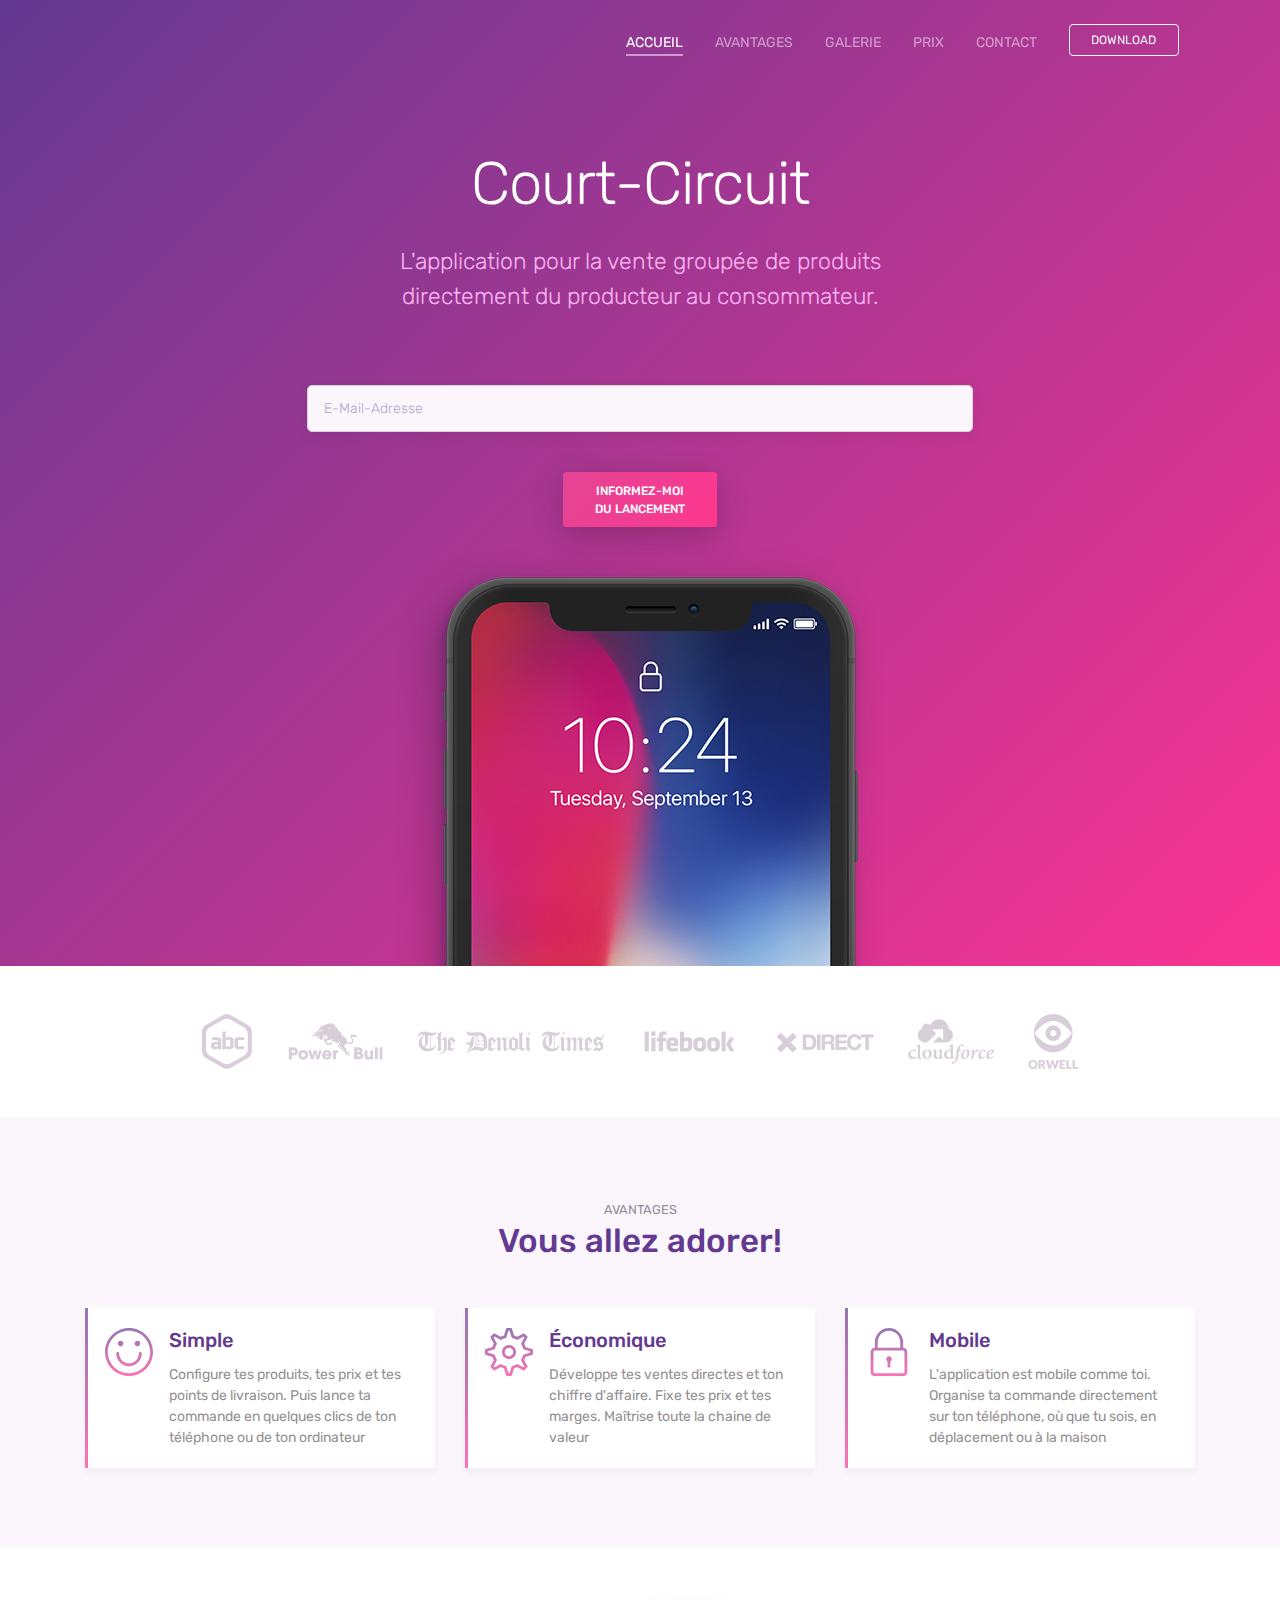
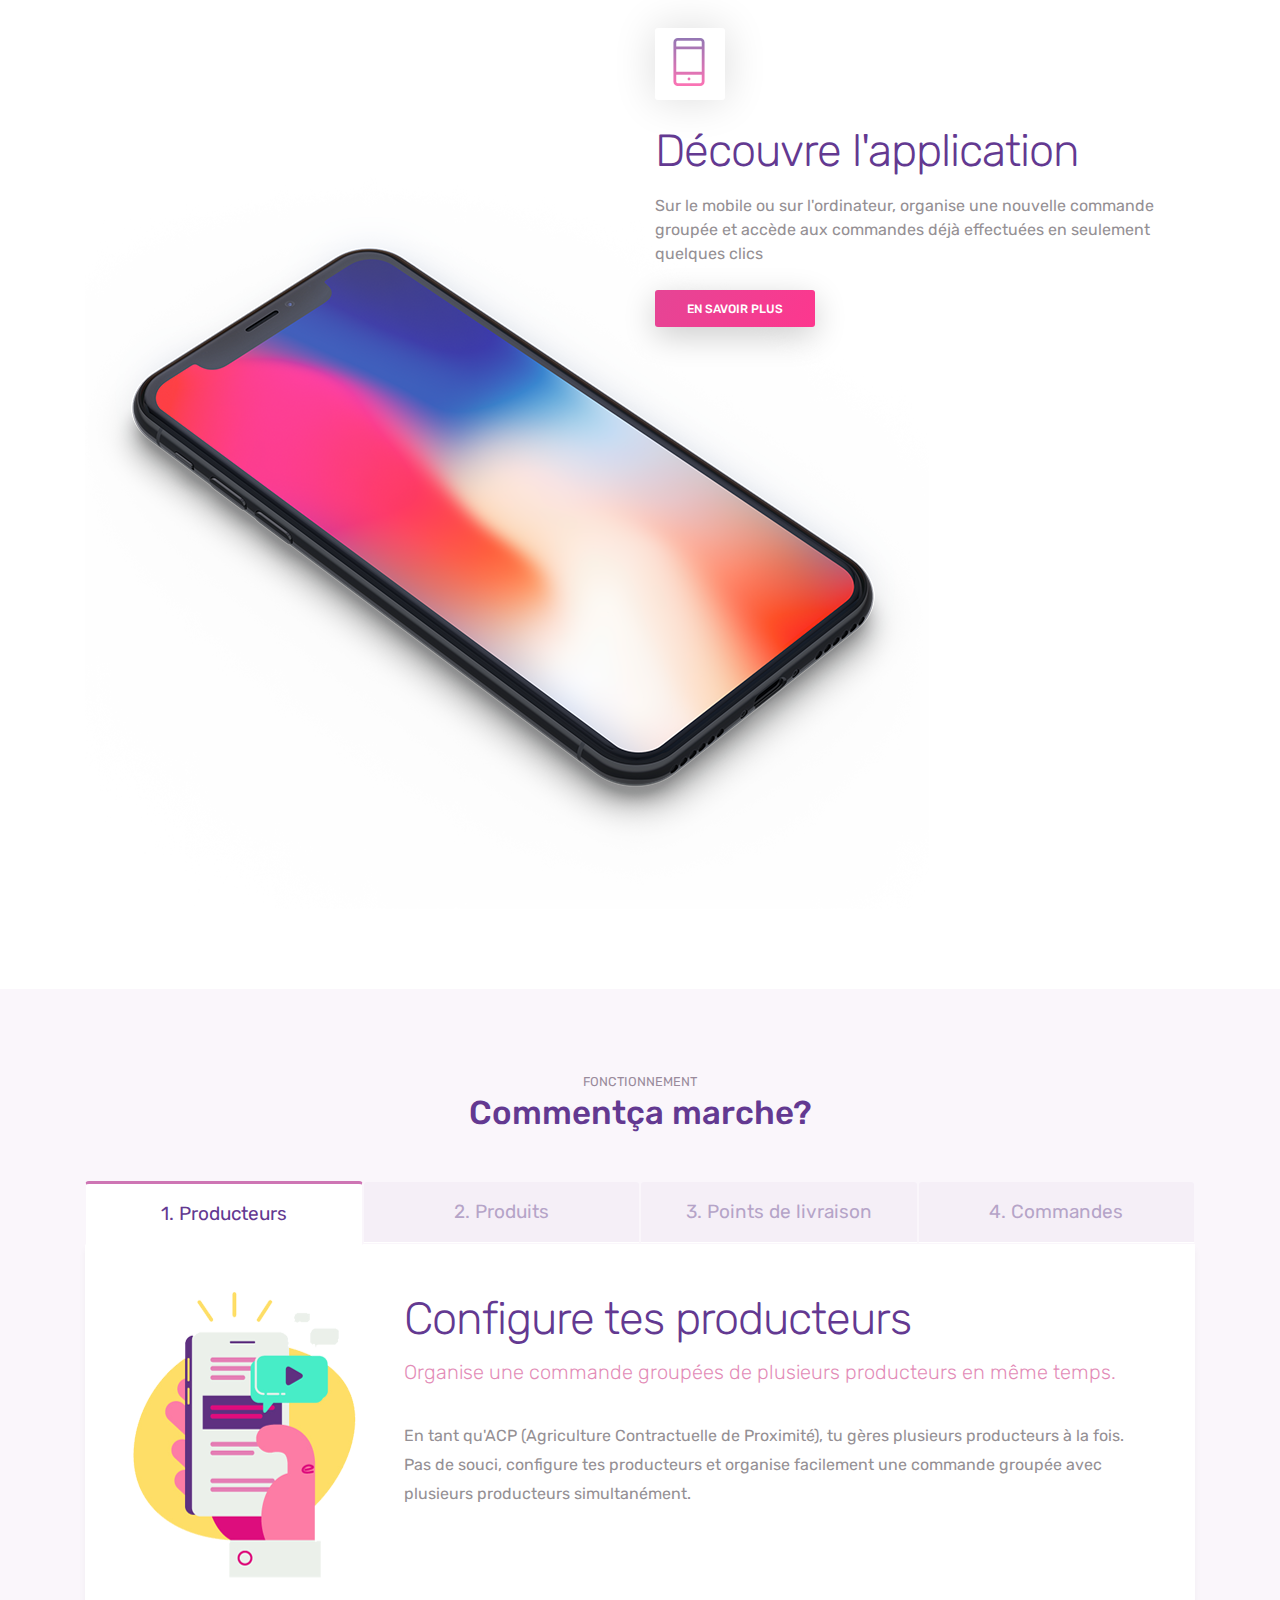
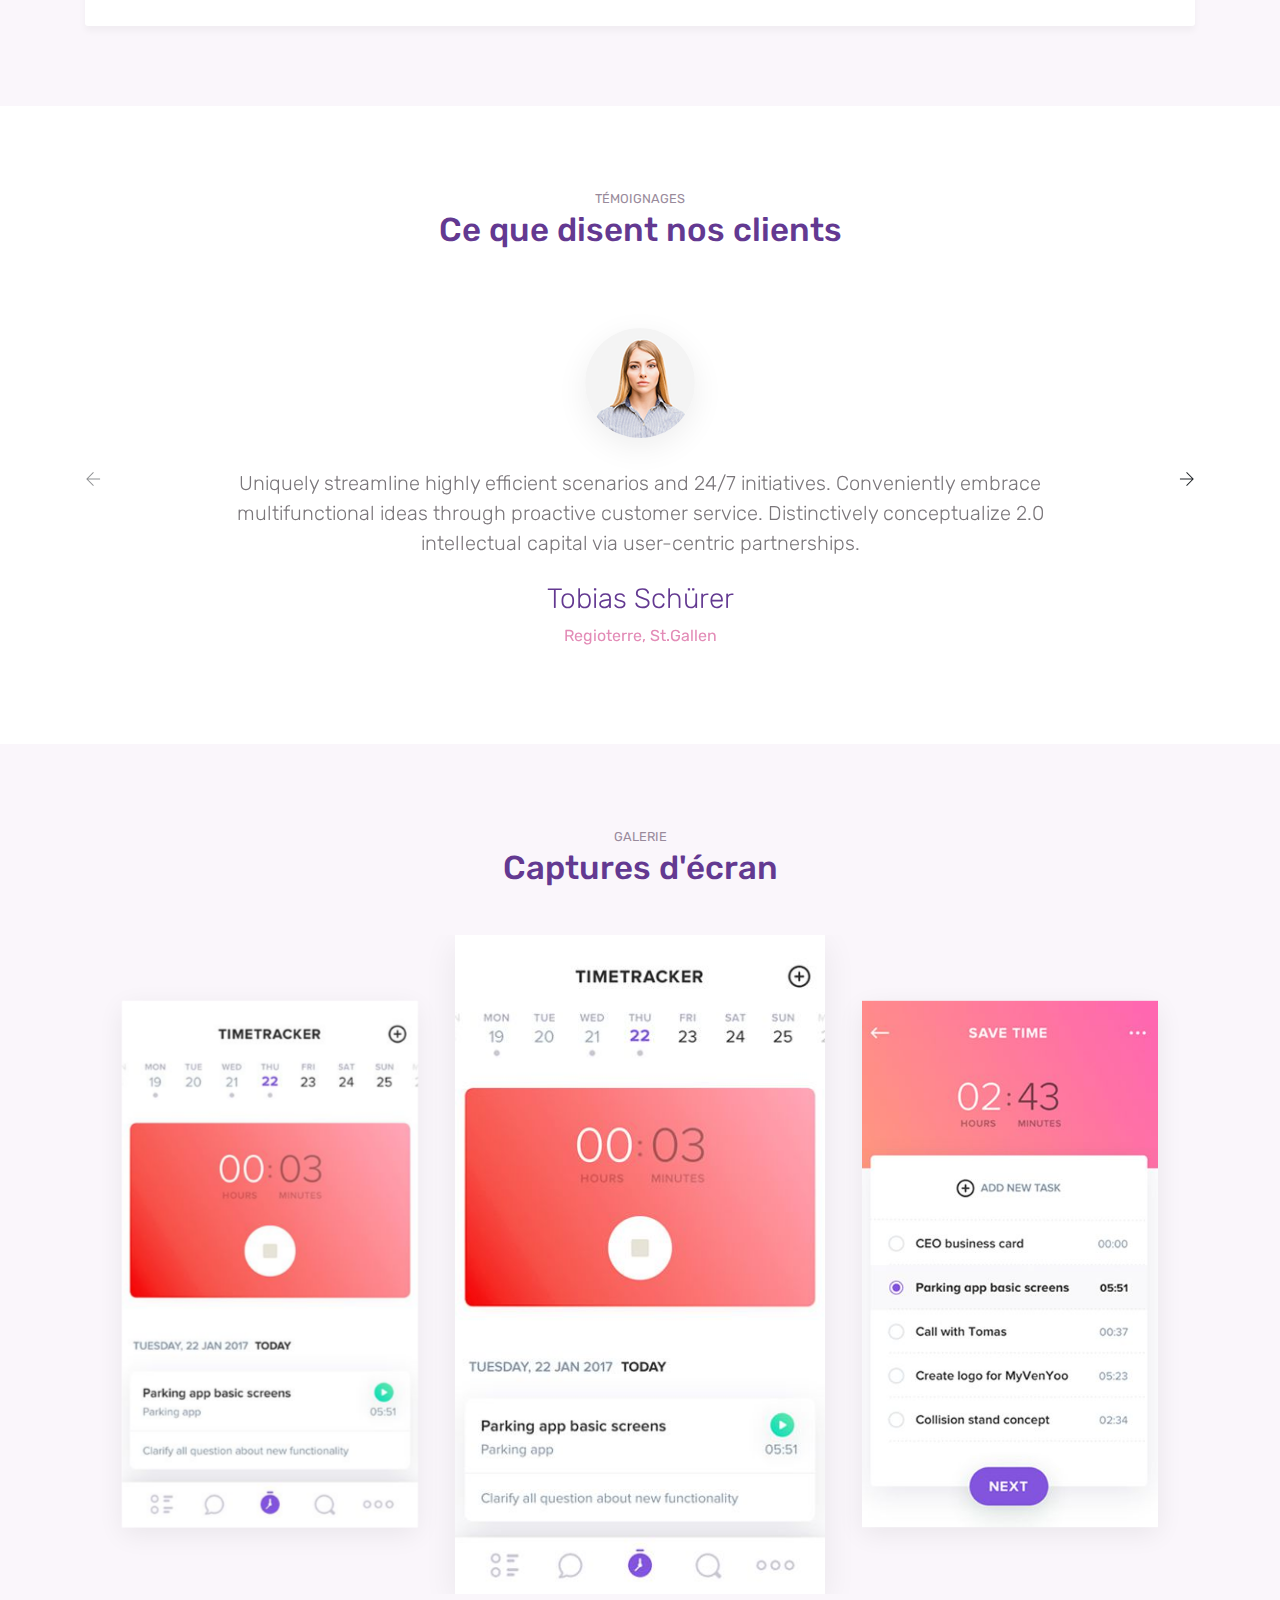
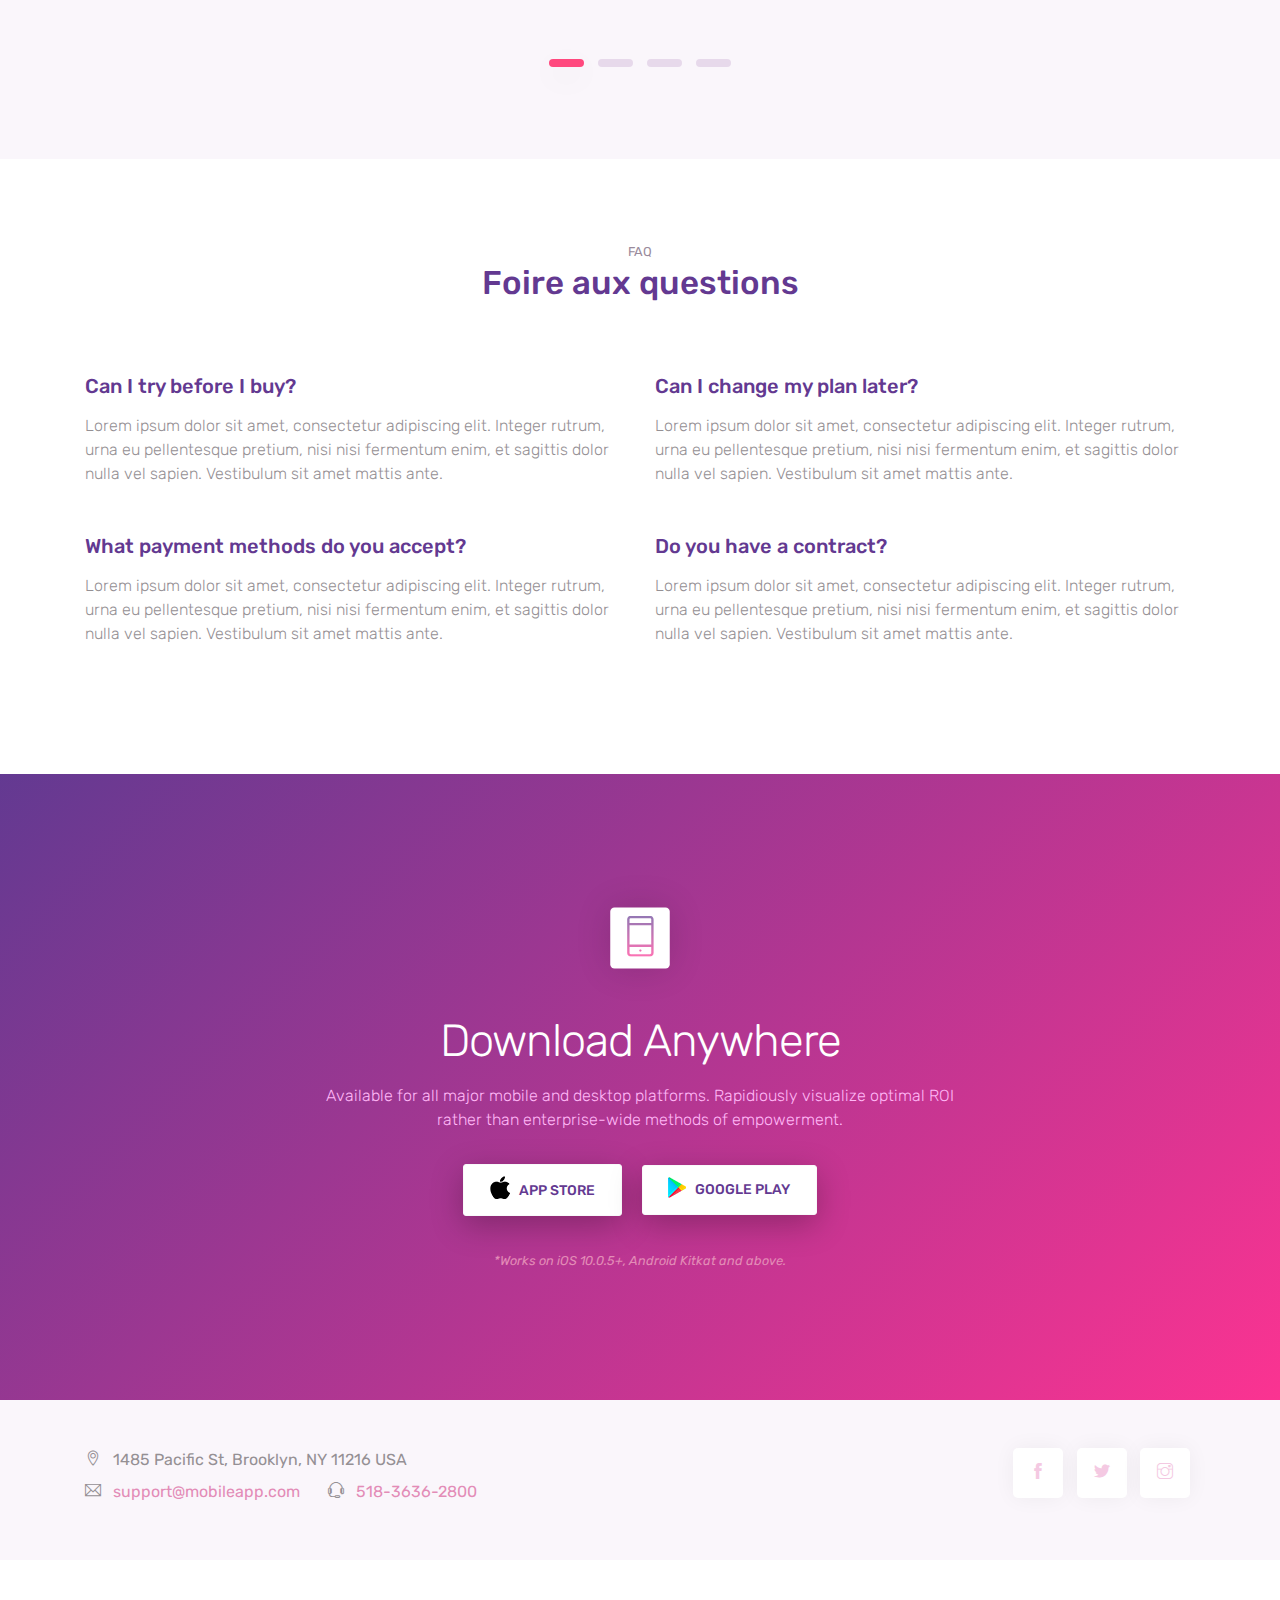
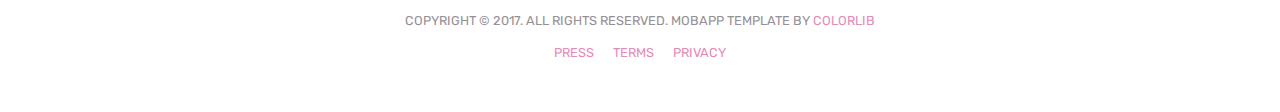
==== index.html @ f2a06dc2 "text" ====
<!doctype html>
<html lang="en">
<!--

Page    : index / MobApp
Version : 1.0
Author  : Colorlib
URI     : https://colorlib.com

 -->

<head>
    <title>Court-Circuit - Vente groupée directement du producteur au consommateur</title>
    <!-- Required meta tags -->
    <meta charset="utf-8">
    <meta name="viewport" content="width=device-width, initial-scale=1, shrink-to-fit=no">
    <meta name="description" content="Mobland - Mobile App Landing Page Template">
    <meta name="keywords" content="HTML5, bootstrap, mobile, app, landing, ios, android, responsive">

    <!-- Font -->
    <link rel="dns-prefetch" href="//fonts.googleapis.com">
    <link href="https://fonts.googleapis.com/css?family=Rubik:300,400,500" rel="stylesheet">

    <!-- Bootstrap CSS -->
    <link rel="stylesheet" href="css/bootstrap.min.css">
    <!-- Themify Icons -->
    <link rel="stylesheet" href="css/themify-icons.css">
    <!-- Owl carousel -->
    <link rel="stylesheet" href="css/owl.carousel.min.css">
    <!-- Main css -->
    <link href="css/style.css" rel="stylesheet">
</head>

<body data-spy="scroll" data-target="#navbar" data-offset="30">

    <!-- Nav Menu -->

    <div class="nav-menu fixed-top">
        <div class="container">
            <div class="row">
                <div class="col-md-12">
                    <nav class="navbar navbar-dark navbar-expand-lg">
                        <!--<a class="navbar-brand" href="index.html"><img src="images/logo.png" class="img-fluid" alt="logo"></a>--> 
			            <button class="navbar-toggler" type="button" data-toggle="collapse" data-target="#navbar" aria-controls="navbar" aria-expanded="false" aria-label="Toggle navigation"> <span class="navbar-toggler-icon"></span> </button>
                        <div class="collapse navbar-collapse" id="navbar">
                            <ul class="navbar-nav ml-auto">
                                <li class="nav-item"> <a class="nav-link active" href="#home">ACCUEIL <span class="sr-only">(current)</span></a> </li>
                                <li class="nav-item"> <a class="nav-link" href="#features">AVANTAGES</a> </li>
                                <li class="nav-item"> <a class="nav-link" href="#gallery">GALERIE</a> </li>
                                <li class="nav-item"> <a class="nav-link" href="#pricing">PRIX</a> </li>
                                <li class="nav-item"> <a class="nav-link" href="#contact">CONTACT</a> </li>
                                <li class="nav-item"><a href="#" class="btn btn-outline-light my-3 my-sm-0 ml-lg-3">Download</a></li>
                            </ul>
                        </div>
                    </nav>
                </div>
            </div>
        </div>
    </div>


    <header class="bg-gradient" id="home">
        <div class="container mt-5">
            <h1>Court-Circuit</h1>
            <p class="tagline">L'application pour la vente groupée de produits <br>directement du producteur au consommateur.</p>
            <br><br><br>
		
            <!--Mailchimp-->
            <div id="mc_embed_shell">
                <div id="mc_embed_signup">
                    <form action="https://github.us14.list-manage.com/subscribe/post?u=80aa8e9e63caaa41ae8eff6ea&amp;id=0b7084e832&amp;f_id=0003bbe0f0" method="post" id="mc-embedded-subscribe-form" name="mc-embedded-subscribe-form" class="validate" target="_blank">
                        <div id="mc_embed_signup_scroll">
                            <!--<div class="indicates-required"><span class="asterisk">*</span> Angaben erforderlich</div>-->
                            <div class="mc-field-group">
                                <!--<label for="mce-EMAIL">E-Mail-Adresse <span class="asterisk">*</span></label>-->
                                <input type="email" name="EMAIL" class="required email input-field" id="mce-EMAIL" required="" value="" placeholder="E-Mail-Adresse">
                            </div>
                            <div hidden=""><input type="hidden" name="tags" value="7343339"></div>
                            <div id="mce-responses" class="clear foot">
                                <div class="response" id="mce-error-response" style="display: none;"></div>
                                <div class="response" id="mce-success-response" style="display: none;"></div>
                            </div>
                            <div aria-hidden="true" style="position: absolute; left: -5000px;">
                                /* real people should not fill this in and expect good things - do not remove this or risk form bot signups */
                                <input type="text" name="b_80aa8e9e63caaa41ae8eff6ea_0b7084e832" tabindex="-1" value="">
                            </div>
                            
                            <br>
                            <div class="optionalParent">
                                <div class="clear foot">
                                    <button type="submit" name="subscribe" id="mc-embedded-subscribe" class="btn btn-primary">Informez-moi<br> du lancement</button>
                                </div>
                            </div>
                        </div>
                    </form>
                </div>

            </div>
	        <!--End Mailchimp-->
         
        </div>
        <div class="img-holder mt-3"><img src="images/iphonex.png" alt="phone" class="img-fluid"></div>
    </header>

    <div class="client-logos my-5">
        <div class="container text-center">
            <img src="images/client-logos.png" alt="client logos" class="img-fluid">
        </div>
    </div>

    <div class="section light-bg" id="features">

        <div class="container">

            <div class="section-title">
                <small>AVANTAGES</small>
                <h3>Vous allez adorer!</h3>
            </div>


            <div class="row">
                <div class="col-12 col-lg-4">
                    <div class="card features">
                        <div class="card-body">
                            <div class="media">
                                <span class="ti-face-smile gradient-fill ti-3x mr-3"></span>
                                <div class="media-body">
                                    <h4 class="card-title">Simple</h4>
                                    <p class="card-text">Configure tes produits, tes prix et tes points de livraison. Puis lance ta commande en quelques clics de ton téléphone ou de ton ordinateur </p>
                                </div>
                            </div>
                        </div>
                    </div>
                </div>
                <div class="col-12 col-lg-4">
                    <div class="card features">
                        <div class="card-body">
                            <div class="media">
                                <span class="ti-settings gradient-fill ti-3x mr-3"></span>
                                <div class="media-body">
                                    <h4 class="card-title">Économique</h4>
                                    <p class="card-text">Développe tes ventes directes et ton chiffre d'affaire. Fixe tes prix et tes marges. Maîtrise toute la chaine de valeur </p>
                                </div>
                            </div>
                        </div>
                    </div>
                </div>
                <div class="col-12 col-lg-4">
                    <div class="card features">
                        <div class="card-body">
                            <div class="media">
                                <span class="ti-lock gradient-fill ti-3x mr-3"></span>
                                <div class="media-body">
                                    <h4 class="card-title">Mobile</h4>
                                    <p class="card-text">L'application est mobile comme toi. Organise ta commande directement sur ton téléphone, où que tu sois, en déplacement ou à la maison </p>
                                </div>
                            </div>
                        </div>
                    </div>
                </div>
            </div>

        </div>

    </div>
    <!-- // end .section -->
    <div class="section">

        <div class="container">
            <div class="row">
                <div class="col-lg-6 offset-lg-6">
                    <div class="box-icon"><span class="ti-mobile gradient-fill ti-3x"></span></div>
                    <h2>Découvre l'application</h2>
                    <p class="mb-4">Sur le mobile ou sur l'ordinateur, organise une nouvelle commande groupée et accède aux commandes déjà effectuées en seulement quelques clics </p>
                    <a href="#communication" class="btn btn-primary">En savoir plus</a>
                </div>
            </div>
            <div class="perspective-phone">
                <img src="images/perspective.png" alt="perspective phone" class="img-fluid">
            </div>
        </div>

    </div>
    <!-- // end .section -->


    <div class="section light-bg">
        <div class="container">
            <div class="section-title">
                <small>FONCTIONNEMENT</small>
                <h3>Commentça marche?</h3>
            </div>

            <ul class="nav nav-tabs nav-justified" role="tablist">
                <li class="nav-item">
                    <a class="nav-link active" data-toggle="tab" href="#communication">1. Producteurs</a>
                </li>
                <li class="nav-item">
                    <a class="nav-link" data-toggle="tab" href="#schedule">2. Produits</a>
                </li>
                <li class="nav-item">
                    <a class="nav-link" data-toggle="tab" href="#messages">3. Points de livraison</a>
                </li>
                <li class="nav-item">
                    <a class="nav-link" data-toggle="tab" href="#livechat">4. Commandes</a>
                </li>
            </ul>
            <div class="tab-content">
                <div class="tab-pane fade show active" id="communication">
                    <div class="d-flex flex-column flex-lg-row">
                        <img src="images/graphic.png" alt="graphic" class="img-fluid rounded align-self-start mr-lg-5 mb-5 mb-lg-0">
                        <div>

                            <h2>Configure tes producteurs</h2>
                            <p class="lead">Organise une commande groupées de plusieurs producteurs en même temps. </p>
                            <p>En tant qu'ACP (Agriculture Contractuelle de Proximité), tu gères plusieurs producteurs à la fois. Pas de souci, configure tes producteurs et organise facilement une commande groupée avec plusieurs producteurs simultanément.
                            </p>
                            <p></p>
                        </div>
                    </div>
                </div>
                <div class="tab-pane fade" id="schedule">
                    <div class="d-flex flex-column flex-lg-row">
                        <div>
                            <h2>Configure tes produits</h2>
                            <p class="lead">Définis tes produits et tes prix par producteur dans ton catalogue produit. </p>
                            <p>Les produits disponible à l'achat pour les pochaines commandes groupées sont à définir dans ton catalogue produit. Il suffit de rentrer le produit une fois, il restera disponible pour toutes tes commandes groupées futures.
                            </p>
                            <p></p>
                        </div>
                        <img src="images/graphic.png" alt="graphic" class="img-fluid rounded align-self-start mr-lg-5 mb-5 mb-lg-0">
                    </div>
                </div>
                <div class="tab-pane fade" id="messages">
                    <div class="d-flex flex-column flex-lg-row">
                        <img src="images/graphic.png" alt="graphic" class="img-fluid rounded align-self-start mr-lg-5 mb-5 mb-lg-0">
                        <div>
                            <h2>Configure tes points de livraison</h2>
                            <p class="lead">Définis les endroits auxquels tu livres tes commandes. </p>
                            <p>En ville la densité de consommateurs est plus élevée. Prévois des points de livraison à différents endroits de la ville auxquels tes clients pourront récupérer leur commande à un horaire que tu auras définis.
                            </p>
                            <p></p>
                        </div>
                    </div>
                </div>
                <div class="tab-pane fade" id="livechat">
                    <div class="d-flex flex-column flex-lg-row">
                        <div>
                            <h2>Configure tes commandes groupées</h2>
                            <p class="lead">Il n'y a plus qu'à! </p>
                            <p>Choisis tes produits, tes lieux de livraison, la date limite pour placer les commandes et la date et l'horaire de livraison. Le système gémère automatiquement un formulaire de commande pour tes clients où ils pourront choisir quels produits ils veulent, en quelle quantité et le point de livraison.
                            </p>
                            <p>Dans l'application tu verras les commandes arriver au fur et à mesure. Une fois la date limite de commande passée, le formulaire est automatiquement fermé. Tu n'as plus qu'à préparer les prduits et les livrer!
                            </p>
                        </div>
                        <img src="images/graphic.png" alt="graphic" class="img-fluid rounded align-self-start mr-lg-5 mb-5 mb-lg-0">
                    </div>
                </div>
            </div>


        </div>
    </div>
    <!-- // end .section -->

    <!--
    <div class="section">

        <div class="container">
            <div class="row">
                <div class="col-md-6">
                    <img src="images/dualphone.png" alt="dual phone" class="img-fluid">
                </div>
                <div class="col-md-6 d-flex align-items-center">
                    <div>
                        <div class="box-icon"><span class="ti-rocket gradient-fill ti-3x"></span></div>
                        <h2>Launch your App</h2>
                        <p class="mb-4">Lorem ipsum dolor sit amet consectetur, adipisicing elit. Obcaecati vel exercitationem eveniet vero maxime ratione </p>
                        <a href="#" class="btn btn-primary">En savoir plus</a></div>
                </div>
            </div>

        </div>

    </div>-->
    <!-- // end .section -->

    <!--
    <div class="section light-bg">

        <div class="container">
            <div class="row">
                <div class="col-md-8 d-flex align-items-center">
                    <ul class="list-unstyled ui-steps">
                        <li class="media">
                            <div class="circle-icon mr-4">1</div>
                            <div class="media-body">
                                <h5>Create an Account</h5>
                                <p>Lorem ipsum dolor sit amet, consectetur adipiscing elit. Integer rutrum, urna eu pellentesque pretium obcaecati vel exercitationem </p>
                            </div>
                        </li>
                        <li class="media my-4">
                            <div class="circle-icon mr-4">2</div>
                            <div class="media-body">
                                <h5>Share with friends</h5>
                                <p>Lorem ipsum dolor sit amet, consectetur adipiscing elit. Integer rutrum, urna eu pellentesque pretium obcaecati vel exercitationem eveniet</p>
                            </div>
                        </li>
                        <li class="media">
                            <div class="circle-icon mr-4">3</div>
                            <div class="media-body">
                                <h5>Enjoy your life</h5>
                                <p>Lorem ipsum dolor sit amet, consectetur adipiscing elit. Integer rutrum, urna eu pellentesque pretium obcaecati vel exercitationem </p>
                            </div>
                        </li>
                    </ul>
                </div>
                <div class="col-md-4">
                    <img src="images/iphonex.png" alt="iphone" class="img-fluid">
                </div>

            </div>

        </div>

    </div>-->
    <!-- // end .section -->


    <div class="section">
        <div class="container">
            <div class="section-title">
                <small>TÉMOIGNAGES</small>
                <h3>Ce que disent nos clients</h3>
            </div>

            <div class="testimonials owl-carousel">
                <div class="testimonials-single">
                    <img src="images/client.png" alt="client" class="client-img">
                    <blockquote class="blockquote">Uniquely streamline highly efficient scenarios and 24/7 initiatives. Conveniently embrace multifunctional ideas through proactive customer service. Distinctively conceptualize 2.0 intellectual capital via user-centric partnerships.</blockquote>
                    <h5 class="mt-4 mb-2">Tobias Schürer</h5>
                    <p class="text-primary">Regioterre, St.Gallen</p>
                </div>
                <div class="testimonials-single">
                    <img src="images/client.png" alt="client" class="client-img">
                    <blockquote class="blockquote">Uniquely streamline highly efficient scenarios and 24/7 initiatives. Conveniently embrace multifunctional ideas through proactive customer service. Distinctively conceptualize 2.0 intellectual capital via user-centric partnerships.</blockquote>
                    <h5 class="mt-4 mb-2">Selma Fust</h5>
                    <p class="text-primary">Waldkirch</p>
                </div>
                <div class="testimonials-single">
                    <img src="images/client.png" alt="client" class="client-img">
                    <blockquote class="blockquote">Uniquely streamline highly efficient scenarios and 24/7 initiatives. Conveniently embrace multifunctional ideas through proactive customer service. Distinctively conceptualize 2.0 intellectual capital via user-centric partnerships.</blockquote>
                    <h5 class="mt-4 mb-2">Karin et Gregor Lehner</h5>
                    <p class="text-primary">Rorschacherberg</p>
                </div>
                <div class="testimonials-single"></div>
                    <img src="images/client.png" alt="client" class="client-img">
                    <blockquote class="blockquote">Uniquely streamline highly efficient scenarios and 24/7 initiatives. Conveniently embrace multifunctional ideas through proactive customer service. Distinctively conceptualize 2.0 intellectual capital via user-centric partnerships.</blockquote>
                    <h5 class="mt-4 mb-2">Xaver Ammann</h5>
                    <p class="text-primary">Ganterschwil</p>
                </div>
            </div>

        </div>

    </div>
    <!-- // end .section -->

    <!--Gallery-->
    <div class="section light-bg" id="gallery">
        <div class="container">
            <div class="section-title">
                <small>GALERIE</small>
                <h3>Captures d'écran</h3>
            </div>

            <div class="img-gallery owl-carousel owl-theme">
                <img src="images/screen1.jpg" alt="image">
                <img src="images/screen2.jpg" alt="image">
                <img src="images/screen3.jpg" alt="image">
                <img src="images/screen1.jpg" alt="image">
            </div>

        </div>

    </div>
    <!-- // end .section -->




    <!--Pricing-->
    <!--
    <div class="section" id="pricing">
        <div class="container">
            <div class="section-title">
                <small>PRICING</small>
                <h3>Upgrade to Pro</h3>
            </div>

            <div class="card-deck">
                <div class="card pricing">
                    <div class="card-head">
                        <small class="text-primary">PERSONAL</small>
                        <span class="price">$14<sub>/m</sub></span>
                    </div>
                    <ul class="list-group list-group-flush">
                        <div class="list-group-item">10 Projects</div>
                        <div class="list-group-item">5 GB Storage</div>
                        <div class="list-group-item">Basic Support</div>
                        <div class="list-group-item"><del>Collaboration</del></div>
                        <div class="list-group-item"><del>Reports and analytics</del></div>
                    </ul>
                    <div class="card-body">
                        <a href="#" class="btn btn-primary btn-lg btn-block">Choose this Plan</a>
                    </div>
                </div>
                <div class="card pricing popular">
                    <div class="card-head">
                        <small class="text-primary">FOR TEAMS</small>
                        <span class="price">$29<sub>/m</sub></span>
                    </div>
                    <ul class="list-group list-group-flush">
                        <div class="list-group-item">Unlimited Projects</div>
                        <div class="list-group-item">100 GB Storage</div>
                        <div class="list-group-item">Priority Support</div>
                        <div class="list-group-item">Collaboration</div>
                        <div class="list-group-item">Reports and analytics</div>
                    </ul>
                    <div class="card-body">
                        <a href="#" class="btn btn-primary btn-lg btn-block">Choose this Plan</a>
                    </div>
                </div>
                <div class="card pricing">
                    <div class="card-head">
                        <small class="text-primary">ENTERPRISE</small>
                        <span class="price">$249<sub>/m</sub></span>
                    </div>
                    <ul class="list-group list-group-flush">
                        <div class="list-group-item">Unlimited Projects</div>
                        <div class="list-group-item">Unlimited Storage</div>
                        <div class="list-group-item">Collaboration</div>
                        <div class="list-group-item">Reports and analytics</div>
                        <div class="list-group-item">Web hooks</div>
                    </ul>
                    <div class="card-body">
                        <a href="#" class="btn btn-primary btn-lg btn-block">Choose this Plan</a>
                    </div>
                </div>
            </div>
            // end .pricing


        </div>
        -->
    </div>
    <!-- // end .section -->


    <div class="section"> <!--<div class="section pt-0">-->
        <div class="container">
            <div class="section-title">
                <small>FAQ</small>
                <h3>Foire aux questions</h3>
            </div>

            <div class="row pt-4">
                <div class="col-md-6">
                    <h4 class="mb-3">Can I try before I buy?</h4>
                    <p class="light-font mb-5">Lorem ipsum dolor sit amet, consectetur adipiscing elit. Integer rutrum, urna eu pellentesque pretium, nisi nisi fermentum enim, et sagittis dolor nulla vel sapien. Vestibulum sit amet mattis ante. </p>
                    <h4 class="mb-3">What payment methods do you accept?</h4>
                    <p class="light-font mb-5">Lorem ipsum dolor sit amet, consectetur adipiscing elit. Integer rutrum, urna eu pellentesque pretium, nisi nisi fermentum enim, et sagittis dolor nulla vel sapien. Vestibulum sit amet mattis ante. </p>

                </div>
                <div class="col-md-6">
                    <h4 class="mb-3">Can I change my plan later?</h4>
                    <p class="light-font mb-5">Lorem ipsum dolor sit amet, consectetur adipiscing elit. Integer rutrum, urna eu pellentesque pretium, nisi nisi fermentum enim, et sagittis dolor nulla vel sapien. Vestibulum sit amet mattis ante. </p>
                    <h4 class="mb-3">Do you have a contract?</h4>
                    <p class="light-font mb-5">Lorem ipsum dolor sit amet, consectetur adipiscing elit. Integer rutrum, urna eu pellentesque pretium, nisi nisi fermentum enim, et sagittis dolor nulla vel sapien. Vestibulum sit amet mattis ante. </p>

                </div>
            </div>
        </div>

    </div>
    <!-- // end .section -->



    <div class="section bg-gradient">
        <div class="container">
            <div class="call-to-action">

                <div class="box-icon"><span class="ti-mobile gradient-fill ti-3x"></span></div>
                <h2>Download Anywhere</h2>
                <p class="tagline">Available for all major mobile and desktop platforms. Rapidiously visualize optimal ROI rather than enterprise-wide methods of empowerment. </p>
                <div class="my-4">

                    <a href="#" class="btn btn-light"><img src="images/appleicon.png" alt="icon"> App Store</a>
                    <a href="#" class="btn btn-light"><img src="images/playicon.png" alt="icon"> Google play</a>
                </div>
                <p class="text-primary"><small><i>*Works on iOS 10.0.5+, Android Kitkat and above. </i></small></p>
            </div>
        </div>

    </div>
    <!-- // end .section -->

    <div class="light-bg py-5" id="contact">
        <div class="container">
            <div class="row">
                <div class="col-lg-6 text-center text-lg-left">
                    <p class="mb-2"> <span class="ti-location-pin mr-2"></span> 1485 Pacific St, Brooklyn, NY 11216 USA</p>
                    <div class=" d-block d-sm-inline-block">
                        <p class="mb-2">
                            <span class="ti-email mr-2"></span> <a class="mr-4" href="mailto:support@mobileapp.com">support@mobileapp.com</a>
                        </p>
                    </div>
                    <div class="d-block d-sm-inline-block">
                        <p class="mb-0">
                            <span class="ti-headphone-alt mr-2"></span> <a href="tel:51836362800">518-3636-2800</a>
                        </p>
                    </div>

                </div>
                <div class="col-lg-6">
                    <div class="social-icons">
                        <a href="#"><span class="ti-facebook"></span></a>
                        <a href="#"><span class="ti-twitter-alt"></span></a>
                        <a href="#"><span class="ti-instagram"></span></a>
                    </div>
                </div>
            </div>

        </div>

    </div>
    <!-- // end .section -->

    <footer class="my-5 text-center">
        <!-- Copyright removal is not prohibited! -->
        <p class="mb-2"><small>COPYRIGHT © 2017. ALL RIGHTS RESERVED. MOBAPP TEMPLATE BY <a href="https://colorlib.com">COLORLIB</a></small></p>

        <small>
            <a href="#" class="m-2">PRESS</a>
            <a href="#" class="m-2">TERMS</a>
            <a href="#" class="m-2">PRIVACY</a>
        </small>
    </footer>

    <!-- jQuery and Bootstrap -->
    <script src="js/jquery-3.2.1.min.js"></script>
    <script src="js/bootstrap.bundle.min.js"></script>
    <!-- Plugins JS -->
    <script src="js/owl.carousel.min.js"></script>
    <!-- Custom JS -->
    <script src="js/script.js"></script>
    <!-- Mailchimp JS -->
    <script type="text/javascript" src="//s3.amazonaws.com/downloads.mailchimp.com/js/mc-validate.js"></script>
    <script src="js/script-mailchimp.js"></script>
    



</body>

</html>
---- css/themify-icons.css ----
@font-face {
    font-family: 'themify';
    src: url('../fonts/themify.eot?-fvbane');
    src: url('../fonts/themify.eot?#iefix-fvbane') format('embedded-opentype'), url('../fonts/themify.woff?-fvbane') format('woff'), url('../fonts/themify.ttf?-fvbane') format('truetype'), url('../fonts/themify.svg?-fvbane#themify') format('svg');
    font-weight: normal;
    font-style: normal;
}

[class^="ti-"],
[class*=" ti-"] {
    font-family: 'themify';
    speak: none;
    font-style: normal;
    font-weight: normal;
    font-variant: normal;
    text-transform: none;
    line-height: 1;
    /* Better Font Rendering =========== */
    -webkit-font-smoothing: antialiased;
    -moz-osx-font-smoothing: grayscale;
}

.ti-wand:before {
    content: "\e600";
}

.ti-volume:before {
    content: "\e601";
}

.ti-user:before {
    content: "\e602";
}

.ti-unlock:before {
    content: "\e603";
}

.ti-unlink:before {
    content: "\e604";
}

.ti-trash:before {
    content: "\e605";
}

.ti-thought:before {
    content: "\e606";
}

.ti-target:before {
    content: "\e607";
}

.ti-tag:before {
    content: "\e608";
}

.ti-tablet:before {
    content: "\e609";
}

.ti-star:before {
    content: "\e60a";
}

.ti-spray:before {
    content: "\e60b";
}

.ti-signal:before {
    content: "\e60c";
}

.ti-shopping-cart:before {
    content: "\e60d";
}

.ti-shopping-cart-full:before {
    content: "\e60e";
}

.ti-settings:before {
    content: "\e60f";
}

.ti-search:before {
    content: "\e610";
}

.ti-zoom-in:before {
    content: "\e611";
}

.ti-zoom-out:before {
    content: "\e612";
}

.ti-cut:before {
    content: "\e613";
}

.ti-ruler:before {
    content: "\e614";
}

.ti-ruler-pencil:before {
    content: "\e615";
}

.ti-ruler-alt:before {
    content: "\e616";
}

.ti-bookmark:before {
    content: "\e617";
}

.ti-bookmark-alt:before {
    content: "\e618";
}

.ti-reload:before {
    content: "\e619";
}

.ti-plus:before {
    content: "\e61a";
}

.ti-pin:before {
    content: "\e61b";
}

.ti-pencil:before {
    content: "\e61c";
}

.ti-pencil-alt:before {
    content: "\e61d";
}

.ti-paint-roller:before {
    content: "\e61e";
}

.ti-paint-bucket:before {
    content: "\e61f";
}

.ti-na:before {
    content: "\e620";
}

.ti-mobile:before {
    content: "\e621";
}

.ti-minus:before {
    content: "\e622";
}

.ti-medall:before {
    content: "\e623";
}

.ti-medall-alt:before {
    content: "\e624";
}

.ti-marker:before {
    content: "\e625";
}

.ti-marker-alt:before {
    content: "\e626";
}

.ti-arrow-up:before {
    content: "\e627";
}

.ti-arrow-right:before {
    content: "\e628";
}

.ti-arrow-left:before {
    content: "\e629";
}

.ti-arrow-down:before {
    content: "\e62a";
}

.ti-lock:before {
    content: "\e62b";
}

.ti-location-arrow:before {
    content: "\e62c";
}

.ti-link:before {
    content: "\e62d";
}

.ti-layout:before {
    content: "\e62e";
}

.ti-layers:before {
    content: "\e62f";
}

.ti-layers-alt:before {
    content: "\e630";
}

.ti-key:before {
    content: "\e631";
}

.ti-import:before {
    content: "\e632";
}

.ti-image:before {
    content: "\e633";
}

.ti-heart:before {
    content: "\e634";
}

.ti-heart-broken:before {
    content: "\e635";
}

.ti-hand-stop:before {
    content: "\e636";
}

.ti-hand-open:before {
    content: "\e637";
}

.ti-hand-drag:before {
    content: "\e638";
}

.ti-folder:before {
    content: "\e639";
}

.ti-flag:before {
    content: "\e63a";
}

.ti-flag-alt:before {
    content: "\e63b";
}

.ti-flag-alt-2:before {
    content: "\e63c";
}

.ti-eye:before {
    content: "\e63d";
}

.ti-export:before {
    content: "\e63e";
}

.ti-exchange-vertical:before {
    content: "\e63f";
}

.ti-desktop:before {
    content: "\e640";
}

.ti-cup:before {
    content: "\e641";
}

.ti-crown:before {
    content: "\e642";
}

.ti-comments:before {
    content: "\e643";
}

.ti-comment:before {
    content: "\e644";
}

.ti-comment-alt:before {
    content: "\e645";
}

.ti-close:before {
    content: "\e646";
}

.ti-clip:before {
    content: "\e647";
}

.ti-angle-up:before {
    content: "\e648";
}

.ti-angle-right:before {
    content: "\e649";
}

.ti-angle-left:before {
    content: "\e64a";
}

.ti-angle-down:before {
    content: "\e64b";
}

.ti-check:before {
    content: "\e64c";
}

.ti-check-box:before {
    content: "\e64d";
}

.ti-camera:before {
    content: "\e64e";
}

.ti-announcement:before {
    content: "\e64f";
}

.ti-brush:before {
    content: "\e650";
}

.ti-briefcase:before {
    content: "\e651";
}

.ti-bolt:before {
    content: "\e652";
}

.ti-bolt-alt:before {
    content: "\e653";
}

.ti-blackboard:before {
    content: "\e654";
}

.ti-bag:before {
    content: "\e655";
}

.ti-move:before {
    content: "\e656";
}

.ti-arrows-vertical:before {
    content: "\e657";
}

.ti-arrows-horizontal:before {
    content: "\e658";
}

.ti-fullscreen:before {
    content: "\e659";
}

.ti-arrow-top-right:before {
    content: "\e65a";
}

.ti-arrow-top-left:before {
    content: "\e65b";
}

.ti-arrow-circle-up:before {
    content: "\e65c";
}

.ti-arrow-circle-right:before {
    content: "\e65d";
}

.ti-arrow-circle-left:before {
    content: "\e65e";
}

.ti-arrow-circle-down:before {
    content: "\e65f";
}

.ti-angle-double-up:before {
    content: "\e660";
}

.ti-angle-double-right:before {
    content: "\e661";
}

.ti-angle-double-left:before {
    content: "\e662";
}

.ti-angle-double-down:before {
    content: "\e663";
}

.ti-zip:before {
    content: "\e664";
}

.ti-world:before {
    content: "\e665";
}

.ti-wheelchair:before {
    content: "\e666";
}

.ti-view-list:before {
    content: "\e667";
}

.ti-view-list-alt:before {
    content: "\e668";
}

.ti-view-grid:before {
    content: "\e669";
}

.ti-uppercase:before {
    content: "\e66a";
}

.ti-upload:before {
    content: "\e66b";
}

.ti-underline:before {
    content: "\e66c";
}

.ti-truck:before {
    content: "\e66d";
}

.ti-timer:before {
    content: "\e66e";
}

.ti-ticket:before {
    content: "\e66f";
}

.ti-thumb-up:before {
    content: "\e670";
}

.ti-thumb-down:before {
    content: "\e671";
}

.ti-text:before {
    content: "\e672";
}

.ti-stats-up:before {
    content: "\e673";
}

.ti-stats-down:before {
    content: "\e674";
}

.ti-split-v:before {
    content: "\e675";
}

.ti-split-h:before {
    content: "\e676";
}

.ti-smallcap:before {
    content: "\e677";
}

.ti-shine:before {
    content: "\e678";
}

.ti-shift-right:before {
    content: "\e679";
}

.ti-shift-left:before {
    content: "\e67a";
}

.ti-shield:before {
    content: "\e67b";
}

.ti-notepad:before {
    content: "\e67c";
}

.ti-server:before {
    content: "\e67d";
}

.ti-quote-right:before {
    content: "\e67e";
}

.ti-quote-left:before {
    content: "\e67f";
}

.ti-pulse:before {
    content: "\e680";
}

.ti-printer:before {
    content: "\e681";
}

.ti-power-off:before {
    content: "\e682";
}

.ti-plug:before {
    content: "\e683";
}

.ti-pie-chart:before {
    content: "\e684";
}

.ti-paragraph:before {
    content: "\e685";
}

.ti-panel:before {
    content: "\e686";
}

.ti-package:before {
    content: "\e687";
}

.ti-music:before {
    content: "\e688";
}

.ti-music-alt:before {
    content: "\e689";
}

.ti-mouse:before {
    content: "\e68a";
}

.ti-mouse-alt:before {
    content: "\e68b";
}

.ti-money:before {
    content: "\e68c";
}

.ti-microphone:before {
    content: "\e68d";
}

.ti-menu:before {
    content: "\e68e";
}

.ti-menu-alt:before {
    content: "\e68f";
}

.ti-map:before {
    content: "\e690";
}

.ti-map-alt:before {
    content: "\e691";
}

.ti-loop:before {
    content: "\e692";
}

.ti-location-pin:before {
    content: "\e693";
}

.ti-list:before {
    content: "\e694";
}

.ti-light-bulb:before {
    content: "\e695";
}

.ti-Italic:before {
    content: "\e696";
}

.ti-info:before {
    content: "\e697";
}

.ti-infinite:before {
    content: "\e698";
}

.ti-id-badge:before {
    content: "\e699";
}

.ti-hummer:before {
    content: "\e69a";
}

.ti-home:before {
    content: "\e69b";
}

.ti-help:before {
    content: "\e69c";
}

.ti-headphone:before {
    content: "\e69d";
}

.ti-harddrives:before {
    content: "\e69e";
}

.ti-harddrive:before {
    content: "\e69f";
}

.ti-gift:before {
    content: "\e6a0";
}

.ti-game:before {
    content: "\e6a1";
}

.ti-filter:before {
    content: "\e6a2";
}

.ti-files:before {
    content: "\e6a3";
}

.ti-file:before {
    content: "\e6a4";
}

.ti-eraser:before {
    content: "\e6a5";
}

.ti-envelope:before {
    content: "\e6a6";
}

.ti-download:before {
    content: "\e6a7";
}

.ti-direction:before {
    content: "\e6a8";
}

.ti-direction-alt:before {
    content: "\e6a9";
}

.ti-dashboard:before {
    content: "\e6aa";
}

.ti-control-stop:before {
    content: "\e6ab";
}

.ti-control-shuffle:before {
    content: "\e6ac";
}

.ti-control-play:before {
    content: "\e6ad";
}

.ti-control-pause:before {
    content: "\e6ae";
}

.ti-control-forward:before {
    content: "\e6af";
}

.ti-control-backward:before {
    content: "\e6b0";
}

.ti-cloud:before {
    content: "\e6b1";
}

.ti-cloud-up:before {
    content: "\e6b2";
}

.ti-cloud-down:before {
    content: "\e6b3";
}

.ti-clipboard:before {
    content: "\e6b4";
}

.ti-car:before {
    content: "\e6b5";
}

.ti-calendar:before {
    content: "\e6b6";
}

.ti-book:before {
    content: "\e6b7";
}

.ti-bell:before {
    content: "\e6b8";
}

.ti-basketball:before {
    content: "\e6b9";
}

.ti-bar-chart:before {
    content: "\e6ba";
}

.ti-bar-chart-alt:before {
    content: "\e6bb";
}

.ti-back-right:before {
    content: "\e6bc";
}

.ti-back-left:before {
    content: "\e6bd";
}

.ti-arrows-corner:before {
    content: "\e6be";
}

.ti-archive:before {
    content: "\e6bf";
}

.ti-anchor:before {
    content: "\e6c0";
}

.ti-align-right:before {
    content: "\e6c1";
}

.ti-align-left:before {
    content: "\e6c2";
}

.ti-align-justify:before {
    content: "\e6c3";
}

.ti-align-center:before {
    content: "\e6c4";
}

.ti-alert:before {
    content: "\e6c5";
}

.ti-alarm-clock:before {
    content: "\e6c6";
}

.ti-agenda:before {
    content: "\e6c7";
}

.ti-write:before {
    content: "\e6c8";
}

.ti-window:before {
    content: "\e6c9";
}

.ti-widgetized:before {
    content: "\e6ca";
}

.ti-widget:before {
    content: "\e6cb";
}

.ti-widget-alt:before {
    content: "\e6cc";
}

.ti-wallet:before {
    content: "\e6cd";
}

.ti-video-clapper:before {
    content: "\e6ce";
}

.ti-video-camera:before {
    content: "\e6cf";
}

.ti-vector:before {
    content: "\e6d0";
}

.ti-themify-logo:before {
    content: "\e6d1";
}

.ti-themify-favicon:before {
    content: "\e6d2";
}

.ti-themify-favicon-alt:before {
    content: "\e6d3";
}

.ti-support:before {
    content: "\e6d4";
}

.ti-stamp:before {
    content: "\e6d5";
}

.ti-split-v-alt:before {
    content: "\e6d6";
}

.ti-slice:before {
    content: "\e6d7";
}

.ti-shortcode:before {
    content: "\e6d8";
}

.ti-shift-right-alt:before {
    content: "\e6d9";
}

.ti-shift-left-alt:before {
    content: "\e6da";
}

.ti-ruler-alt-2:before {
    content: "\e6db";
}

.ti-receipt:before {
    content: "\e6dc";
}

.ti-pin2:before {
    content: "\e6dd";
}

.ti-pin-alt:before {
    content: "\e6de";
}

.ti-pencil-alt2:before {
    content: "\e6df";
}

.ti-palette:before {
    content: "\e6e0";
}

.ti-more:before {
    content: "\e6e1";
}

.ti-more-alt:before {
    content: "\e6e2";
}

.ti-microphone-alt:before {
    content: "\e6e3";
}

.ti-magnet:before {
    content: "\e6e4";
}

.ti-line-double:before {
    content: "\e6e5";
}

.ti-line-dotted:before {
    content: "\e6e6";
}

.ti-line-dashed:before {
    content: "\e6e7";
}

.ti-layout-width-full:before {
    content: "\e6e8";
}

.ti-layout-width-default:before {
    content: "\e6e9";
}

.ti-layout-width-default-alt:before {
    content: "\e6ea";
}

.ti-layout-tab:before {
    content: "\e6eb";
}

.ti-layout-tab-window:before {
    content: "\e6ec";
}

.ti-layout-tab-v:before {
    content: "\e6ed";
}

.ti-layout-tab-min:before {
    content: "\e6ee";
}

.ti-layout-slider:before {
    content: "\e6ef";
}

.ti-layout-slider-alt:before {
    content: "\e6f0";
}

.ti-layout-sidebar-right:before {
    content: "\e6f1";
}

.ti-layout-sidebar-none:before {
    content: "\e6f2";
}

.ti-layout-sidebar-left:before {
    content: "\e6f3";
}

.ti-layout-placeholder:before {
    content: "\e6f4";
}

.ti-layout-menu:before {
    content: "\e6f5";
}

.ti-layout-menu-v:before {
    content: "\e6f6";
}

.ti-layout-menu-separated:before {
    content: "\e6f7";
}

.ti-layout-menu-full:before {
    content: "\e6f8";
}

.ti-layout-media-right-alt:before {
    content: "\e6f9";
}

.ti-layout-media-right:before {
    content: "\e6fa";
}

.ti-layout-media-overlay:before {
    content: "\e6fb";
}

.ti-layout-media-overlay-alt:before {
    content: "\e6fc";
}

.ti-layout-media-overlay-alt-2:before {
    content: "\e6fd";
}

.ti-layout-media-left-alt:before {
    content: "\e6fe";
}

.ti-layout-media-left:before {
    content: "\e6ff";
}

.ti-layout-media-center-alt:before {
    content: "\e700";
}

.ti-layout-media-center:before {
    content: "\e701";
}

.ti-layout-list-thumb:before {
    content: "\e702";
}

.ti-layout-list-thumb-alt:before {
    content: "\e703";
}

.ti-layout-list-post:before {
    content: "\e704";
}

.ti-layout-list-large-image:before {
    content: "\e705";
}

.ti-layout-line-solid:before {
    content: "\e706";
}

.ti-layout-grid4:before {
    content: "\e707";
}

.ti-layout-grid3:before {
    content: "\e708";
}

.ti-layout-grid2:before {
    content: "\e709";
}

.ti-layout-grid2-thumb:before {
    content: "\e70a";
}

.ti-layout-cta-right:before {
    content: "\e70b";
}

.ti-layout-cta-left:before {
    content: "\e70c";
}

.ti-layout-cta-center:before {
    content: "\e70d";
}

.ti-layout-cta-btn-right:before {
    content: "\e70e";
}

.ti-layout-cta-btn-left:before {
    content: "\e70f";
}

.ti-layout-column4:before {
    content: "\e710";
}

.ti-layout-column3:before {
    content: "\e711";
}

.ti-layout-column2:before {
    content: "\e712";
}

.ti-layout-accordion-separated:before {
    content: "\e713";
}

.ti-layout-accordion-merged:before {
    content: "\e714";
}

.ti-layout-accordion-list:before {
    content: "\e715";
}

.ti-ink-pen:before {
    content: "\e716";
}

.ti-info-alt:before {
    content: "\e717";
}

.ti-help-alt:before {
    content: "\e718";
}

.ti-headphone-alt:before {
    content: "\e719";
}

.ti-hand-point-up:before {
    content: "\e71a";
}

.ti-hand-point-right:before {
    content: "\e71b";
}

.ti-hand-point-left:before {
    content: "\e71c";
}

.ti-hand-point-down:before {
    content: "\e71d";
}

.ti-gallery:before {
    content: "\e71e";
}

.ti-face-smile:before {
    content: "\e71f";
}

.ti-face-sad:before {
    content: "\e720";
}

.ti-credit-card:before {
    content: "\e721";
}

.ti-control-skip-forward:before {
    content: "\e722";
}

.ti-control-skip-backward:before {
    content: "\e723";
}

.ti-control-record:before {
    content: "\e724";
}

.ti-control-eject:before {
    content: "\e725";
}

.ti-comments-smiley:before {
    content: "\e726";
}

.ti-brush-alt:before {
    content: "\e727";
}

.ti-youtube:before {
    content: "\e728";
}

.ti-vimeo:before {
    content: "\e729";
}

.ti-twitter:before {
    content: "\e72a";
}

.ti-time:before {
    content: "\e72b";
}

.ti-tumblr:before {
    content: "\e72c";
}

.ti-skype:before {
    content: "\e72d";
}

.ti-share:before {
    content: "\e72e";
}

.ti-share-alt:before {
    content: "\e72f";
}

.ti-rocket:before {
    content: "\e730";
}

.ti-pinterest:before {
    content: "\e731";
}

.ti-new-window:before {
    content: "\e732";
}

.ti-microsoft:before {
    content: "\e733";
}

.ti-list-ol:before {
    content: "\e734";
}

.ti-linkedin:before {
    content: "\e735";
}

.ti-layout-sidebar-2:before {
    content: "\e736";
}

.ti-layout-grid4-alt:before {
    content: "\e737";
}

.ti-layout-grid3-alt:before {
    content: "\e738";
}

.ti-layout-grid2-alt:before {
    content: "\e739";
}

.ti-layout-column4-alt:before {
    content: "\e73a";
}

.ti-layout-column3-alt:before {
    content: "\e73b";
}

.ti-layout-column2-alt:before {
    content: "\e73c";
}

.ti-instagram:before {
    content: "\e73d";
}

.ti-google:before {
    content: "\e73e";
}

.ti-github:before {
    content: "\e73f";
}

.ti-flickr:before {
    content: "\e740";
}

.ti-facebook:before {
    content: "\e741";
}

.ti-dropbox:before {
    content: "\e742";
}

.ti-dribbble:before {
    content: "\e743";
}

.ti-apple:before {
    content: "\e744";
}

.ti-android:before {
    content: "\e745";
}

.ti-save:before {
    content: "\e746";
}

.ti-save-alt:before {
    content: "\e747";
}

.ti-yahoo:before {
    content: "\e748";
}

.ti-wordpress:before {
    content: "\e749";
}

.ti-vimeo-alt:before {
    content: "\e74a";
}

.ti-twitter-alt:before {
    content: "\e74b";
}

.ti-tumblr-alt:before {
    content: "\e74c";
}

.ti-trello:before {
    content: "\e74d";
}

.ti-stack-overflow:before {
    content: "\e74e";
}

.ti-soundcloud:before {
    content: "\e74f";
}

.ti-sharethis:before {
    content: "\e750";
}

.ti-sharethis-alt:before {
    content: "\e751";
}

.ti-reddit:before {
    content: "\e752";
}

.ti-pinterest-alt:before {
    content: "\e753";
}

.ti-microsoft-alt:before {
    content: "\e754";
}

.ti-linux:before {
    content: "\e755";
}

.ti-jsfiddle:before {
    content: "\e756";
}

.ti-joomla:before {
    content: "\e757";
}

.ti-html5:before {
    content: "\e758";
}

.ti-flickr-alt:before {
    content: "\e759";
}

.ti-email:before {
    content: "\e75a";
}

.ti-drupal:before {
    content: "\e75b";
}

.ti-dropbox-alt:before {
    content: "\e75c";
}

.ti-css3:before {
    content: "\e75d";
}

.ti-rss:before {
    content: "\e75e";
}

.ti-rss-alt:before {
    content: "\e75f";
}

.ti-lg {
    font-size: 1.33333333em;
    line-height: 0.75em;
    vertical-align: -15%;
}

.ti-2x {
    font-size: 2em;
}

.ti-3x {
    font-size: 3em;
}

.ti-4x {
    font-size: 4em;
}

.ti-5x {
    font-size: 5em;
}
---- css/style.css ----
@charset "UTF-8";

/*

Style   : MobApp CSS
Version : 1.0
Author  : Surjith S M
URI     : https://surjithctly.in/

Copyright © All rights Reserved 

*/


/*------------------------
[TABLE OF CONTENTS]
    
1. GLOBAL STYLES
2. NAVBAR
3. HERO
4. TABS
5. TESTIMONIALS
6. IMAGE GALLERY
7. PRICING
8. CALL TO ACTION
9. FOOTER

------------------------*/


/* GLOBAL
----------------------*/

body {
    font-family: 'Rubik', sans-serif;
    position: relative;
}

a {
    color: #e38cb7;
}

a:hover,
a:focus {
    color: #d6619c;
}

h1 {
    font-size: 60px;
    font-weight: 300;
    letter-spacing: -1px;
    margin-bottom: 1.5rem;
}

h2 {
    font-size: 45px;
    font-weight: 300;
    color: #633991;
    letter-spacing: -1px;
    margin-bottom: 1rem;
}

h3 {
    color: #633991;
    font-size: 33px;
    font-weight: 500;
}

h4 {
    font-size: 20px;
    font-weight: 500;
    color: #633991;
}

h5 {
    font-size: 28px;
    font-weight: 300;
    color: #633991;
    margin-bottom: 0.7rem;
}

p {
    color: #959094;
}

p.lead {
    color: #e38cb7;
    margin-bottom: 2rem;
}

.text-primary {
    color: #e38cb7 !important;
}

.light-font {
    font-weight: 300;
}

.btn {
    font-size: 12px;
    font-weight: 400;
    text-transform: uppercase;
    padding: 0.375rem 1.35rem;
    transition: all 0.3s ease;
    cursor: pointer !important;
}

.btn-outline-light:hover {
    color: #d6619c;
}

.btn-primary {
    border-radius: 3px;
    background-image: -moz-linear-gradient( 122deg, #e54595 0%, #fd378e 100%);
    background-image: -webkit-linear-gradient( 122deg, #e54595 0%, #fd378e 100%);
    background-image: -ms-linear-gradient( 122deg, #e54595 0%, #fd378e 100%);
    background-image: linear-gradient( 122deg, #e54595 0%, #fd378e 100%);
    box-shadow: 0px 9px 32px 0px rgba(0, 0, 0, 0.2);
    font-weight: 500;
    padding: 0.6rem 2rem;
    border: 0;
    cursor: pointer !important;
}

.btn-primary:hover,
.btn-primary:focus,
.btn-primary:active,
.btn-primary:not([disabled]):not(.disabled).active,
.btn-primary:not([disabled]):not(.disabled):active,
.show>.btn-primary.dropdown-toggle {
    background-image: linear-gradient( 122deg, #fd378e 0%, #e54595 100%);
    box-shadow: 0px 9px 32px 0px rgba(0, 0, 0, 0.3);
    color: #FFF;
    cursor: pointer !important;
}

.btn-light {
    border-radius: 3px;
    background: #FFF;
    box-shadow: 0px 9px 32px 0px rgba(0, 0, 0, 0.26);
    font-size: 14px;
    font-weight: 500;
    color: #633991;
    margin: 0.5rem;
    padding: 0.7rem 1.6rem;
    line-height: 1.8;
}

.btn-group-lg>.btn,
.btn-lg {
    padding: 0.8rem 1rem;
    font-size: 15px;
}

/* Classe réutilisable pour les champs de saisie */
.input-field {
    width: 60%;
    padding: 0.75rem 1rem;
    border: 1px solid #d9d3d8;
    border-radius: 5px;
    background-color: #faf6fb;
    color: #633991;
    font-family: 'Rubik', sans-serif;
    font-size: 14px;
    transition: all 0.3s ease;
    box-shadow: 0px 5px 15px rgba(0, 0, 0, 0.05);
    margin-bottom: 1rem;
}

.input-field:focus {
    border-color: #e38cb7;
    background-color: #fff;
    box-shadow: 0px 9px 32px rgba(0, 0, 0, 0.1);
    outline: none;
}

.input-field::placeholder {
    color: #b5a4c8;
    font-weight: 300;
}

.input-field:hover {
    border-color: #e38cb7;
    background-color: #fff;
}

.light-bg {
    background-color: #faf6fb;
}

.section {
    padding: 80px 0;
}

.section-title {
    text-align: center;
    margin-bottom: 3rem;
}

.section-title small {
    color: #998a9b;
}

/* Style Mailchimp messages*/
/* Style for the success message */
#mce-success-response {
    background-color: #d4edda !important; /* Light green background */
    color: #155724 !important; /* Dark green text color */
    border: 1px solid #c3e6cb !important; /* Green border */
    padding: 15px !important;
    margin: 10px 0 !important;
    border-radius: 5px !important;
    font-family: 'Helvetica, Arial, sans-serif' !important;
    font-size: 14px !important;
    text-align: center !important;
}

/* Style for the error message */
#mce-error-response {
    background-color: #f8d7da !important; /* Light red background */
    color: #721c24 !important; /* Dark red text color */
    border: 1px solid #f5c6cb !important; /* Red border */
    padding: 15px !important;
    margin: 10px 0 !important;
    border-radius: 5px !important;
    font-family: 'Helvetica, Arial, sans-serif' !important;
    font-size: 14px !important;
    text-align: center !important;
}

/* Additional customization if needed */
.response {
    max-width: 60% !important; /* Limit the width to match form */
    margin: 0 auto !important; /* Center the messages */
}


@media (max-width:767px) {
    h1 {
        font-size: 40px;
    }
    h2 {
        font-size: 30px;
    }
}


/* NAVBAR
----------------------*/

.nav-menu {
    padding: 1rem 0;
    transition: all 0.3s ease;
}

.nav-menu.is-scrolling,
.nav-menu.menu-is-open {
    background-color: rgb(74, 13, 143);
    background: -moz-linear-gradient(135deg, rgb(74, 13, 143) 0%, rgb(250, 42, 143) 100%);
    background: -webkit-linear-gradient(135deg, rgb(74, 13, 143) 0%, rgb(250, 42, 143) 100%);
    background: linear-gradient(135deg, rgb(74, 13, 143) 0%, rgb(250, 42, 143) 100%);
    -webkit-box-shadow: 0px 5px 23px 0px rgba(0, 0, 0, 0.1);
    -moz-box-shadow: 0px 5px 23px 0px rgba(0, 0, 0, 0.1);
    box-shadow: 0px 5px 23px 0px rgba(0, 0, 0, 0.1);
}

.nav-menu.is-scrolling {
    padding: 0;
}

.navbar-nav .nav-link {
    position: relative;
}

@media (min-width: 992px) {
    .navbar-expand-lg .navbar-nav .nav-link {
        padding-right: 1rem;
        padding-left: 1rem;
        font-size: 14px;
    }
    .navbar-nav>.nav-item>.nav-link.active:after {
        content: "";
        border-bottom: 2px solid #cd99d4;
        left: 1rem;
        right: 1rem;
        bottom: 5px;
        height: 1px;
        position: absolute;
    }
}

@media (max-width:991px) {
    .navbar-nav.is-scrolling {
        padding-bottom: 1rem;
    }
    .navbar-nav .nav-item {
        text-align: center;
    }
}


/* HERO
----------------------*/

header {
    padding: 100px 0 0;
    text-align: center;
    color: #FFF;
}

.bg-gradient {
    background-image: -moz-linear-gradient( 135deg, rgba(60, 8, 118, 0.8) 0%, rgba(250, 0, 118, 0.8) 100%);
    background-image: -webkit-linear-gradient( 135deg, rgba(60, 8, 118, 0.8) 0%, rgba(250, 0, 118, 0.8) 100%);
    background-image: -ms-linear-gradient( 135deg, rgba(60, 8, 118, 0.8) 0%, rgba(250, 0, 118, 0.8) 100%);
    background-image: linear-gradient( 135deg, rgba(60, 8, 118, 0.8) 0%, rgba(250, 0, 118, 0.8) 100%);
}

.tagline {
    font-size: 23px;
    font-weight: 300;
    color: #ffb8f6;
    max-width: 800px;
    margin: 0 auto;
}

.img-holder {
    height: 0;
    padding-bottom: 33%;
    overflow: hidden;
}

@media (max-width:1200px) {
    .img-holder {
        padding-bottom: 50%;
    }
}

@media (max-width:767px) {
    .tagline {
        font-size: 17px;
    }
    .img-holder {
        padding-bottom: 100%;
    }
}


/* FEATURES
----------------------*/

.gradient-fill:before {
    color: #fc73b4;
    background: -moz-linear-gradient(top, #9477b4 0%, #fc73b4 100%);
    background: -webkit-linear-gradient(top, #9477b4 0%, #fc73b4 100%);
    background: linear-gradient(to bottom, #9477b4 0%, #fc73b4 100%);
    -webkit-background-clip: text;
    background-clip: text;
    -webkit-text-fill-color: transparent;
}

.card.features {
    border: 0;
    border-radius: 3px;
    box-shadow: 0px 5px 7px 0px rgba(0, 0, 0, 0.04);
    transition: all 0.3s ease;
}

@media (max-width:991px) {
    .card.features {
        margin-bottom: 2rem;
    }
    [class^="col-"]:last-child .card.features {
        margin-bottom: 0;
    }
}

.card.features:before {
    content: "";
    position: absolute;
    width: 3px;
    color: #fc73b4;
    background: -moz-linear-gradient(top, #9477b4 0%, #fc73b4 100%);
    background: -webkit-linear-gradient(top, #9477b4 0%, #fc73b4 100%);
    background: linear-gradient(to bottom, #9477b4 0%, #fc73b4 100%);
    top: 0;
    bottom: 0;
    left: 0;
}

.card-text {
    font-size: 14px;
}

.card.features:hover {
    transform: translateY(-3px);
    -moz-box-shadow: 0px 5px 30px 0px rgba(0, 0, 0, 0.08);
    -webkit-box-shadow: 0px 5px 30px 0px rgba(0, 0, 0, 0.08);
    box-shadow: 0px 5px 30px 0px rgba(0, 0, 0, 0.08);
}

.box-icon {
    box-shadow: 0px 0px 43px 0px rgba(0, 0, 0, 0.14);
    padding: 10px;
    width: 70px;
    border-radius: 3px;
    margin-bottom: 1.5rem;
    background-color: #FFF;
}

.circle-icon {
    box-shadow: 0px 9px 32px 0px rgba(0, 0, 0, 0.07);
    padding: 10px;
    width: 100px;
    height: 100px;
    border-radius: 50%;
    margin-bottom: 1.5rem;
    background-color: #FFF;
    color: #f5378e;
    font-size: 48px;
    text-align: center;
    line-height: 80px;
    font-weight: 300;
    transition: all 0.3s ease;
}

@media (max-width:992px) {
    .circle-icon {
        width: 70px;
        height: 70px;
        font-size: 28px;
        line-height: 50px;
    }
}

.ui-steps li:hover .circle-icon {
    background-image: -moz-linear-gradient( 122deg, #e6388e 0%, #fb378e 100%);
    background-image: -webkit-linear-gradient( 122deg, #e6388e 0%, #fb378e 100%);
    background-image: -ms-linear-gradient( 122deg, #e6388e 0%, #fb378e 100%);
    background-image: linear-gradient( 122deg, #e6388e 0%, #fb378e 100%);
    box-shadow: 0px 9px 32px 0px rgba(0, 0, 0, 0.09);
    color: #FFF;
}

.ui-steps li {
    padding: 15px 0;
}

.ui-steps li:not(:last-child) {
    border-bottom: 1px solid #f8e3f0;
}

.perspective-phone {
    position: relative;
    z-index: -1;
}

@media (min-width:992px) {
    .perspective-phone {
        margin-top: -150px;
    }
}


/*  TABS
----------------------*/

.tab-content {
    border-bottom-right-radius: 3px;
    border-bottom-left-radius: 3px;
    background-color: #FFF;
    box-shadow: 0px 5px 7px 0px rgba(0, 0, 0, 0.04);
    padding: 3rem;
}

@media (max-width:992px) {
    .tab-content {
        padding: 1.5rem;
    }
}

.tab-content p {
    line-height: 1.8;
}

.tab-content h2 {
    margin-bottom: 0.5rem;
}

.nav-tabs {
    border-bottom: 0;
}

.nav-tabs .nav-item .nav-link,
.nav-tabs .nav-link:focus,
.nav-tabs .nav-link:hover {
    padding: 1rem 1rem;
    border-color: #faf6fb #faf6fb #FFF;
    font-size: 19px;
    color: #b5a4c8;
    background: #f5eff7;
}

.nav-tabs .nav-link.active {
    background: #FFF;
    border-top-width: 3px;
    border-color: #ce75b4 #faf6fb #FFF;
    color: #633991;
}


/*  TESTIMONIALS
----------------------*/

.owl-carousel .owl-item img.client-img {
    width: 110px;
    margin: 30px auto;
    border-radius: 50%;
    box-shadow: 0px 9px 32px 0px rgba(0, 0, 0, 0.07);
}

.testimonials-single {
    text-align: center;
    max-width: 80%;
    margin: 0 auto;
}

.blockquote {
    color: #7a767a;
    font-weight: 300;
}

.owl-next.disabled,
.owl-prev.disabled {
    opacity: 0.5;
}

.owl-prev,
.owl-next {
    position: absolute;
    top: 50%;
    transform: translateY(-50%);
}

.owl-prev {
    left: 0;
}

.owl-next {
    right: 0;
}

.owl-theme .owl-nav.disabled+.owl-dots {
    margin-top: 60px;
}

.owl-theme .owl-dots .owl-dot span {
    background: #e7d9eb;
    width: 35px;
    height: 8px;
    border-radius: 10px;
    transition: all 0.3s ease-in;
}

.owl-theme .owl-dots .owl-dot:hover span {
    background: #ff487e;
}

.owl-theme .owl-dots .owl-dot.active span {
    background: #ff487e;
    box-shadow: 0px 9px 32px 0px rgba(0, 0, 0, 0.07);
}


/*  IMAGE GALLERY
----------------------*/

.img-gallery .owl-item {
    box-shadow: 0px 9px 32px 0px rgba(0, 0, 0, 0.07);
    transform: scale(0.8);
    transition: all 0.3s ease-in;
}

.img-gallery .owl-item.center {
    transform: scale(1);
}


/*  PRICING
----------------------*/

@media (max-width:992px) {
    .card-deck {
        -ms-flex-direction: column;
        flex-direction: column;
    }
    .card-deck .card {
        margin-bottom: 15px;
    }
}

.card.pricing {
    border: 1px solid #f1eef1;
}

.card.pricing.popular {
    border-top-width: 3px;
    border-color: #ce75b4 #faf6fb #FFF;
    box-shadow: 0px 12px 59px 0px rgba(36, 7, 31, 0.11);
    color: #633991;
}

.card.pricing .card-head {
    text-align: center;
    padding: 40px 0 20px;
}

.card.pricing .card-head .price {
    display: block;
    font-size: 45px;
    font-weight: 300;
    color: #633991;
}

.card.pricing .card-head .price sub {
    bottom: 0;
    font-size: 55%;
}

.card.pricing .list-group-item {
    border: 0;
    text-align: center;
    color: #959094;
    padding: 1.05rem 1.25rem;
}

.card.pricing .list-group-item del {
    color: #d9d3d8;
}

.card.pricing .card-body {
    padding: 1.75rem;
}


/*  CALL TO ACTION
----------------------*/

.call-to-action {
    text-align: center;
    color: #FFF;
    margin: 3rem 0;
}

.call-to-action .box-icon {
    margin-left: auto;
    margin-right: auto;
    border-radius: 5px;
    transform: scale(0.85);
    margin-bottom: 2.5rem;
}

.call-to-action h2 {
    color: #FFF;
}

.call-to-action .tagline {
    font-size: 16px;
    font-weight: 300;
    color: #ffb8f6;
    max-width: 650px;
    margin: 0 auto;
}

.btn-light img {
    margin-right: 0.4rem;
    vertical-align: text-bottom;
}


/*  FOOTER
----------------------*/

.social-icons {
    text-align: right;
}

.social-icons a {
    background-color: #FFF;
    box-shadow: 0px 0px 21px 0px rgba(0, 0, 0, 0.05);
    width: 50px;
    height: 50px;
    display: inline-block;
    text-align: center;
    line-height: 50px;
    margin: 0 0.3rem;
    border-radius: 5px;
    color: #f4c9e2;
    transition: all 0.3s ease;
}

.social-icons a:hover {
    text-decoration: none;
    color: #e38cb7;
}

@media (max-width:991px) {
    .social-icons {
        text-align: center;
        margin-top: 2rem;
    }
}
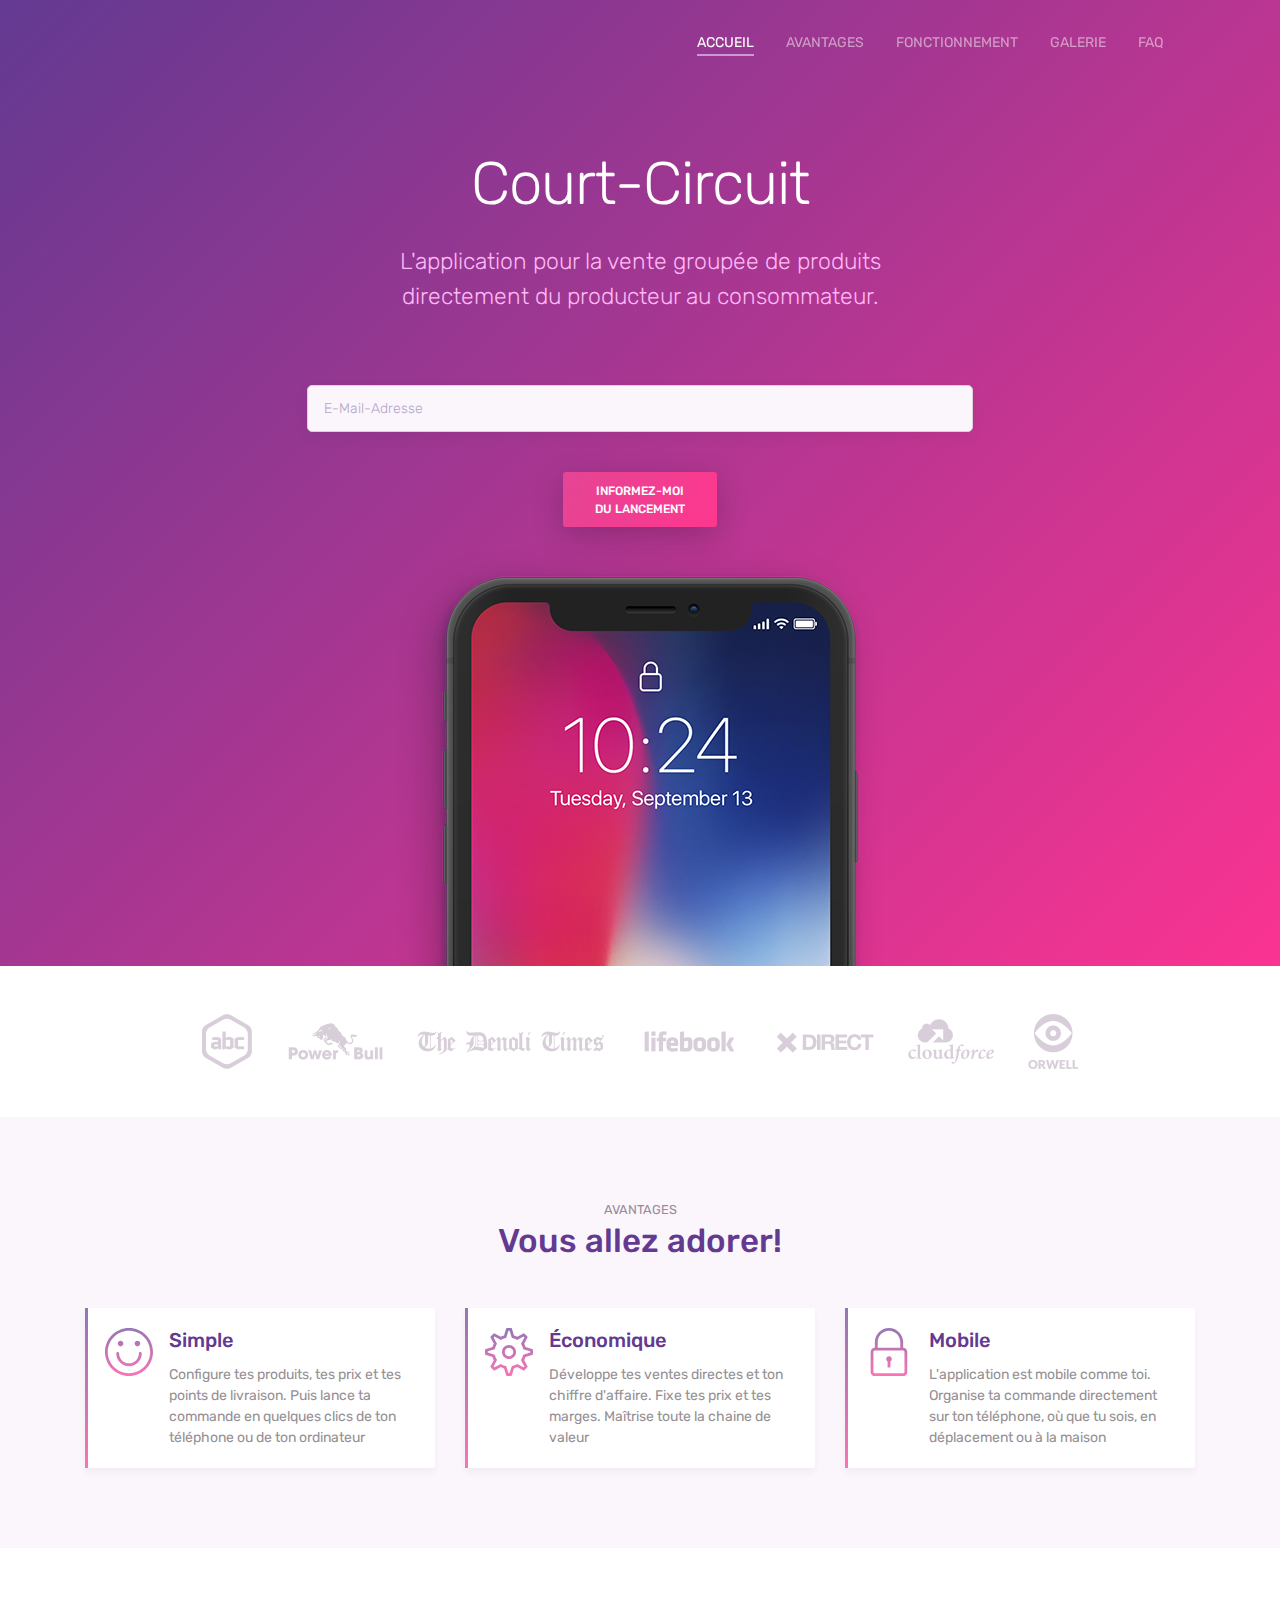
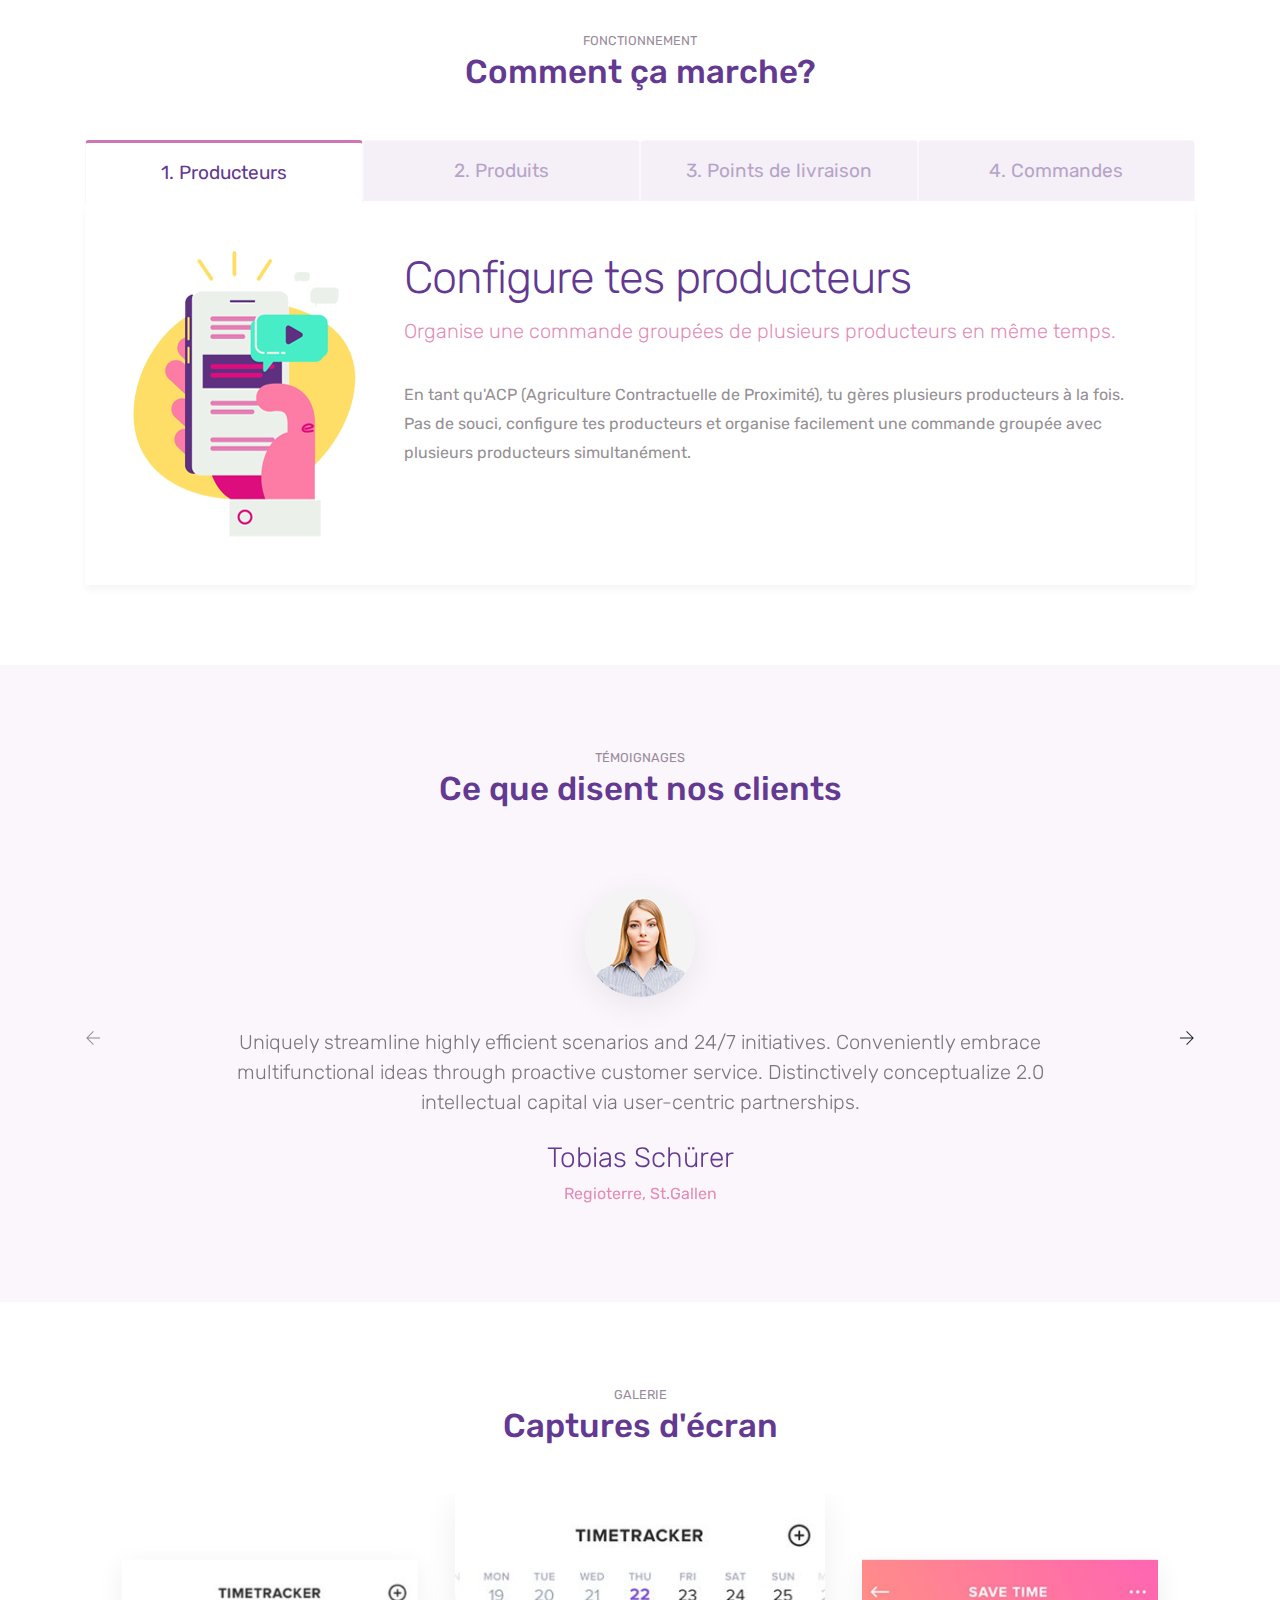
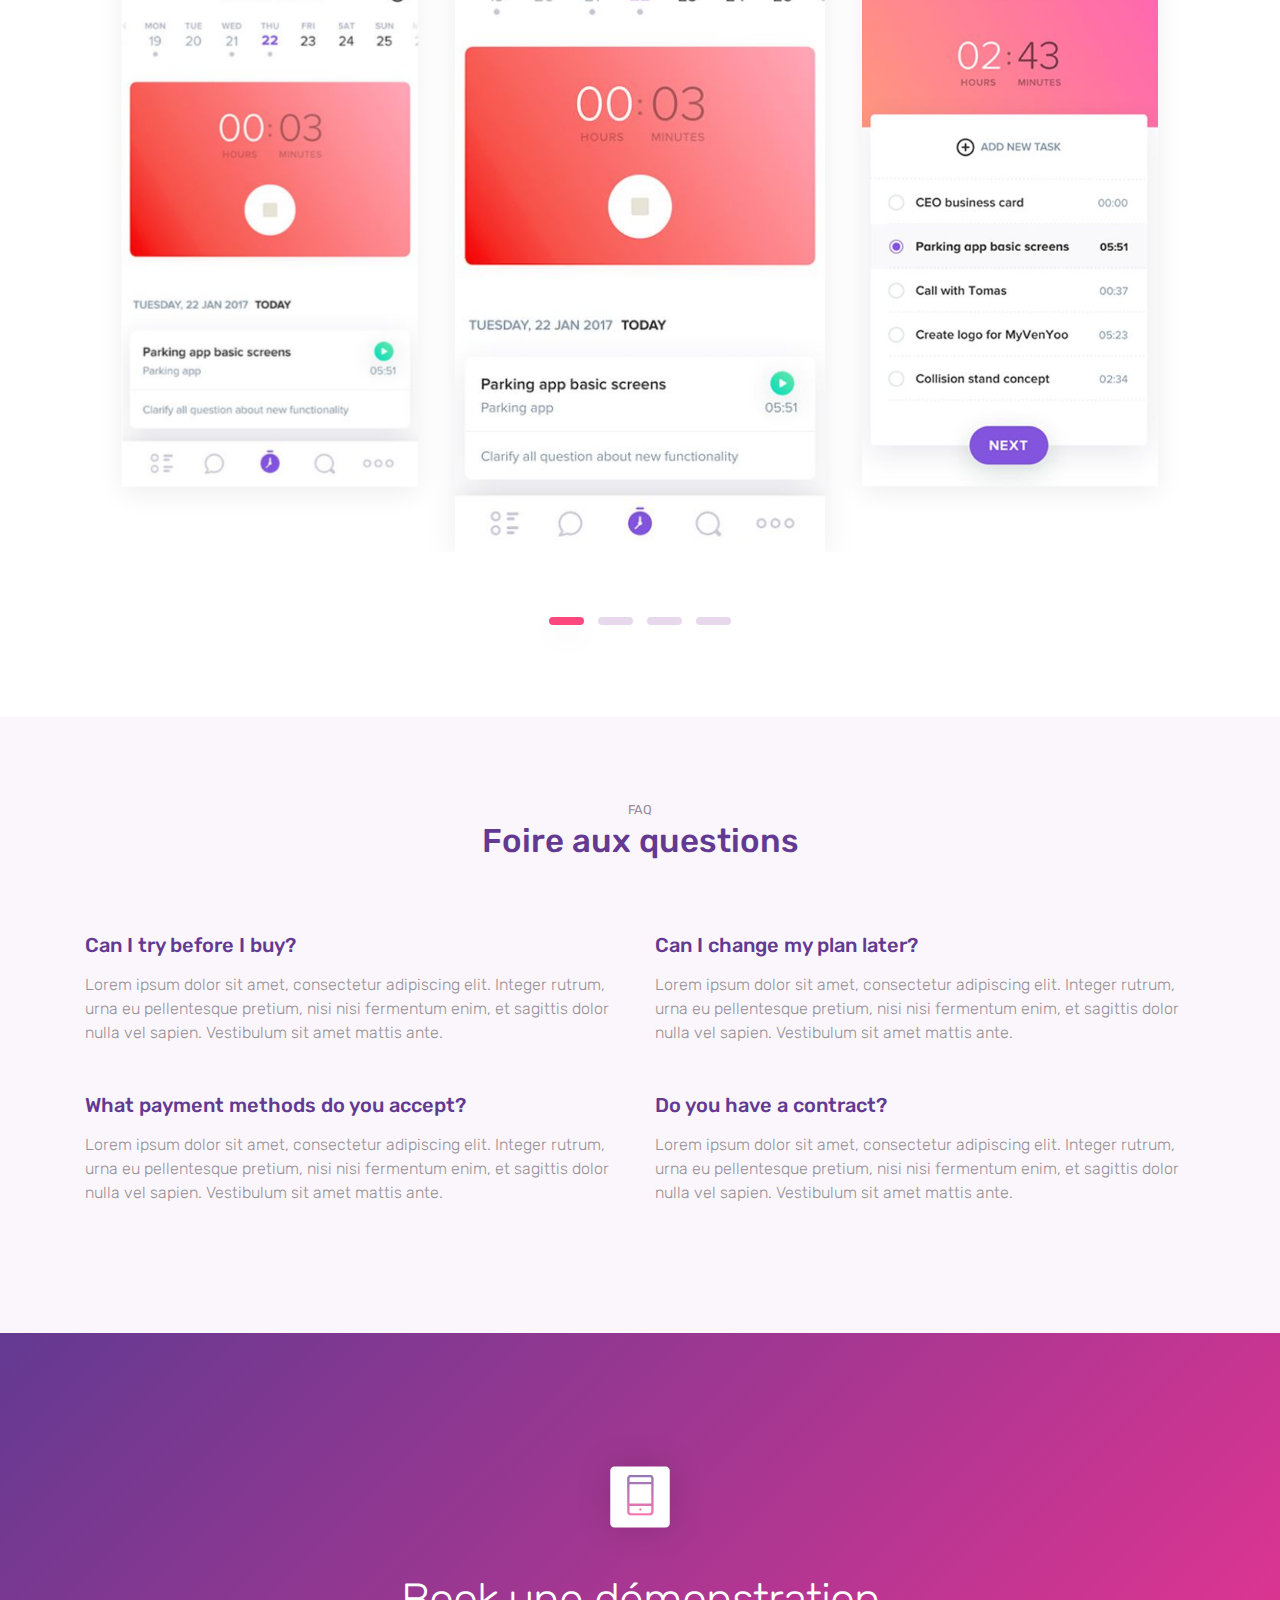
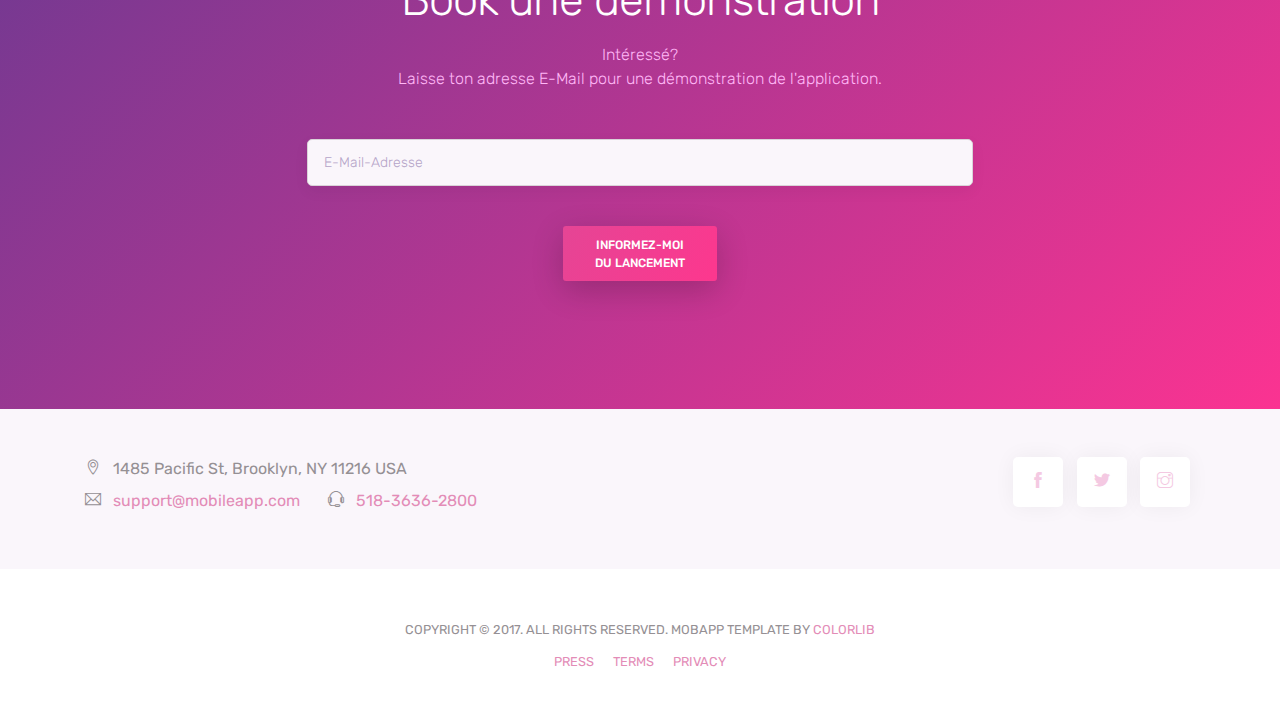
==== commit e0525206: "text" ====
--- a/index.html
+++ b/index.html
@@ -46,10 +46,10 @@
                             <ul class="navbar-nav ml-auto">
                                 <li class="nav-item"> <a class="nav-link active" href="#home">ACCUEIL <span class="sr-only">(current)</span></a> </li>
                                 <li class="nav-item"> <a class="nav-link" href="#features">AVANTAGES</a> </li>
+                                <li class="nav-item"> <a class="nav-link" href="#function">FONCTIONNEMENT</a> </li>
                                 <li class="nav-item"> <a class="nav-link" href="#gallery">GALERIE</a> </li>
-                                <li class="nav-item"> <a class="nav-link" href="#pricing">PRIX</a> </li>
-                                <li class="nav-item"> <a class="nav-link" href="#contact">CONTACT</a> </li>
-                                <li class="nav-item"><a href="#" class="btn btn-outline-light my-3 my-sm-0 ml-lg-3">Download</a></li>
+                                <li class="nav-item"> <a class="nav-link" href="#faq">FAQ</a> </li>
+                                <!--<li class="nav-item"><a href="#" class="btn btn-outline-light my-3 my-sm-0 ml-lg-3">Download</a></li>-->
                             </ul>
                         </div>
                     </nav>
@@ -164,15 +164,16 @@
 
     </div>
     <!-- // end .section -->
+
+    <!--
     <div class="section">
-
         <div class="container">
             <div class="row">
                 <div class="col-lg-6 offset-lg-6">
                     <div class="box-icon"><span class="ti-mobile gradient-fill ti-3x"></span></div>
                     <h2>Découvre l'application</h2>
                     <p class="mb-4">Sur le mobile ou sur l'ordinateur, organise une nouvelle commande groupée et accède aux commandes déjà effectuées en seulement quelques clics </p>
-                    <a href="#communication" class="btn btn-primary">En savoir plus</a>
+                    <a href="#function" class="btn btn-primary">En savoir plus</a>
                 </div>
             </div>
             <div class="perspective-phone">
@@ -180,15 +181,15 @@
             </div>
         </div>
 
-    </div>
-    <!-- // end .section -->
-
-
-    <div class="section light-bg">
+    </div>-->
+    <!-- // end .section -->
+
+
+    <div class="section" id="function">
         <div class="container">
             <div class="section-title">
                 <small>FONCTIONNEMENT</small>
-                <h3>Commentça marche?</h3>
+                <h3>Comment ça marche?</h3>
             </div>
 
             <ul class="nav nav-tabs nav-justified" role="tablist">
@@ -248,9 +249,9 @@
                         <div>
                             <h2>Configure tes commandes groupées</h2>
                             <p class="lead">Il n'y a plus qu'à! </p>
-                            <p>Choisis tes produits, tes lieux de livraison, la date limite pour placer les commandes et la date et l'horaire de livraison. Le système gémère automatiquement un formulaire de commande pour tes clients où ils pourront choisir quels produits ils veulent, en quelle quantité et le point de livraison.
+                            <p>Choisis tes produits, tes points de livraison, la date limite pour placer les commandes et la date et l'horaire de livraison. Le système génère automatiquement un formulaire de commande pour tes clients. Ils n'auront plus qu'à choisir leurs produits, la quantité et le point de livraison.
                             </p>
-                            <p>Dans l'application tu verras les commandes arriver au fur et à mesure. Une fois la date limite de commande passée, le formulaire est automatiquement fermé. Tu n'as plus qu'à préparer les prduits et les livrer!
+                            <p>Dans ton compte, tu verras les commandes arriver au fur et à mesure. Une fois la date limite de commande passée, le formulaire sera automatiquement fermé. Tu n'as plus qu'à récolter, préparer les commandes et livrer!
                             </p>
                         </div>
                         <img src="images/graphic.png" alt="graphic" class="img-fluid rounded align-self-start mr-lg-5 mb-5 mb-lg-0">
@@ -327,7 +328,7 @@
     <!-- // end .section -->
 
 
-    <div class="section">
+    <div class="section light-bg">
         <div class="container">
             <div class="section-title">
                 <small>TÉMOIGNAGES</small>
@@ -353,7 +354,7 @@
                     <h5 class="mt-4 mb-2">Karin et Gregor Lehner</h5>
                     <p class="text-primary">Rorschacherberg</p>
                 </div>
-                <div class="testimonials-single"></div>
+                <div class="testimonials-single">
                     <img src="images/client.png" alt="client" class="client-img">
                     <blockquote class="blockquote">Uniquely streamline highly efficient scenarios and 24/7 initiatives. Conveniently embrace multifunctional ideas through proactive customer service. Distinctively conceptualize 2.0 intellectual capital via user-centric partnerships.</blockquote>
                     <h5 class="mt-4 mb-2">Xaver Ammann</h5>
@@ -367,7 +368,7 @@
     <!-- // end .section -->
 
     <!--Gallery-->
-    <div class="section light-bg" id="gallery">
+    <div class="section" id="gallery">
         <div class="container">
             <div class="section-title">
                 <small>GALERIE</small>
@@ -385,7 +386,6 @@
 
     </div>
     <!-- // end .section -->
-
 
 
 
@@ -452,12 +452,12 @@
 
 
         </div>
-        -->
-    </div>
-    <!-- // end .section -->
-
-
-    <div class="section"> <!--<div class="section pt-0">-->
+    
+    </div>-->
+    <!-- // end .section -->
+
+
+    <div class="section light-bg" id="faq"> <!--<div class="section pt-0">-->
         <div class="container">
             <div class="section-title">
                 <small>FAQ</small>
@@ -492,17 +492,52 @@
             <div class="call-to-action">
 
                 <div class="box-icon"><span class="ti-mobile gradient-fill ti-3x"></span></div>
-                <h2>Download Anywhere</h2>
-                <p class="tagline">Available for all major mobile and desktop platforms. Rapidiously visualize optimal ROI rather than enterprise-wide methods of empowerment. </p>
+                <h2>Book une démonstration</h2>
+                <p class="tagline">Intéressé?<br> Laisse ton adresse E-Mail pour une démonstration de l'application. </p>
+                <br><br>
+                <!--Mailchimp-->
+                <div id="mc_embed_shell">
+                    <div id="mc_embed_signup">
+                        <form action="https://github.us14.list-manage.com/subscribe/post?u=80aa8e9e63caaa41ae8eff6ea&amp;id=0b7084e832&amp;f_id=0003bbe0f0" method="post" id="mc-embedded-subscribe-form" name="mc-embedded-subscribe-form" class="validate" target="_blank">
+                            <div id="mc_embed_signup_scroll">
+                                <!--<div class="indicates-required"><span class="asterisk">*</span> Angaben erforderlich</div>-->
+                                <div class="mc-field-group">
+                                    <!--<label for="mce-EMAIL">E-Mail-Adresse <span class="asterisk">*</span></label>-->
+                                    <input type="email" name="EMAIL" class="required email input-field" id="mce-EMAIL" required="" value="" placeholder="E-Mail-Adresse">
+                                </div>
+                                <div hidden=""><input type="hidden" name="tags" value="7343339"></div>
+                                <div id="mce-responses" class="clear foot">
+                                    <div class="response" id="mce-error-response" style="display: none;"></div>
+                                    <div class="response" id="mce-success-response" style="display: none;"></div>
+                                </div>
+                                <div aria-hidden="true" style="position: absolute; left: -5000px;">
+                                    /* real people should not fill this in and expect good things - do not remove this or risk form bot signups */
+                                    <input type="text" name="b_80aa8e9e63caaa41ae8eff6ea_0b7084e832" tabindex="-1" value="">
+                                </div>
+                                
+                                <br>
+                                <div class="optionalParent">
+                                    <div class="clear foot">
+                                        <button type="submit" name="subscribe" id="mc-embedded-subscribe" class="btn btn-primary">Informez-moi<br> du lancement</button>
+                                    </div>
+                                </div>
+                            </div>
+                        </form>
+                    </div>
+
+                </div>
+                <!--End Mailchimp-->
+
+                <!--
                 <div class="my-4">
-
                     <a href="#" class="btn btn-light"><img src="images/appleicon.png" alt="icon"> App Store</a>
                     <a href="#" class="btn btn-light"><img src="images/playicon.png" alt="icon"> Google play</a>
                 </div>
+                
                 <p class="text-primary"><small><i>*Works on iOS 10.0.5+, Android Kitkat and above. </i></small></p>
-            </div>
-        </div>
-
+                -->
+            </div>
+        </div>
     </div>
     <!-- // end .section -->
 
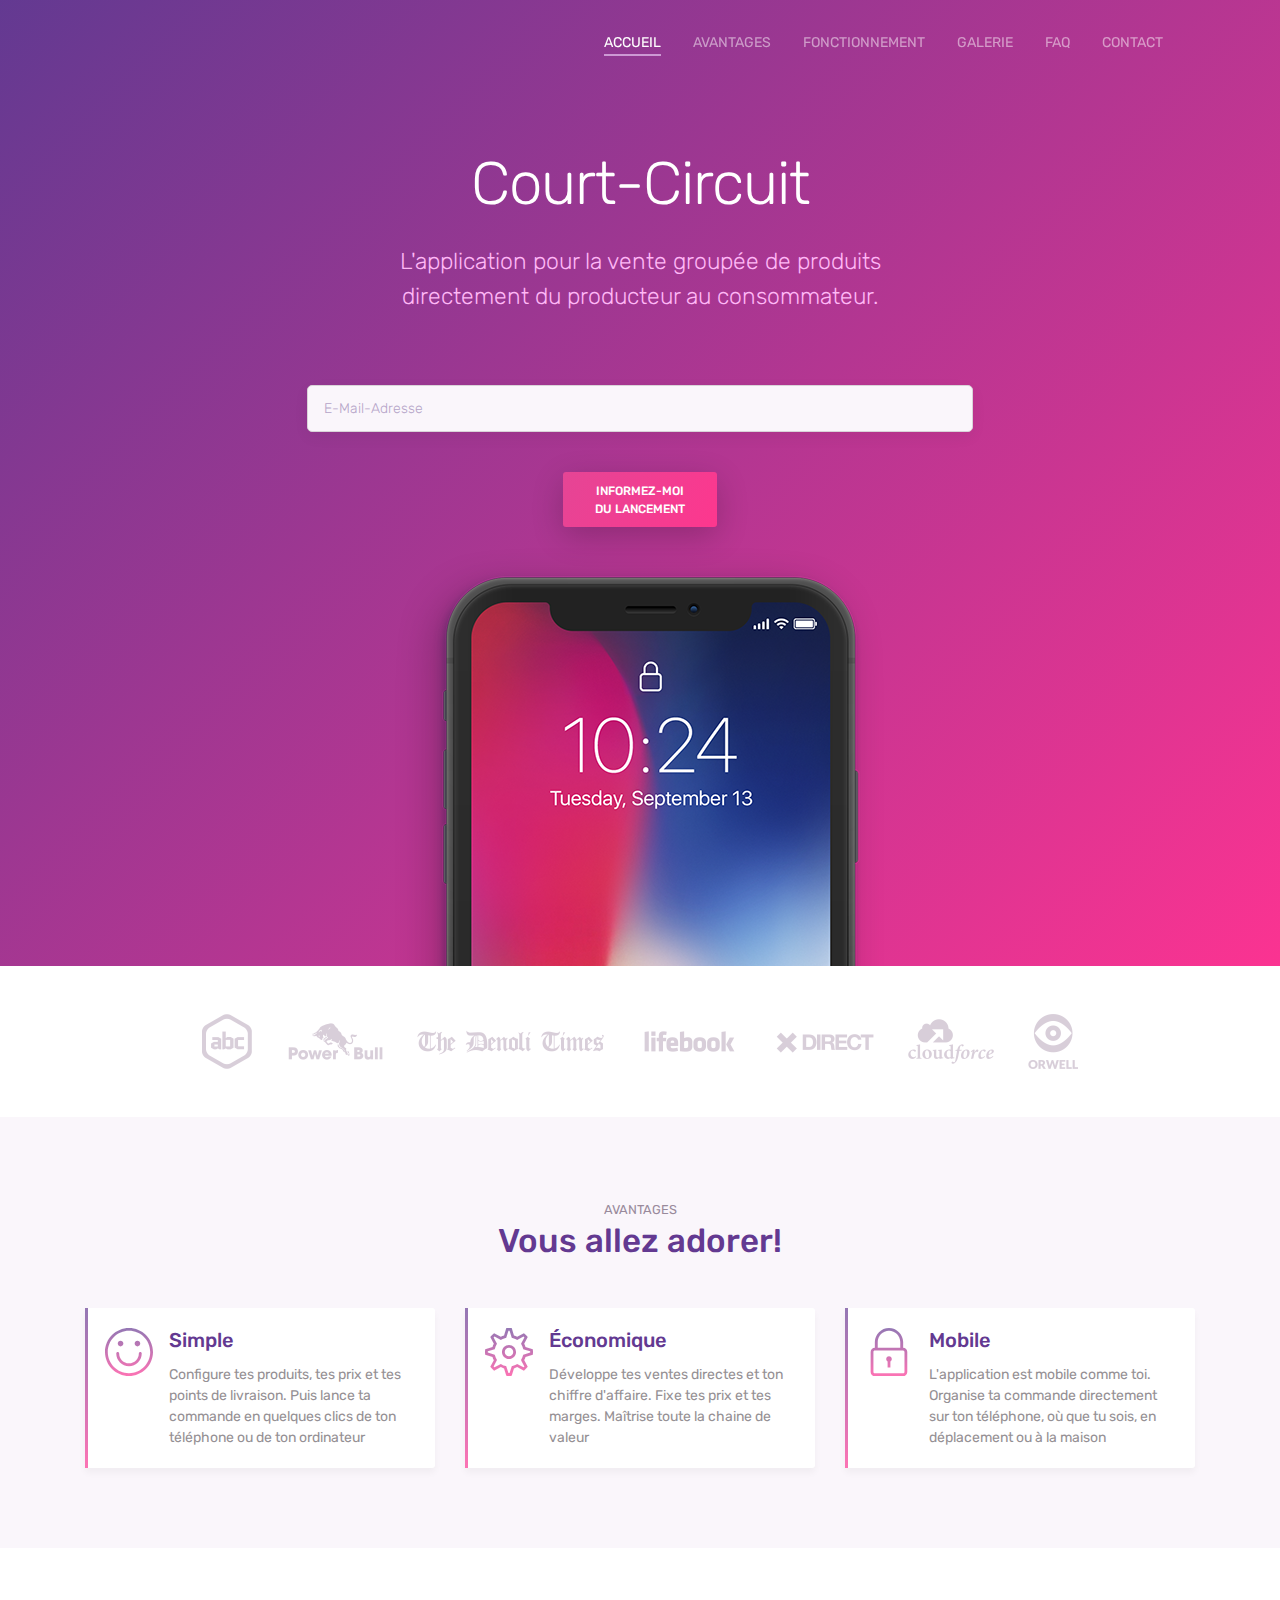
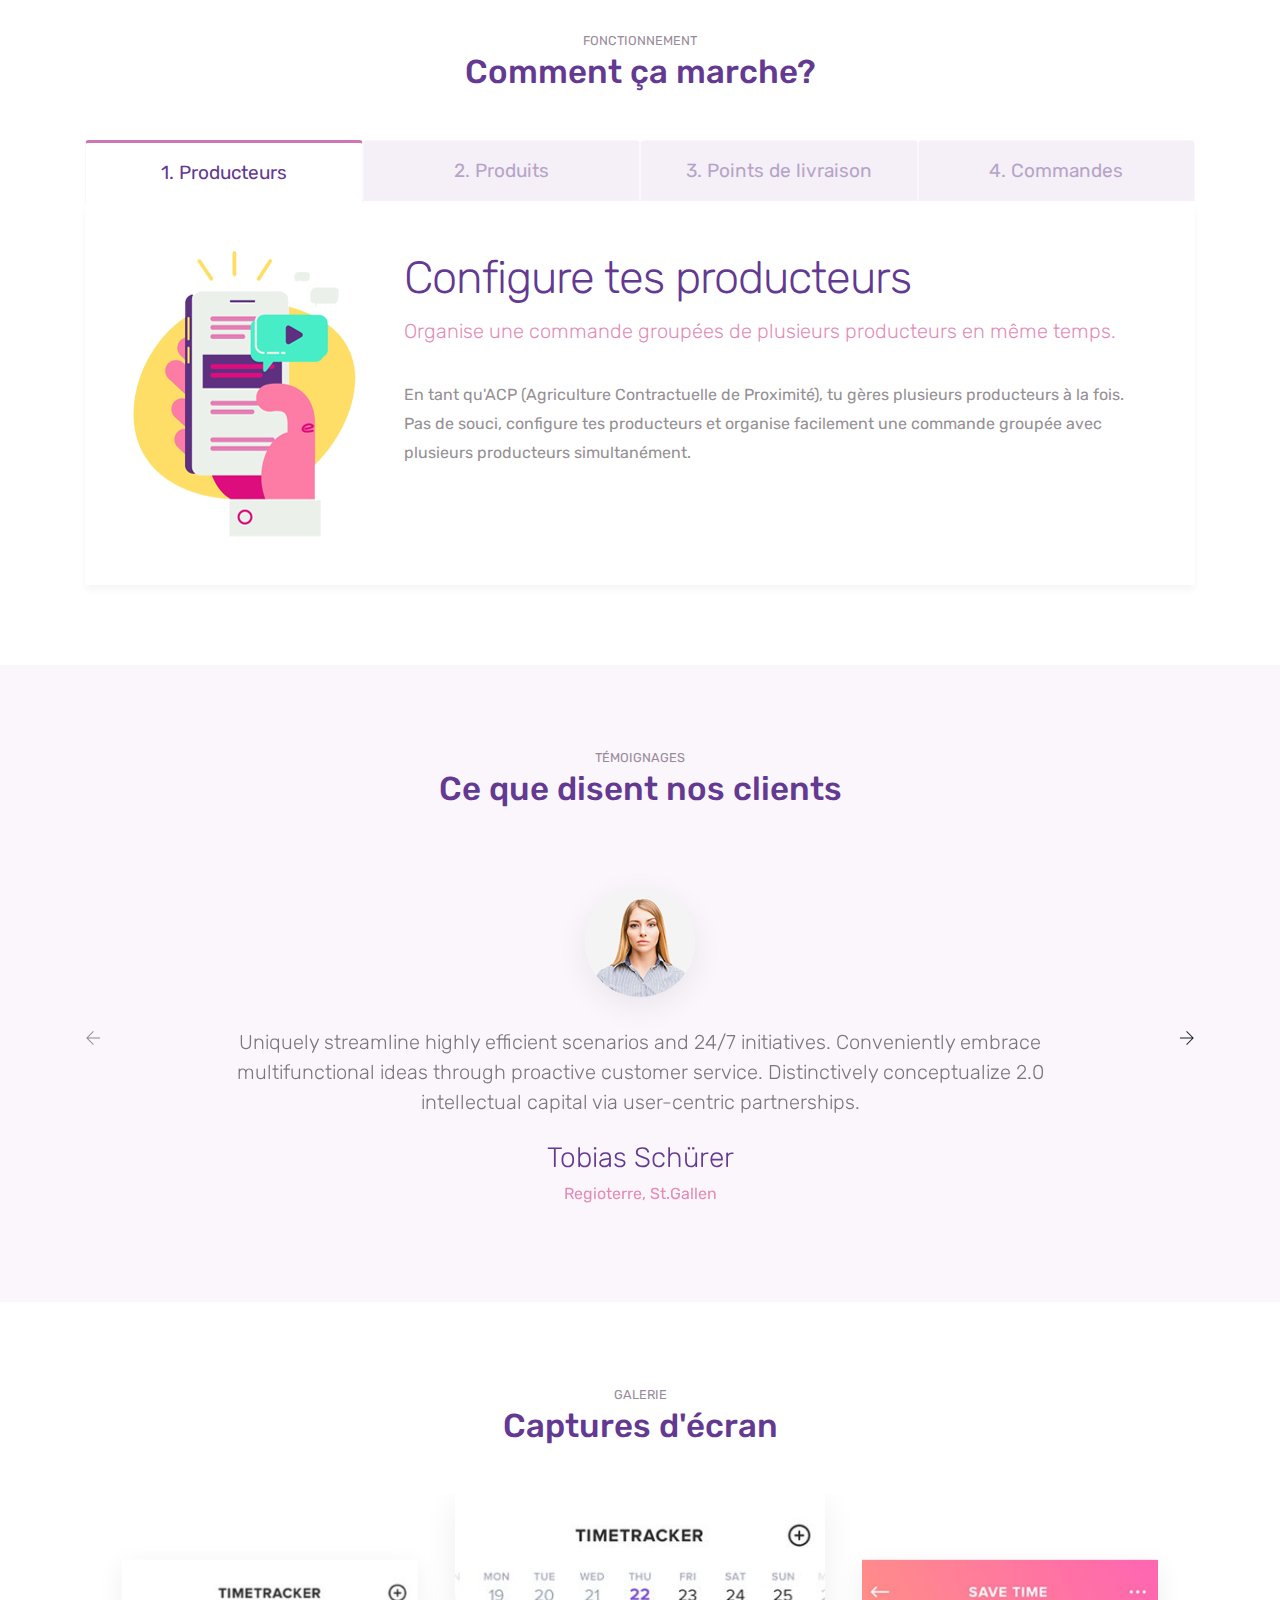
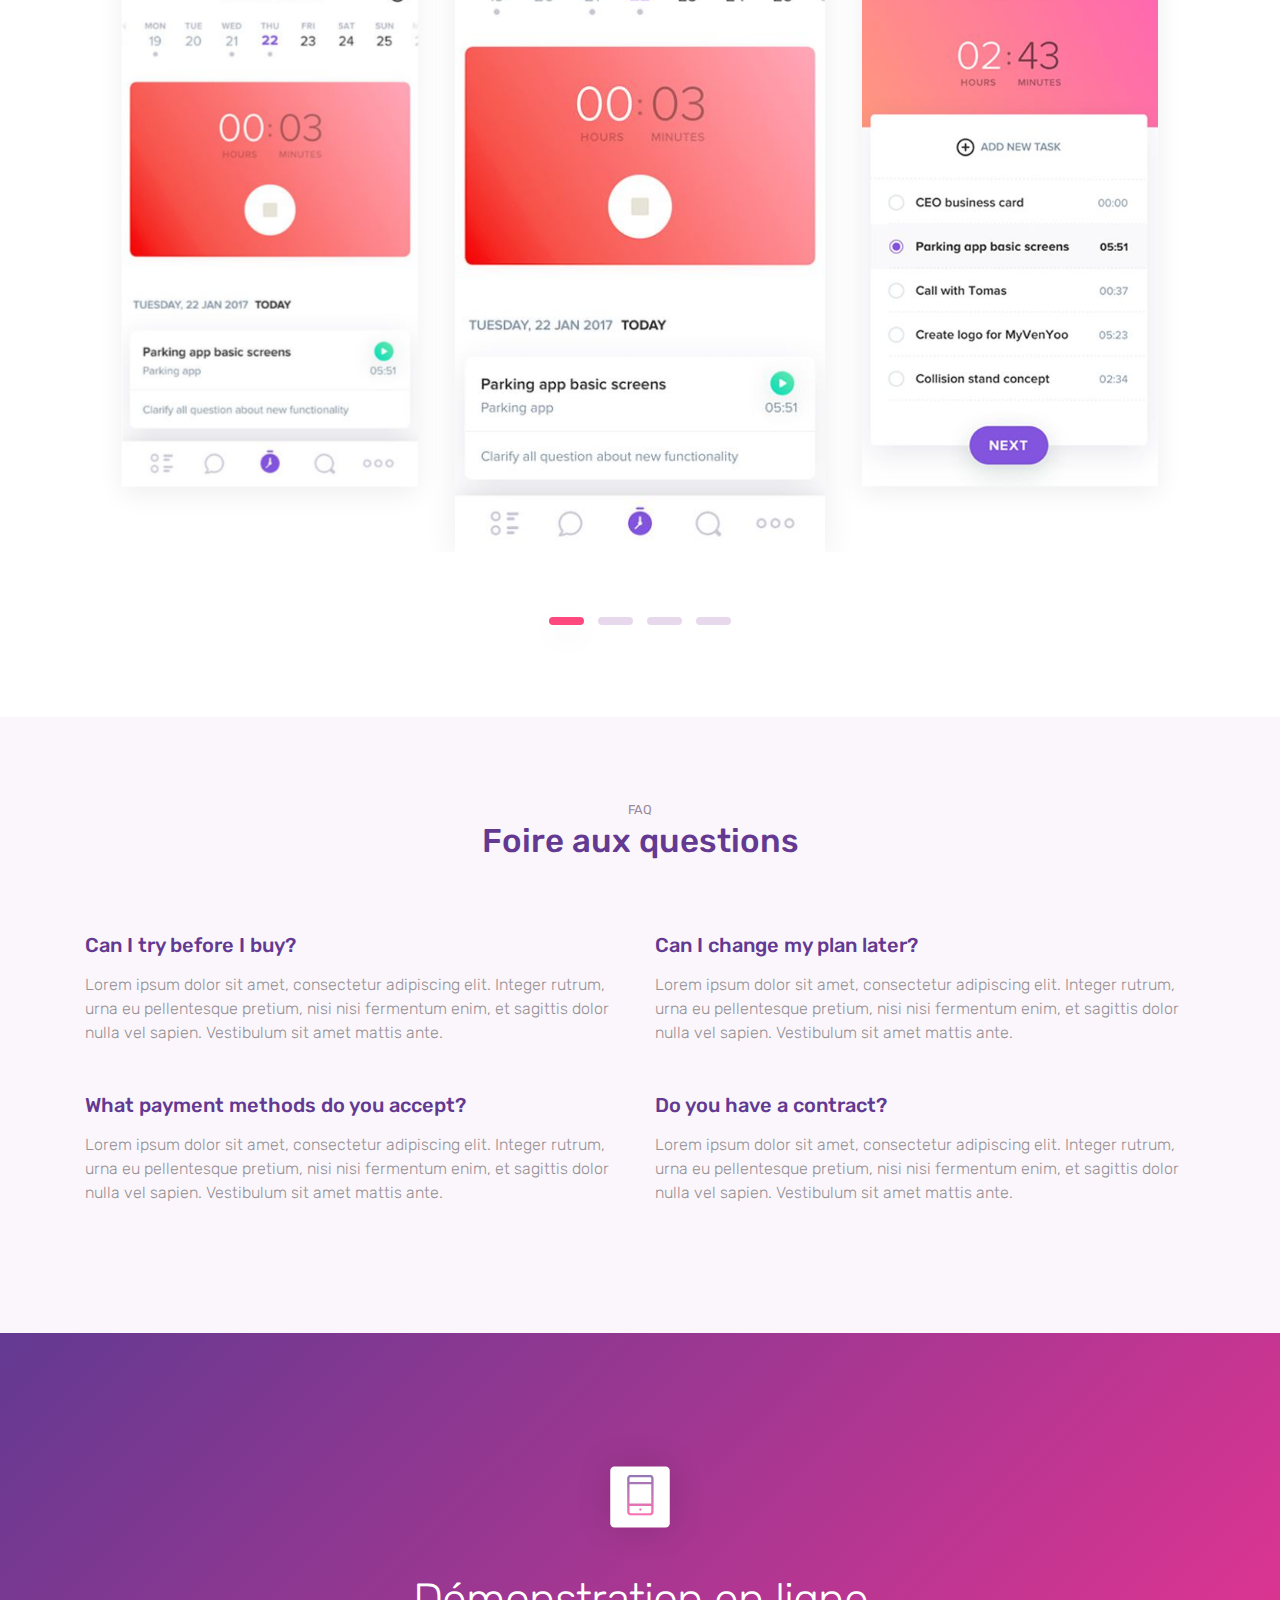
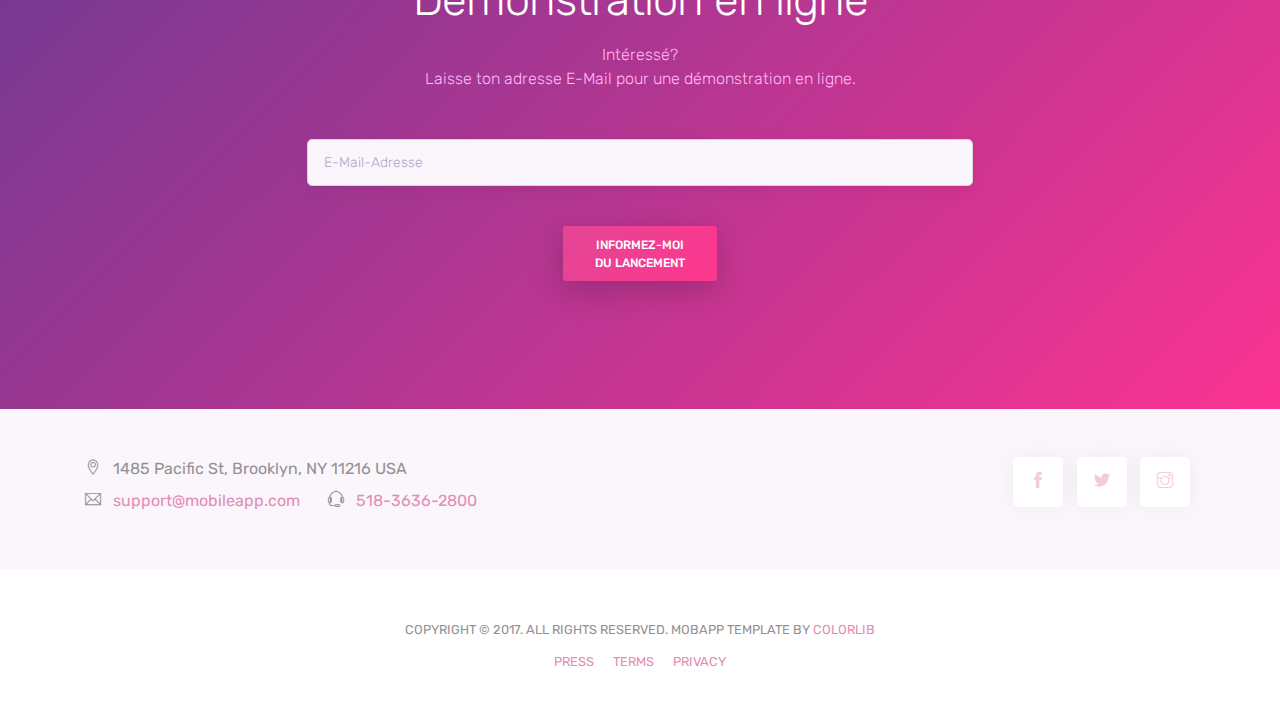
==== commit b650046a: "text" ====
--- a/index.html
+++ b/index.html
@@ -49,6 +49,7 @@
                                 <li class="nav-item"> <a class="nav-link" href="#function">FONCTIONNEMENT</a> </li>
                                 <li class="nav-item"> <a class="nav-link" href="#gallery">GALERIE</a> </li>
                                 <li class="nav-item"> <a class="nav-link" href="#faq">FAQ</a> </li>
+                                <li class="nav-item"> <a class="nav-link" href="#cta">CONTACT</a> </li>
                                 <!--<li class="nav-item"><a href="#" class="btn btn-outline-light my-3 my-sm-0 ml-lg-3">Download</a></li>-->
                             </ul>
                         </div>
@@ -487,13 +488,13 @@
 
 
 
-    <div class="section bg-gradient">
+    <div class="section bg-gradient" id="cta">
         <div class="container">
             <div class="call-to-action">
 
                 <div class="box-icon"><span class="ti-mobile gradient-fill ti-3x"></span></div>
-                <h2>Book une démonstration</h2>
-                <p class="tagline">Intéressé?<br> Laisse ton adresse E-Mail pour une démonstration de l'application. </p>
+                <h2>Démonstration en ligne</h2>
+                <p class="tagline">Intéressé?<br> Laisse ton adresse E-Mail pour une démonstration en ligne. </p>
                 <br><br>
                 <!--Mailchimp-->
                 <div id="mc_embed_shell">
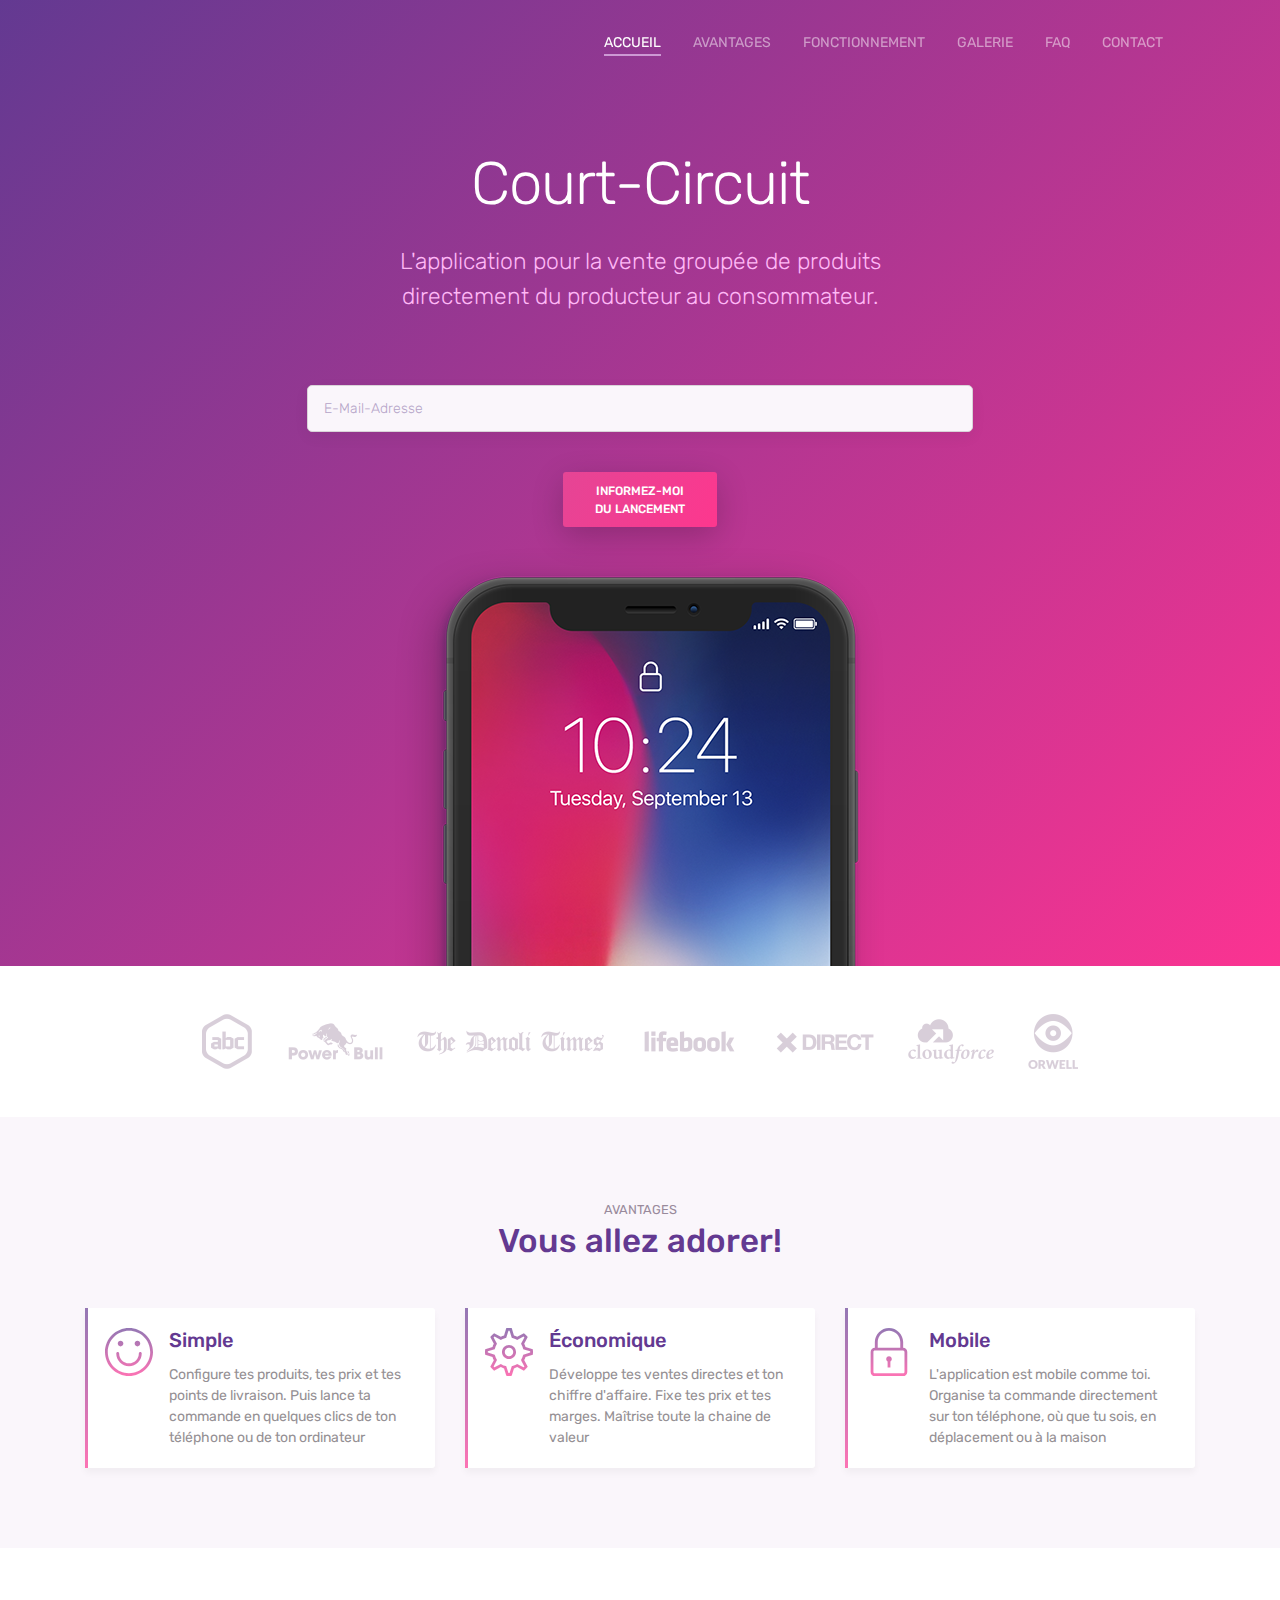
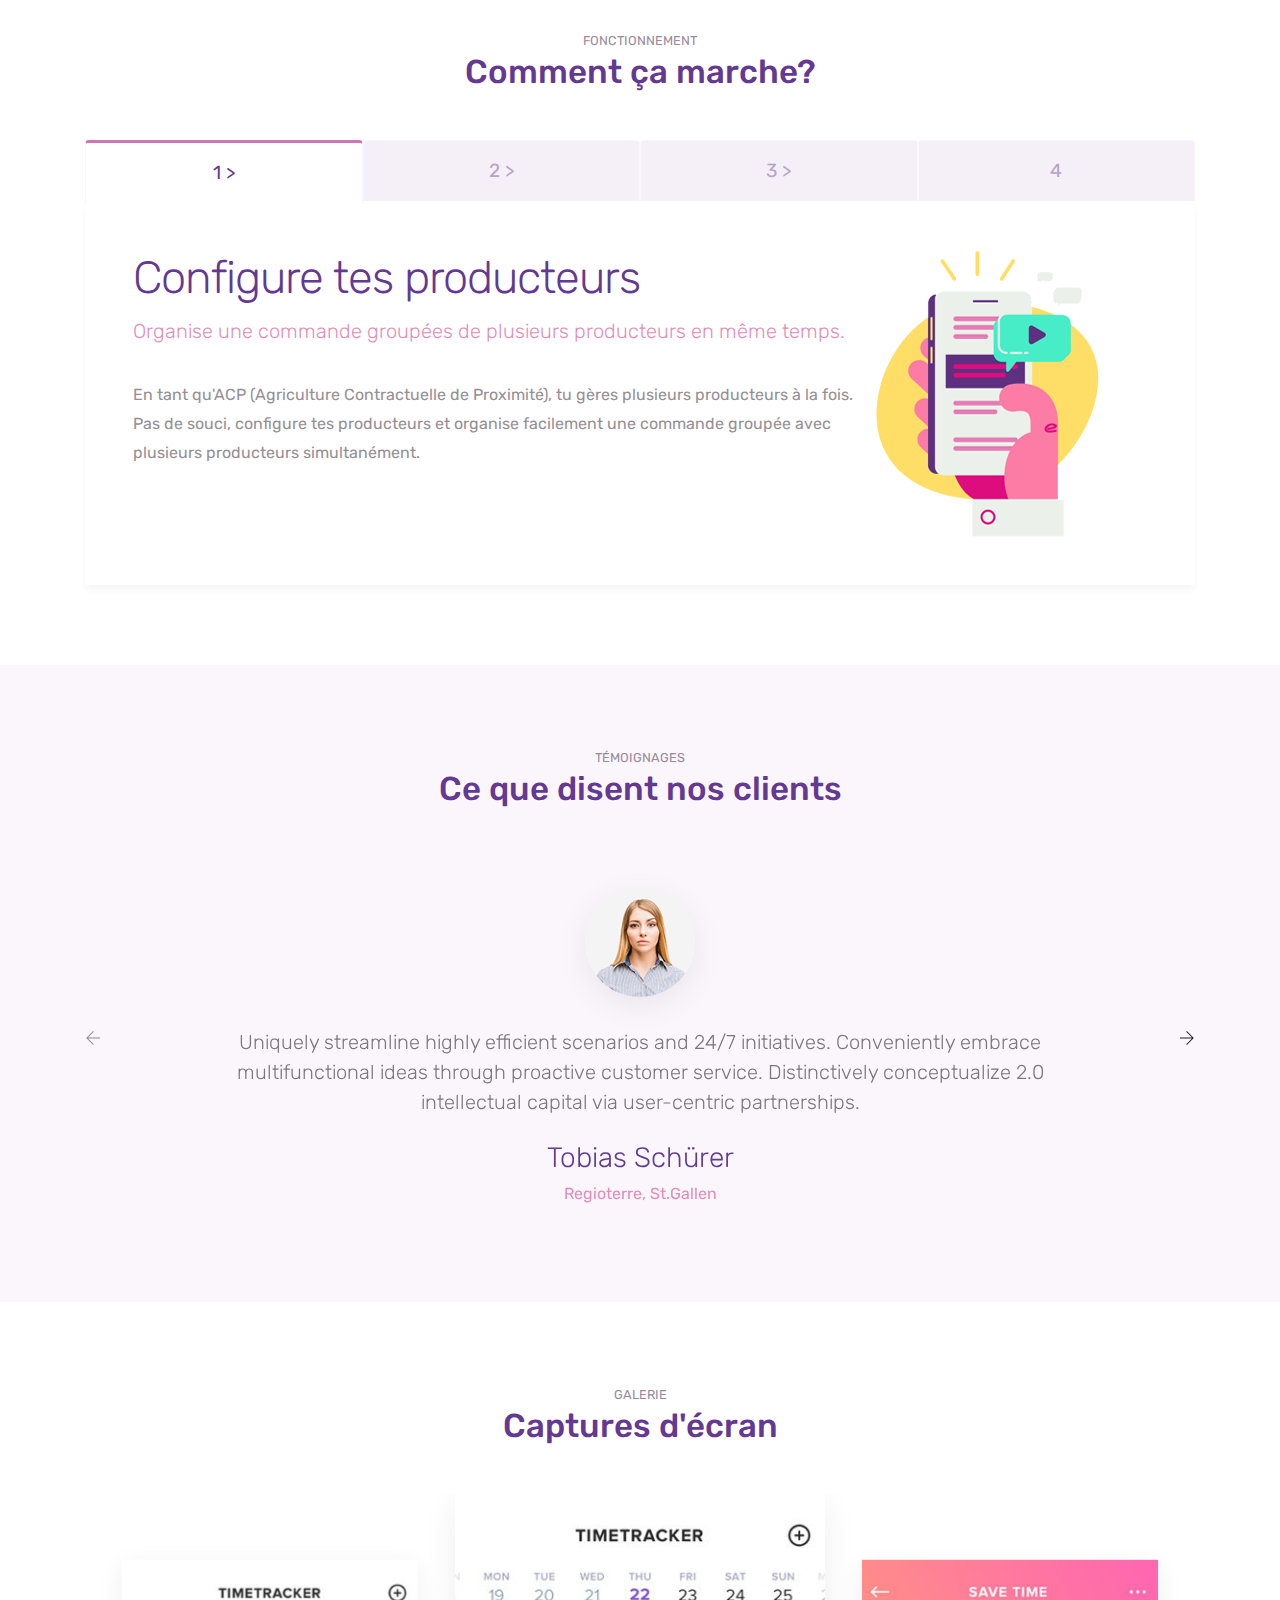
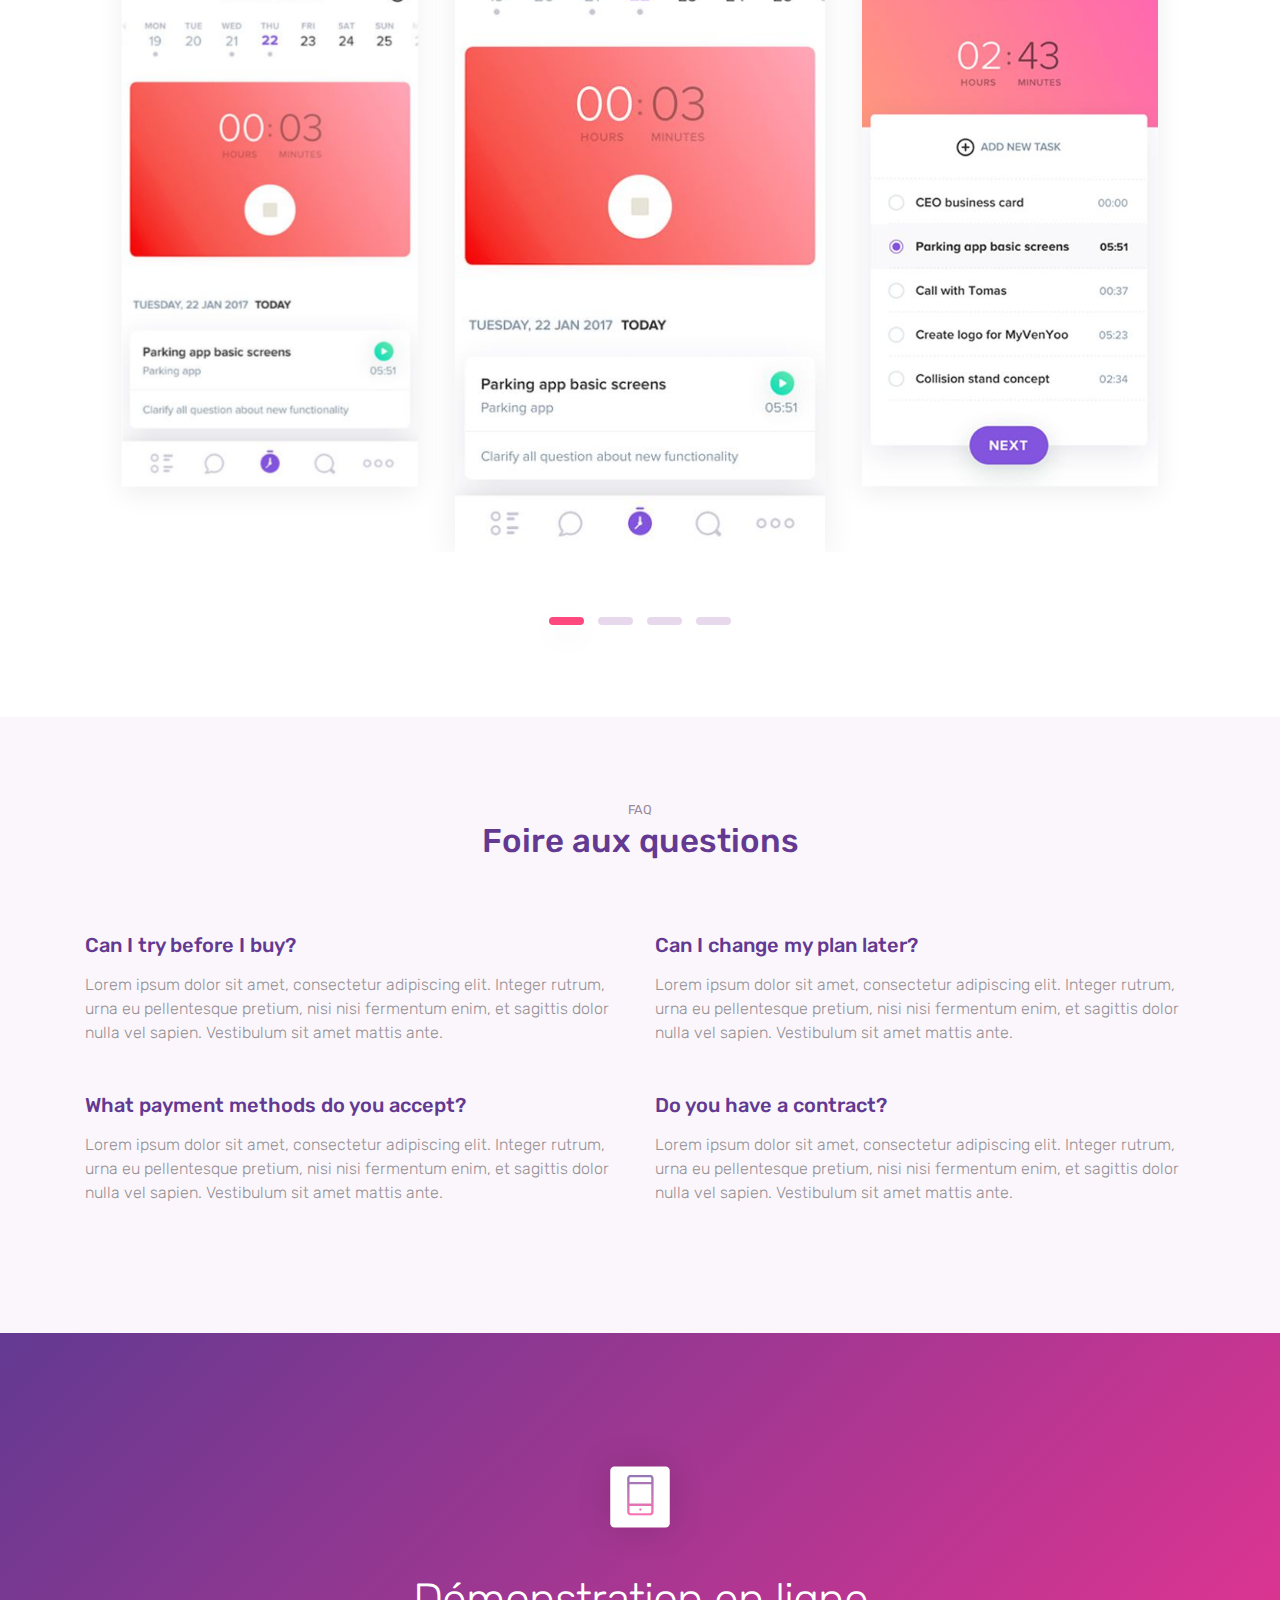
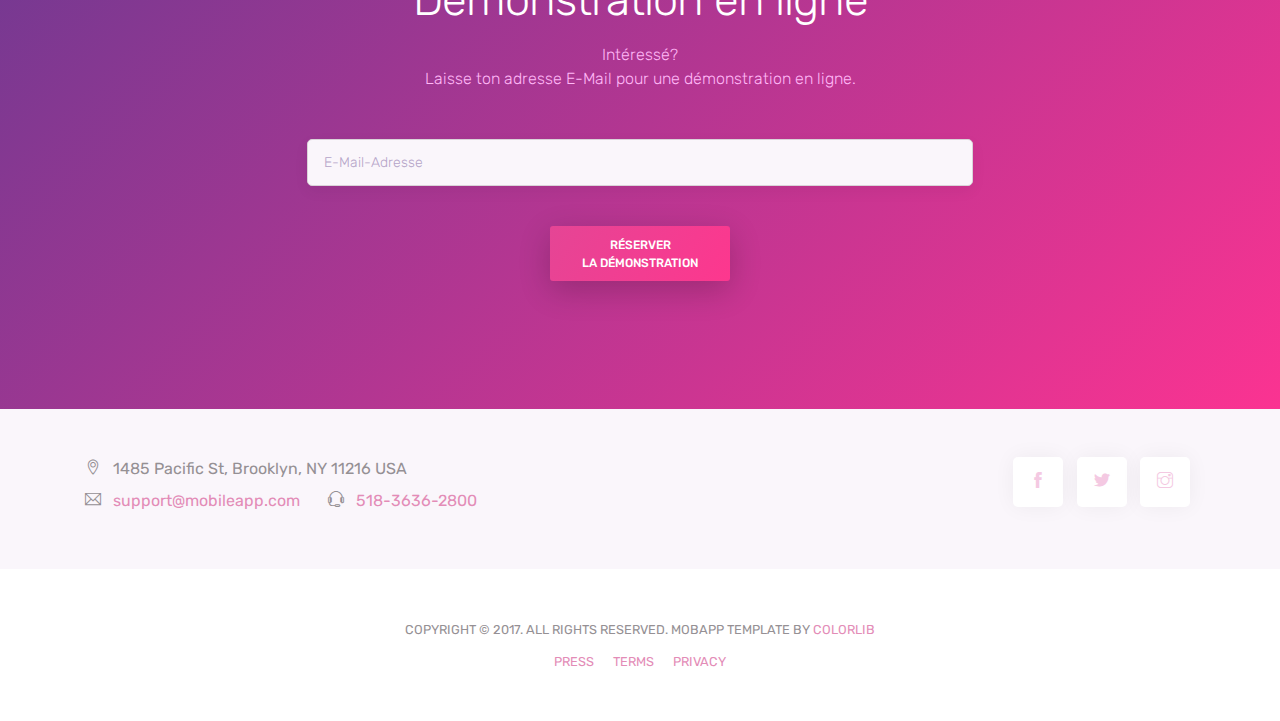
==== commit f0e6c761: "mobile" ====
--- a/index.html
+++ b/index.html
@@ -195,30 +195,29 @@
 
             <ul class="nav nav-tabs nav-justified" role="tablist">
                 <li class="nav-item">
-                    <a class="nav-link active" data-toggle="tab" href="#communication">1. Producteurs</a>
+                    <a class="nav-link active" data-toggle="tab" href="#communication">1 ></a>
                 </li>
                 <li class="nav-item">
-                    <a class="nav-link" data-toggle="tab" href="#schedule">2. Produits</a>
+                    <a class="nav-link" data-toggle="tab" href="#schedule">2 ></a>
                 </li>
                 <li class="nav-item">
-                    <a class="nav-link" data-toggle="tab" href="#messages">3. Points de livraison</a>
+                    <a class="nav-link" data-toggle="tab" href="#messages">3 ></a>
                 </li>
                 <li class="nav-item">
-                    <a class="nav-link" data-toggle="tab" href="#livechat">4. Commandes</a>
+                    <a class="nav-link" data-toggle="tab" href="#livechat">4</a>
                 </li>
             </ul>
             <div class="tab-content">
                 <div class="tab-pane fade show active" id="communication">
                     <div class="d-flex flex-column flex-lg-row">
-                        <img src="images/graphic.png" alt="graphic" class="img-fluid rounded align-self-start mr-lg-5 mb-5 mb-lg-0">
                         <div>
-
                             <h2>Configure tes producteurs</h2>
                             <p class="lead">Organise une commande groupées de plusieurs producteurs en même temps. </p>
                             <p>En tant qu'ACP (Agriculture Contractuelle de Proximité), tu gères plusieurs producteurs à la fois. Pas de souci, configure tes producteurs et organise facilement une commande groupée avec plusieurs producteurs simultanément.
                             </p>
                             <p></p>
                         </div>
+                        <img src="images/graphic.png" alt="graphic" class="img-fluid rounded align-self-start mr-lg-5 mb-5 mb-lg-0">
                     </div>
                 </div>
                 <div class="tab-pane fade" id="schedule">
@@ -235,7 +234,6 @@
                 </div>
                 <div class="tab-pane fade" id="messages">
                     <div class="d-flex flex-column flex-lg-row">
-                        <img src="images/graphic.png" alt="graphic" class="img-fluid rounded align-self-start mr-lg-5 mb-5 mb-lg-0">
                         <div>
                             <h2>Configure tes points de livraison</h2>
                             <p class="lead">Définis les endroits auxquels tu livres tes commandes. </p>
@@ -243,6 +241,7 @@
                             </p>
                             <p></p>
                         </div>
+                        <img src="images/graphic.png" alt="graphic" class="img-fluid rounded align-self-start mr-lg-5 mb-5 mb-lg-0">
                     </div>
                 </div>
                 <div class="tab-pane fade" id="livechat">
@@ -519,7 +518,7 @@
                                 <br>
                                 <div class="optionalParent">
                                     <div class="clear foot">
-                                        <button type="submit" name="subscribe" id="mc-embedded-subscribe" class="btn btn-primary">Informez-moi<br> du lancement</button>
+                                        <button type="submit" name="subscribe" id="mc-embedded-subscribe" class="btn btn-primary">Réserver<br>la démonstration</button>
                                     </div>
                                 </div>
                             </div>
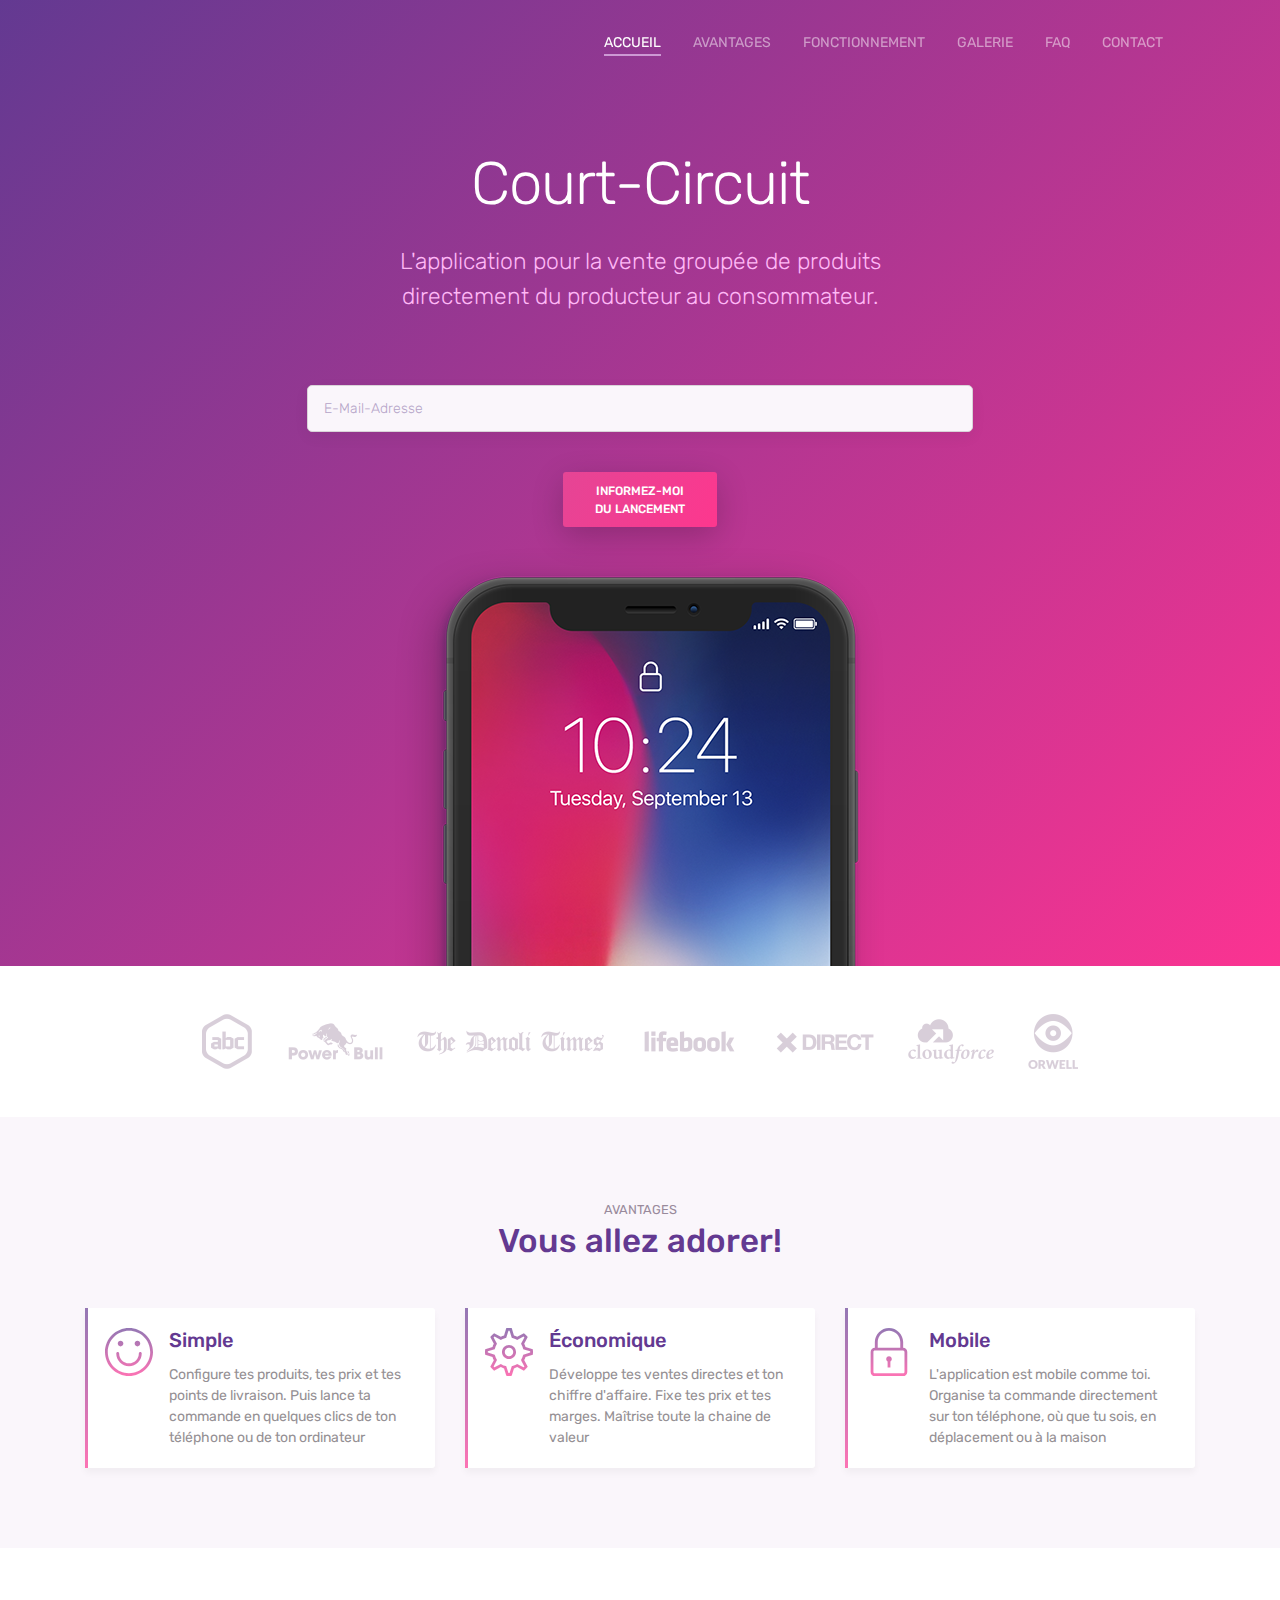
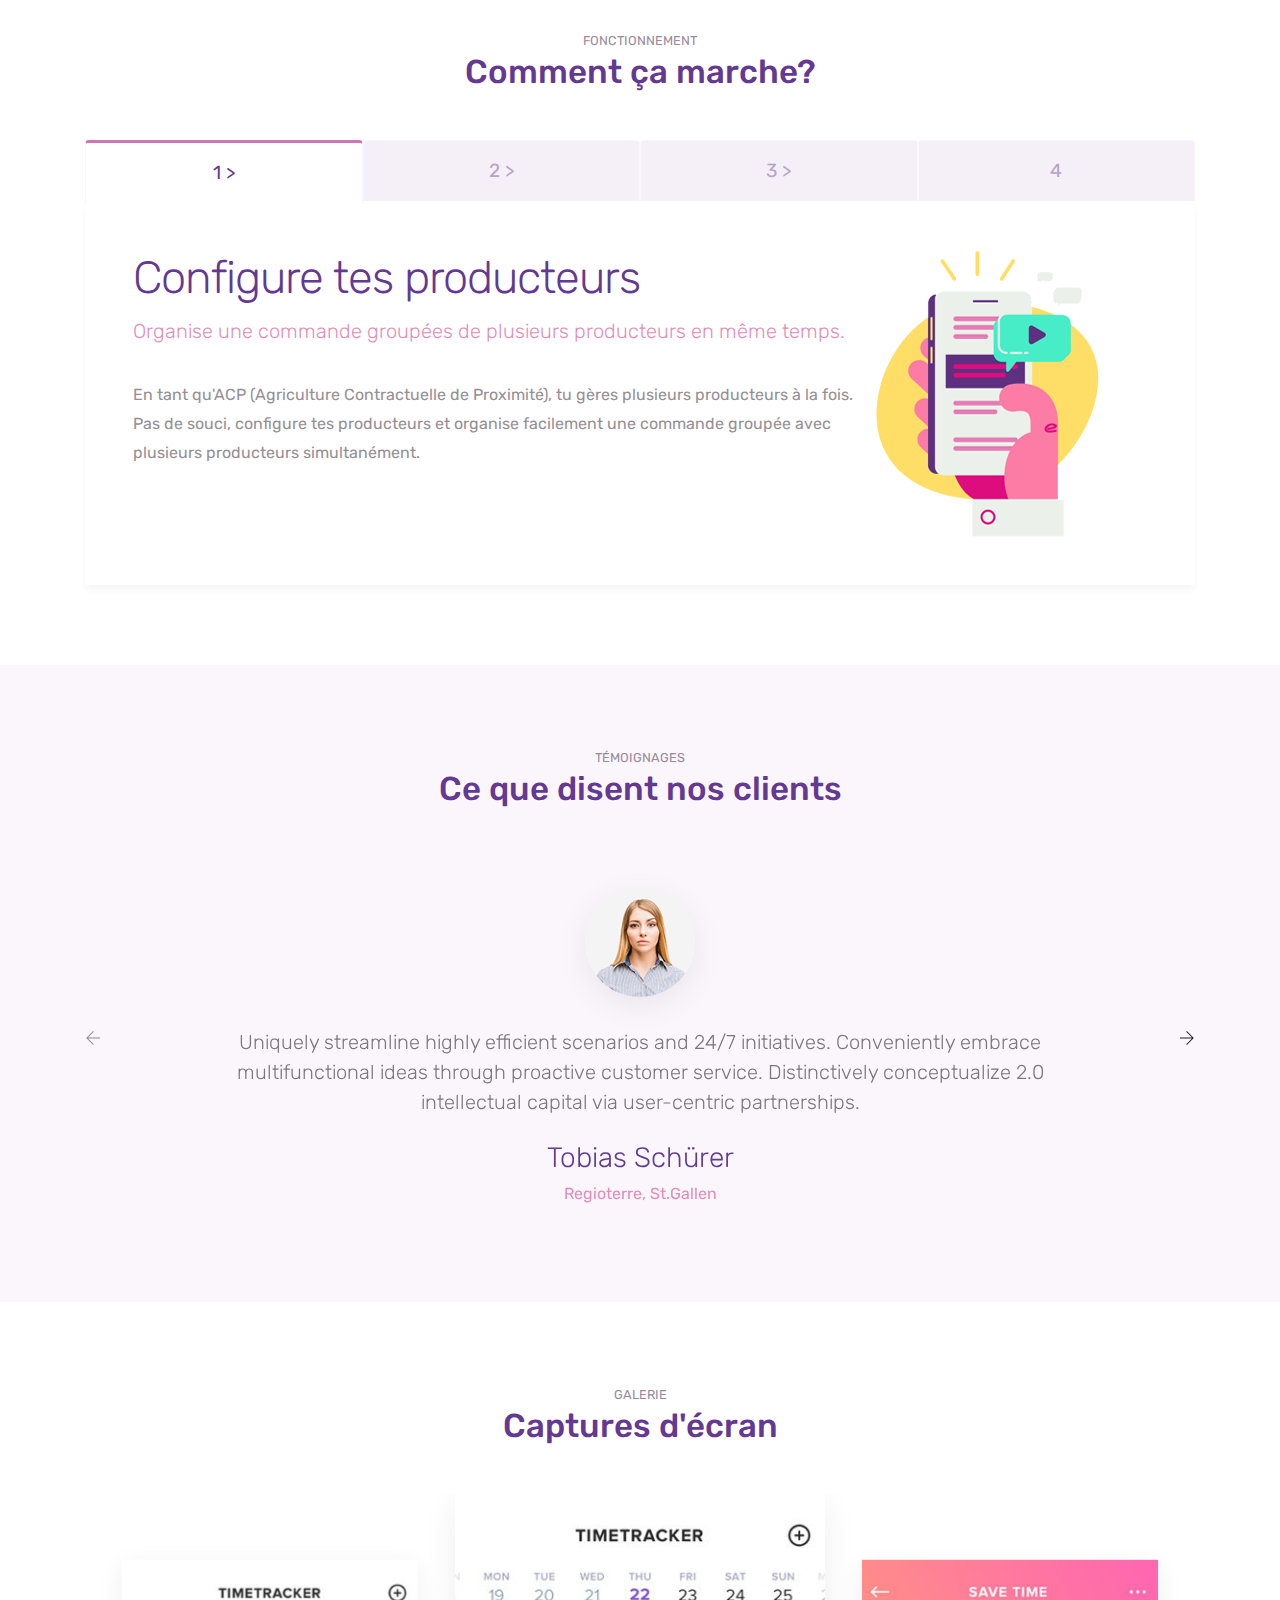
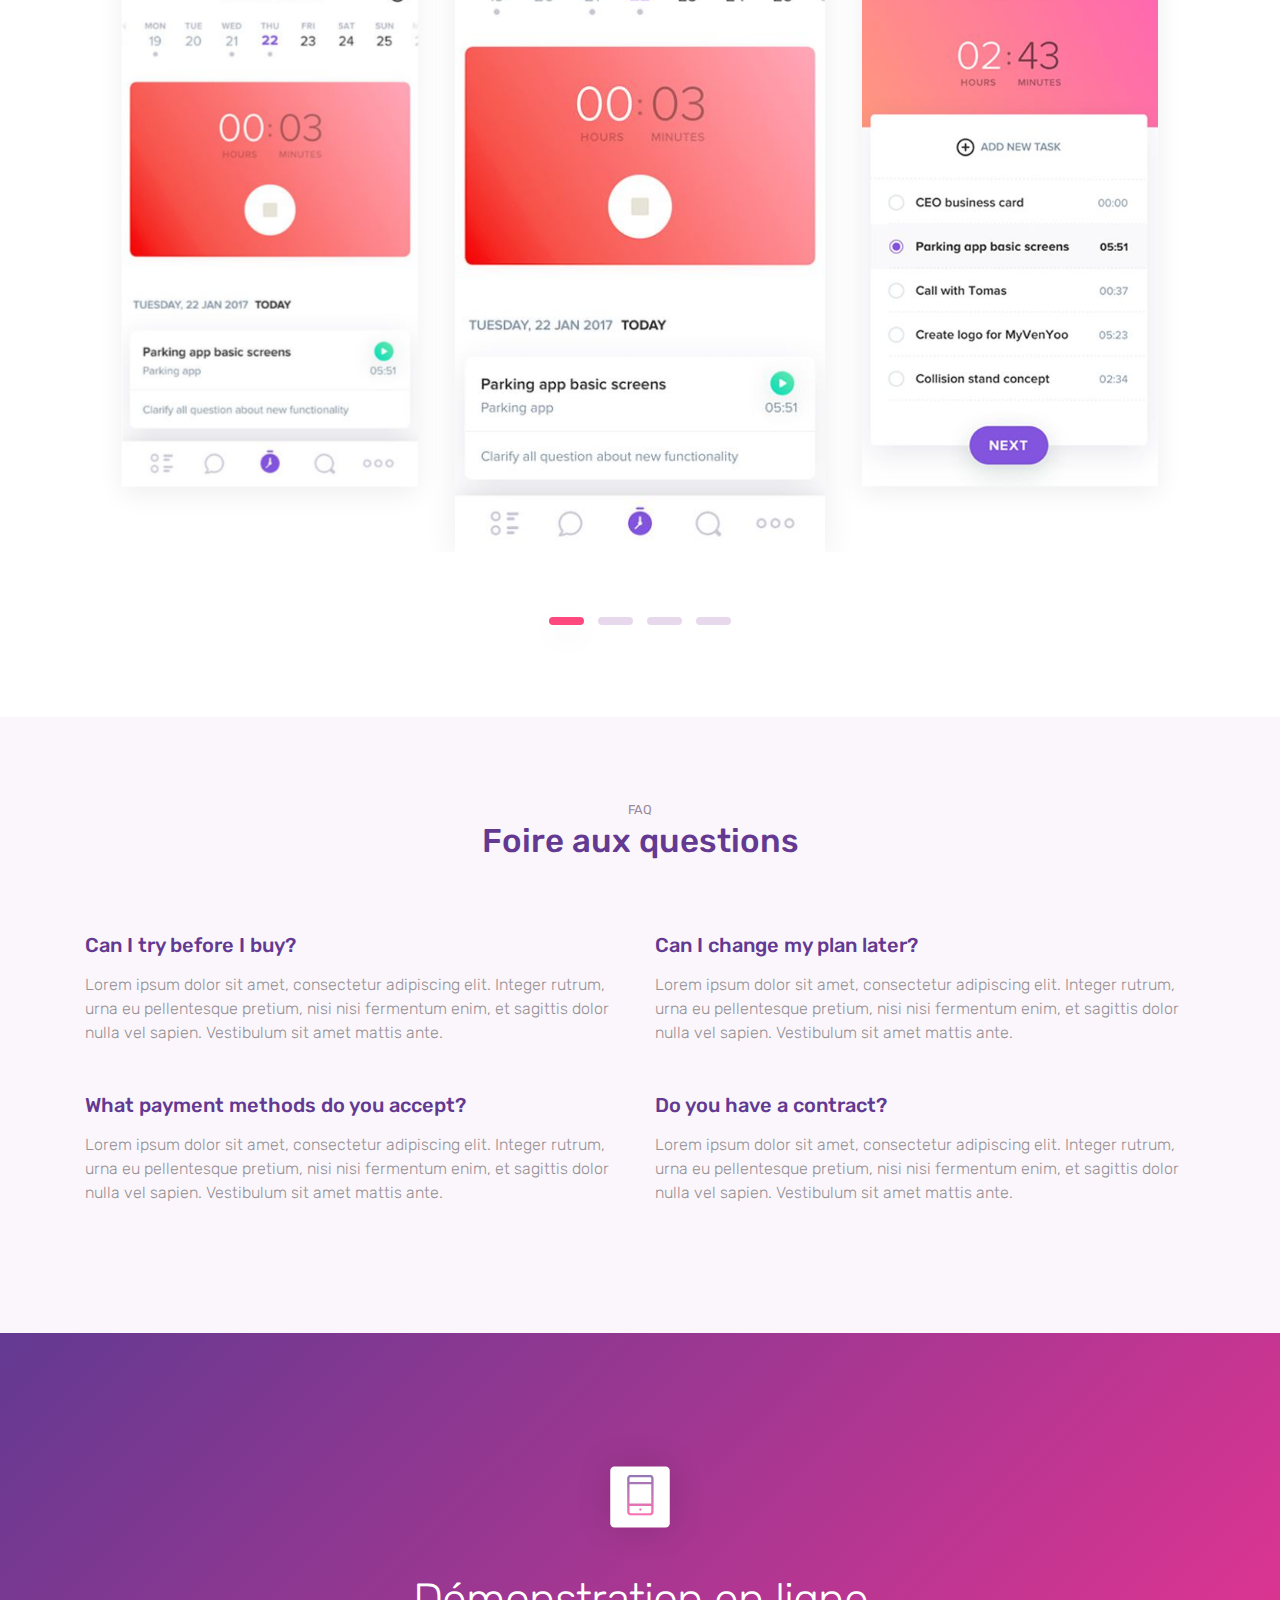
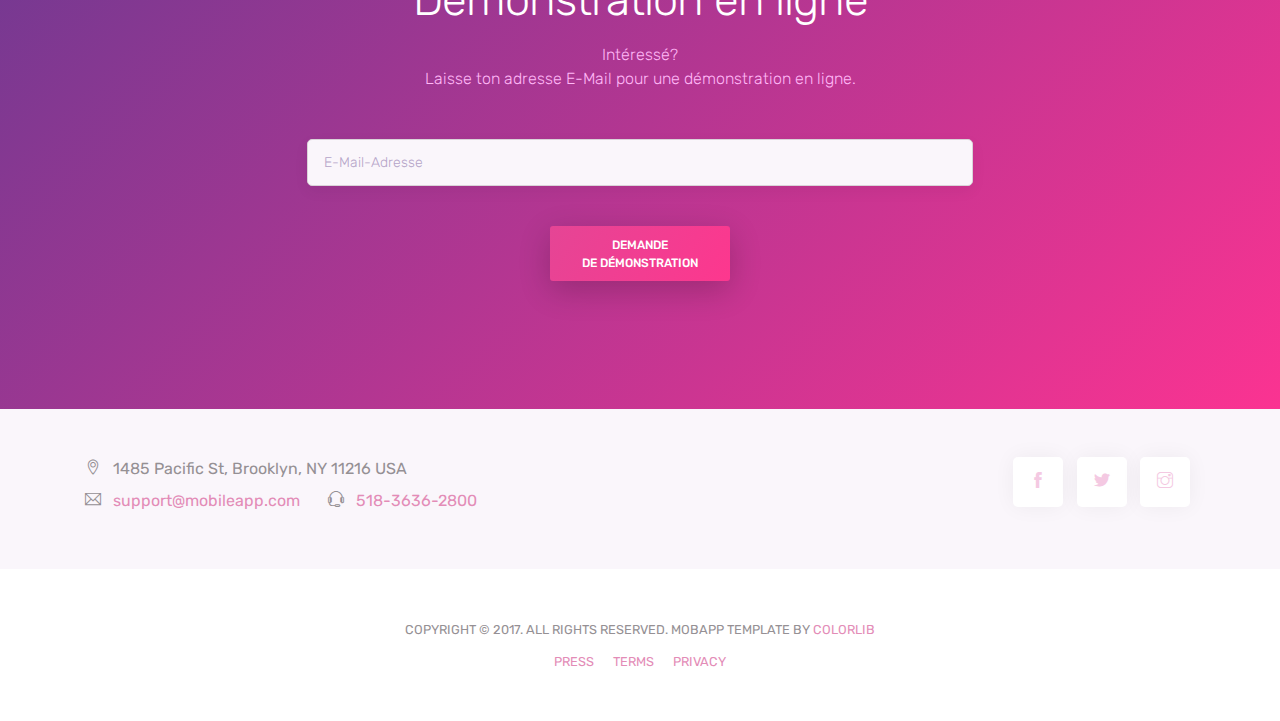
==== commit 52841c5a: "button" ====
--- a/index.html
+++ b/index.html
@@ -248,7 +248,7 @@
                     <div class="d-flex flex-column flex-lg-row">
                         <div>
                             <h2>Configure tes commandes groupées</h2>
-                            <p class="lead">Il n'y a plus qu'à! </p>
+                            <p class="lead">Il n'y a plus qu'à ! </p>
                             <p>Choisis tes produits, tes points de livraison, la date limite pour placer les commandes et la date et l'horaire de livraison. Le système génère automatiquement un formulaire de commande pour tes clients. Ils n'auront plus qu'à choisir leurs produits, la quantité et le point de livraison.
                             </p>
                             <p>Dans ton compte, tu verras les commandes arriver au fur et à mesure. Une fois la date limite de commande passée, le formulaire sera automatiquement fermé. Tu n'as plus qu'à récolter, préparer les commandes et livrer!
@@ -518,7 +518,7 @@
                                 <br>
                                 <div class="optionalParent">
                                     <div class="clear foot">
-                                        <button type="submit" name="subscribe" id="mc-embedded-subscribe" class="btn btn-primary">Réserver<br>la démonstration</button>
+                                        <button type="submit" name="subscribe" id="mc-embedded-subscribe" class="btn btn-primary">Demande<br>de démonstration</button>
                                     </div>
                                 </div>
                             </div>
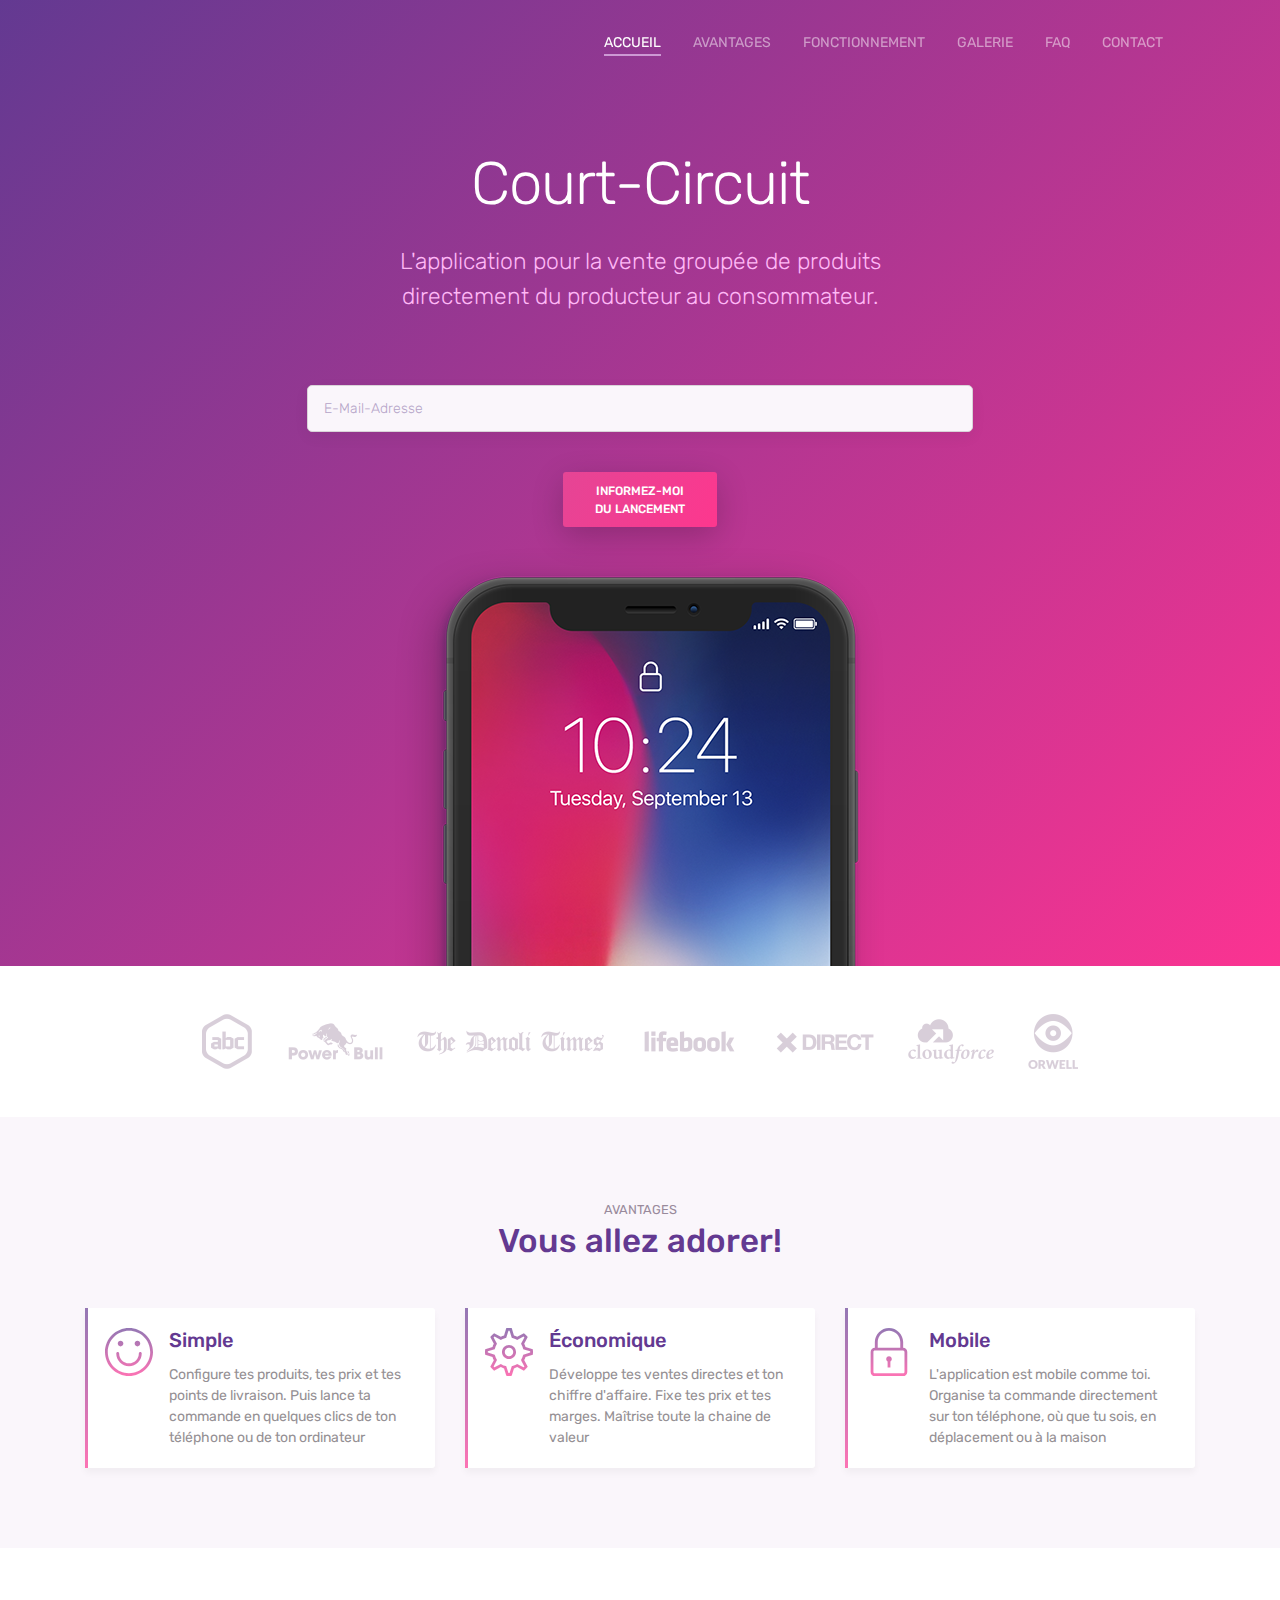
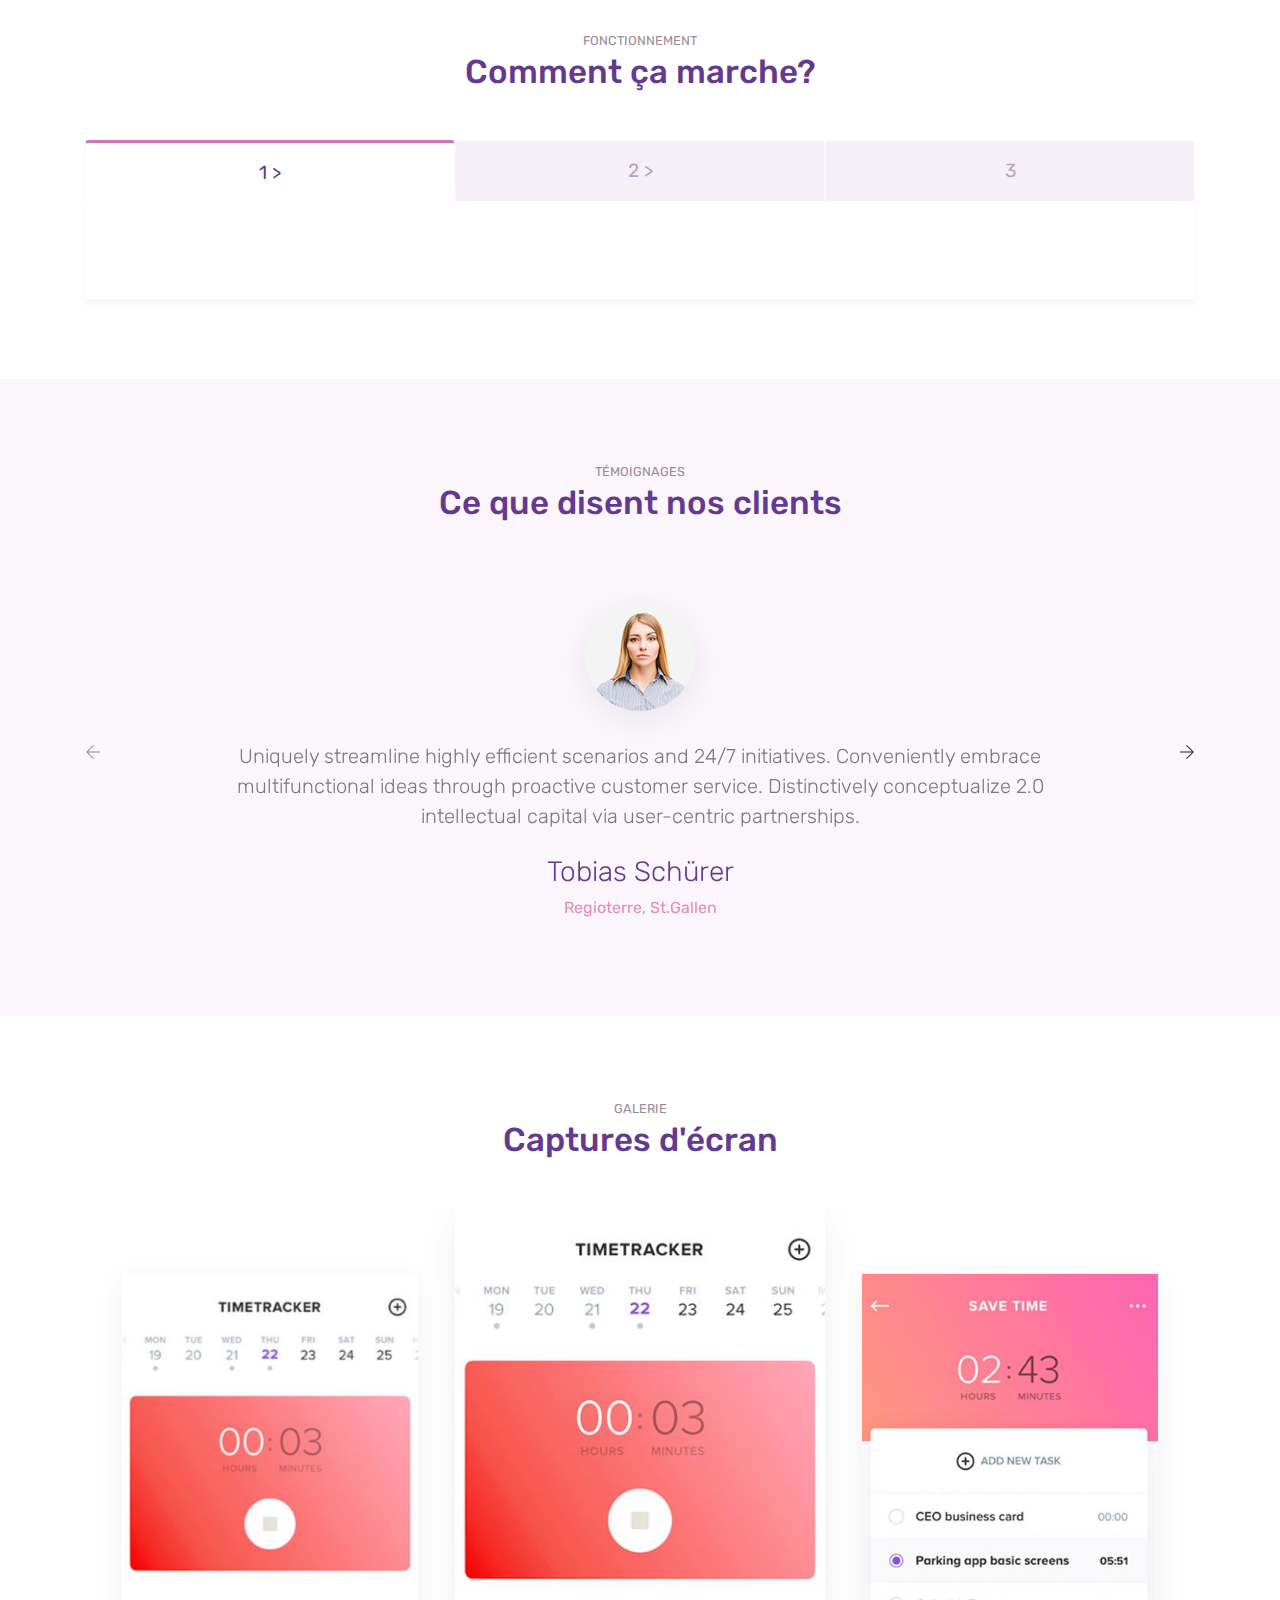
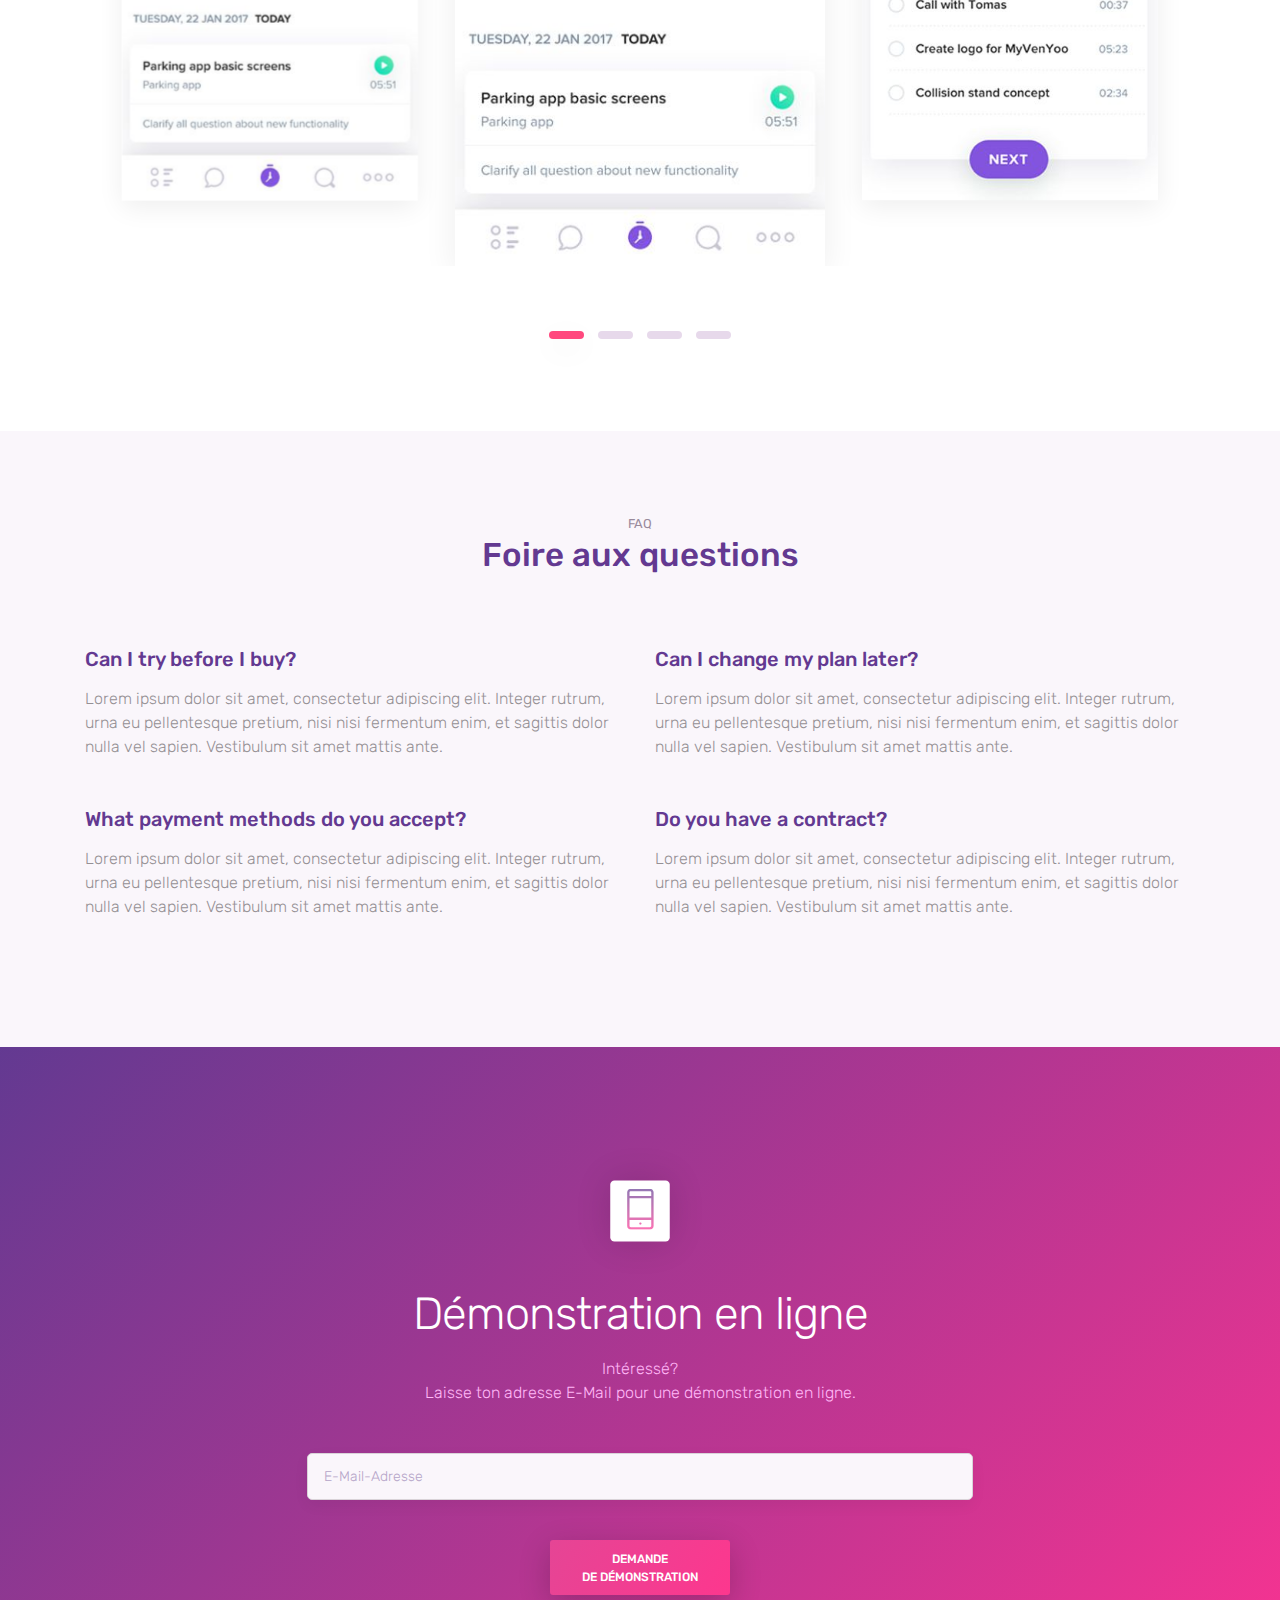
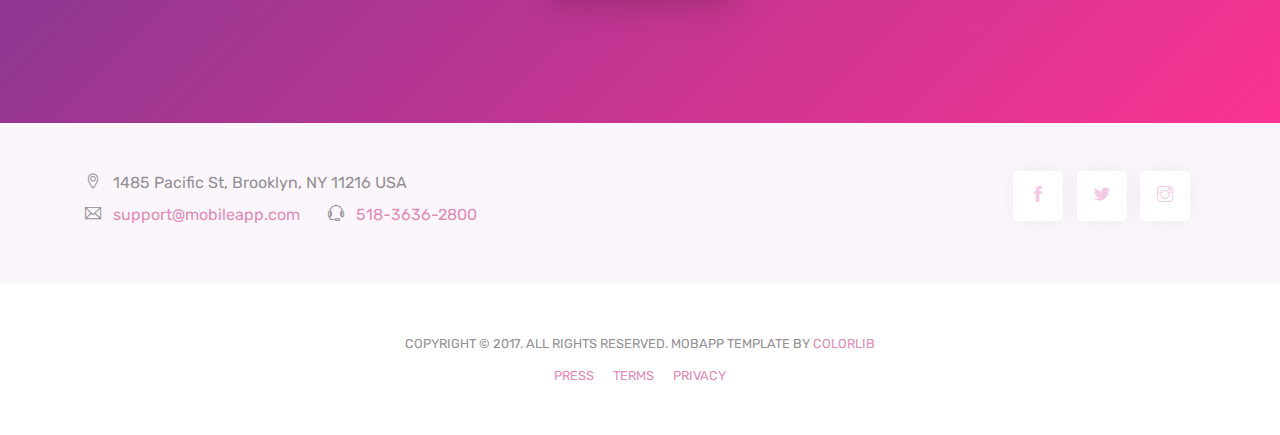
==== commit 331a2104: "tabs" ====
--- a/index.html
+++ b/index.html
@@ -195,44 +195,32 @@
 
             <ul class="nav nav-tabs nav-justified" role="tablist">
                 <li class="nav-item">
-                    <a class="nav-link active" data-toggle="tab" href="#communication">1 ></a>
+                    <a class="nav-link active" data-toggle="tab" href="#products">1 ></a>
                 </li>
                 <li class="nav-item">
-                    <a class="nav-link" data-toggle="tab" href="#schedule">2 ></a>
+                    <a class="nav-link" data-toggle="tab" href="#depot">2 ></a>
                 </li>
                 <li class="nav-item">
-                    <a class="nav-link" data-toggle="tab" href="#messages">3 ></a>
-                </li>
-                <li class="nav-item">
-                    <a class="nav-link" data-toggle="tab" href="#livechat">4</a>
+                    <a class="nav-link" data-toggle="tab" href="#delivery">3</a>
                 </li>
             </ul>
             <div class="tab-content">
-                <div class="tab-pane fade show active" id="communication">
-                    <div class="d-flex flex-column flex-lg-row">
-                        <div>
-                            <h2>Configure tes producteurs</h2>
-                            <p class="lead">Organise une commande groupées de plusieurs producteurs en même temps. </p>
-                            <p>En tant qu'ACP (Agriculture Contractuelle de Proximité), tu gères plusieurs producteurs à la fois. Pas de souci, configure tes producteurs et organise facilement une commande groupée avec plusieurs producteurs simultanément.
-                            </p>
-                            <p></p>
-                        </div>
-                        <img src="images/graphic.png" alt="graphic" class="img-fluid rounded align-self-start mr-lg-5 mb-5 mb-lg-0">
-                    </div>
-                </div>
-                <div class="tab-pane fade" id="schedule">
+                <div class="tab-pane fade" id="products">
                     <div class="d-flex flex-column flex-lg-row">
                         <div>
                             <h2>Configure tes produits</h2>
-                            <p class="lead">Définis tes produits et tes prix par producteur dans ton catalogue produit. </p>
-                            <p>Les produits disponible à l'achat pour les pochaines commandes groupées sont à définir dans ton catalogue produit. Il suffit de rentrer le produit une fois, il restera disponible pour toutes tes commandes groupées futures.
+                            <p class="lead">Définis tes produits et tes prix dans ton catalogue produit. </p>
+                            <p>
+                                Les produits disponible à l'achat pour les pochaines commandes groupées sont à définir dans ton catalogue produit. Il suffit de rentrer le produit une fois, il restera disponible pour toutes tes commandes groupées futures.
                             </p>
-                            <p></p>
+                            <p>
+                               Tu es une organisation qui gèrent les produits de plusieurs producteurs, tell qu'une ACP (Agriculture Contractuelle de Proximité) par exemple ? Pas de souci, configure d'abord tes producteurs, puis leurs produits. Il te sera possible d'organiser facilement une commande groupée avec des produits de différents producteurs simultanément.  
+                            </p>
                         </div>
                         <img src="images/graphic.png" alt="graphic" class="img-fluid rounded align-self-start mr-lg-5 mb-5 mb-lg-0">
                     </div>
                 </div>
-                <div class="tab-pane fade" id="messages">
+                <div class="tab-pane fade" id="depot">
                     <div class="d-flex flex-column flex-lg-row">
                         <div>
                             <h2>Configure tes points de livraison</h2>
@@ -244,7 +232,7 @@
                         <img src="images/graphic.png" alt="graphic" class="img-fluid rounded align-self-start mr-lg-5 mb-5 mb-lg-0">
                     </div>
                 </div>
-                <div class="tab-pane fade" id="livechat">
+                <div class="tab-pane fade" id="delivery">
                     <div class="d-flex flex-column flex-lg-row">
                         <div>
                             <h2>Configure tes commandes groupées</h2>
@@ -486,7 +474,7 @@
     <!-- // end .section -->
 
 
-
+    <!--Demo request-->
     <div class="section bg-gradient" id="cta">
         <div class="container">
             <div class="call-to-action">
@@ -505,7 +493,7 @@
                                     <!--<label for="mce-EMAIL">E-Mail-Adresse <span class="asterisk">*</span></label>-->
                                     <input type="email" name="EMAIL" class="required email input-field" id="mce-EMAIL" required="" value="" placeholder="E-Mail-Adresse">
                                 </div>
-                                <div hidden=""><input type="hidden" name="tags" value="7343339"></div>
+                                <div hidden=""><input type="hidden" name="tags" value="7343348"></div>
                                 <div id="mce-responses" class="clear foot">
                                     <div class="response" id="mce-error-response" style="display: none;"></div>
                                     <div class="response" id="mce-success-response" style="display: none;"></div>
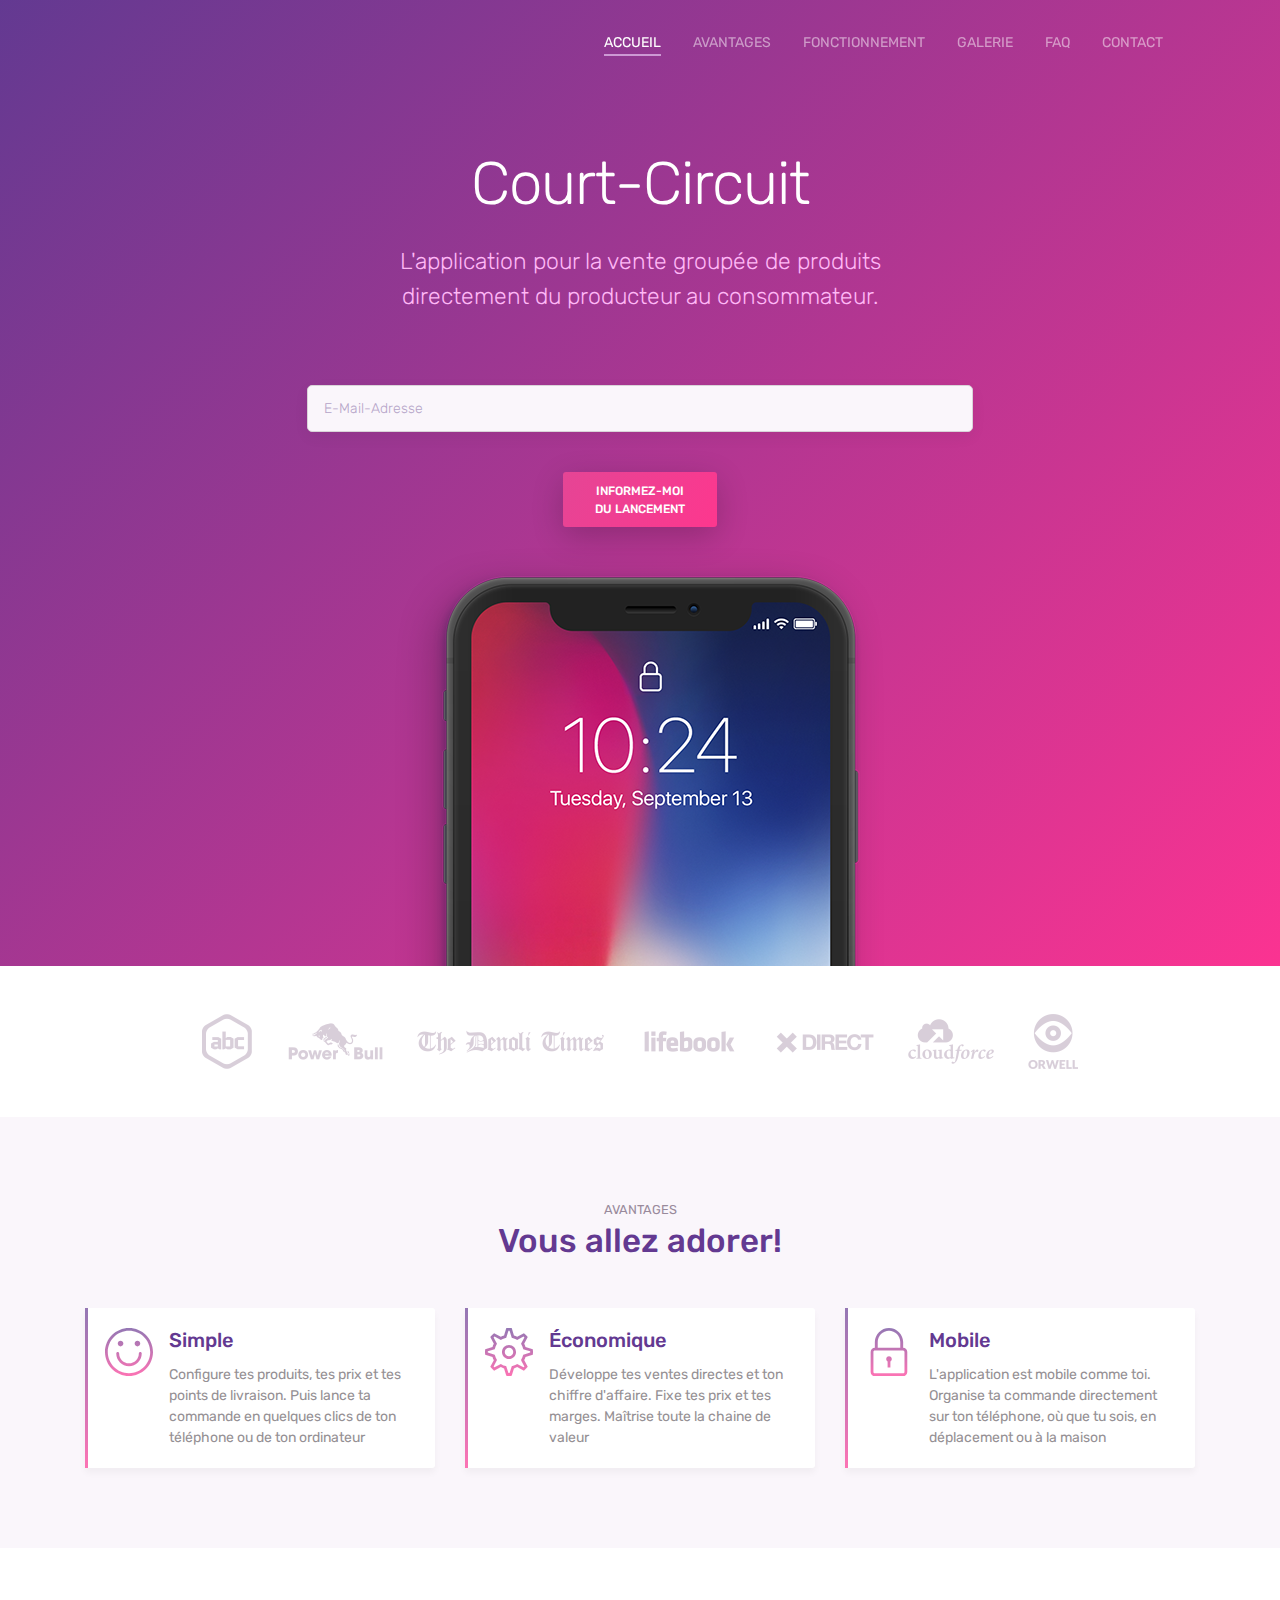
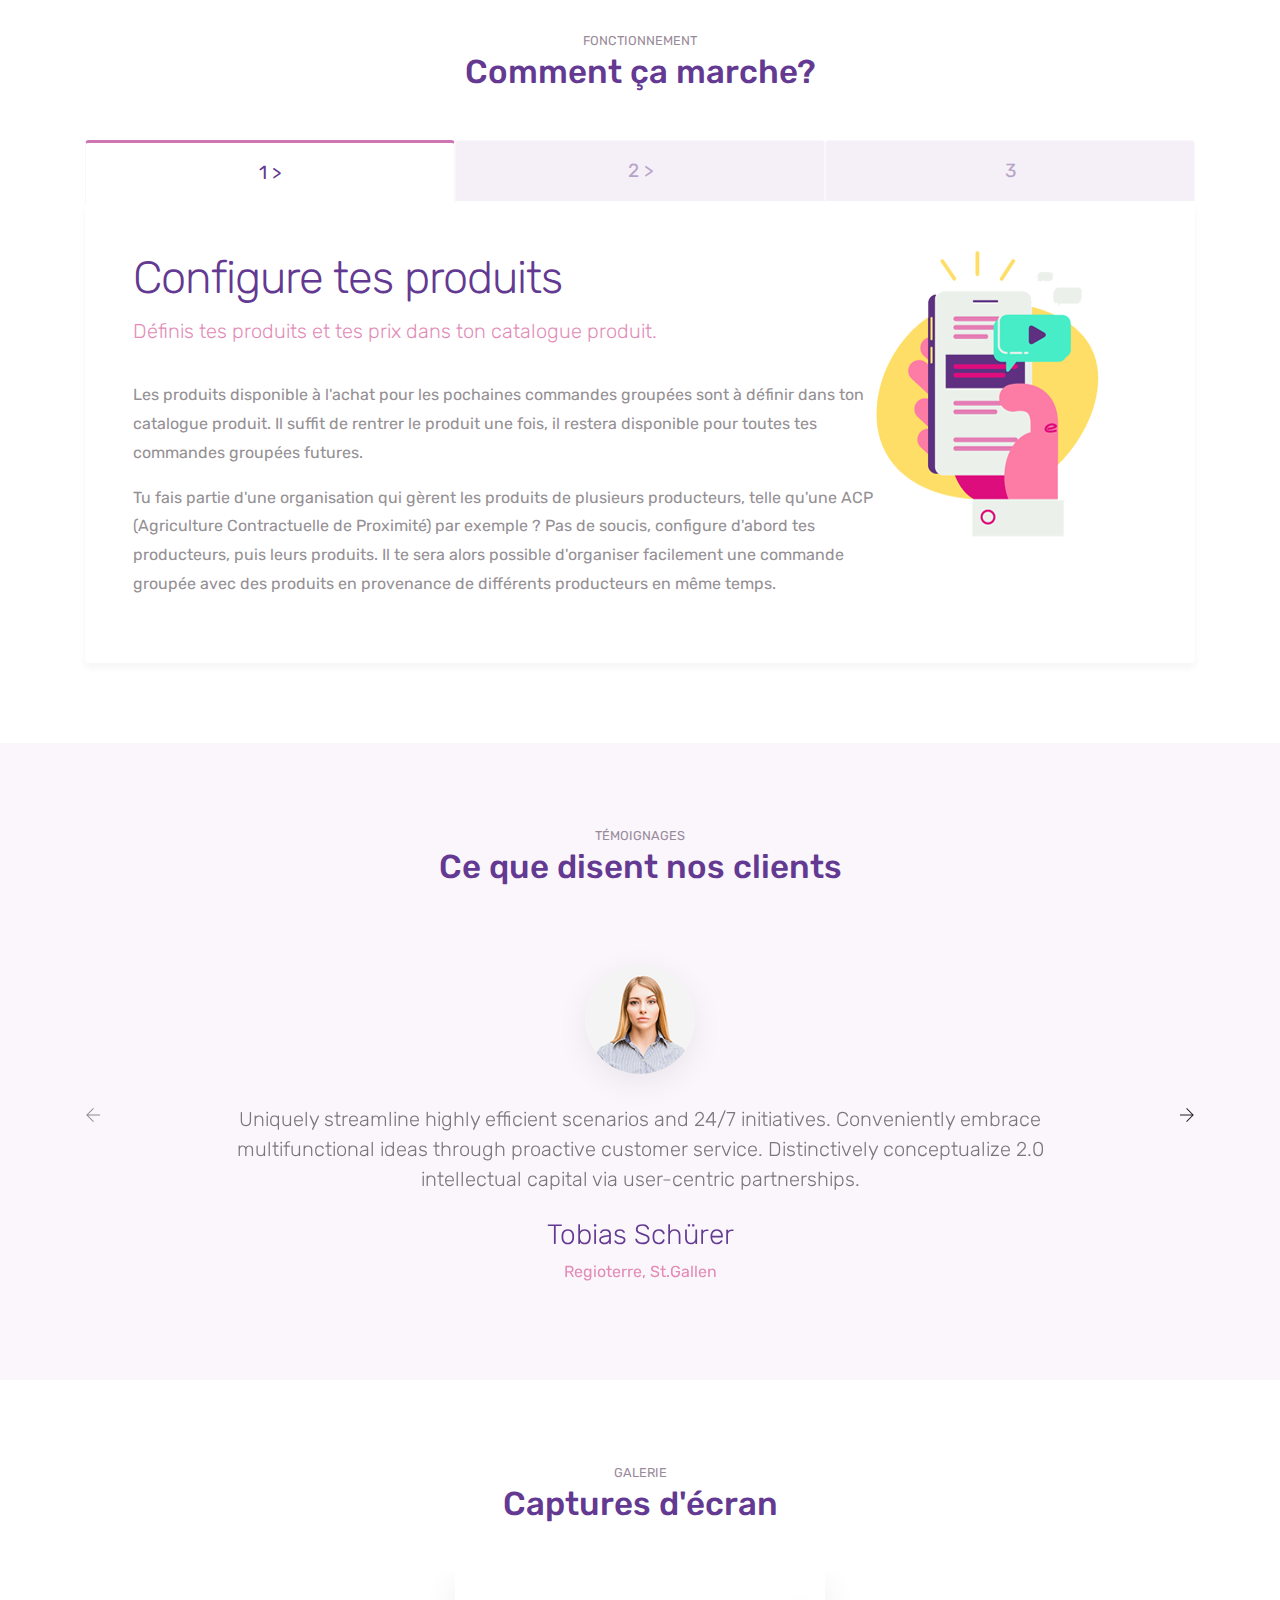
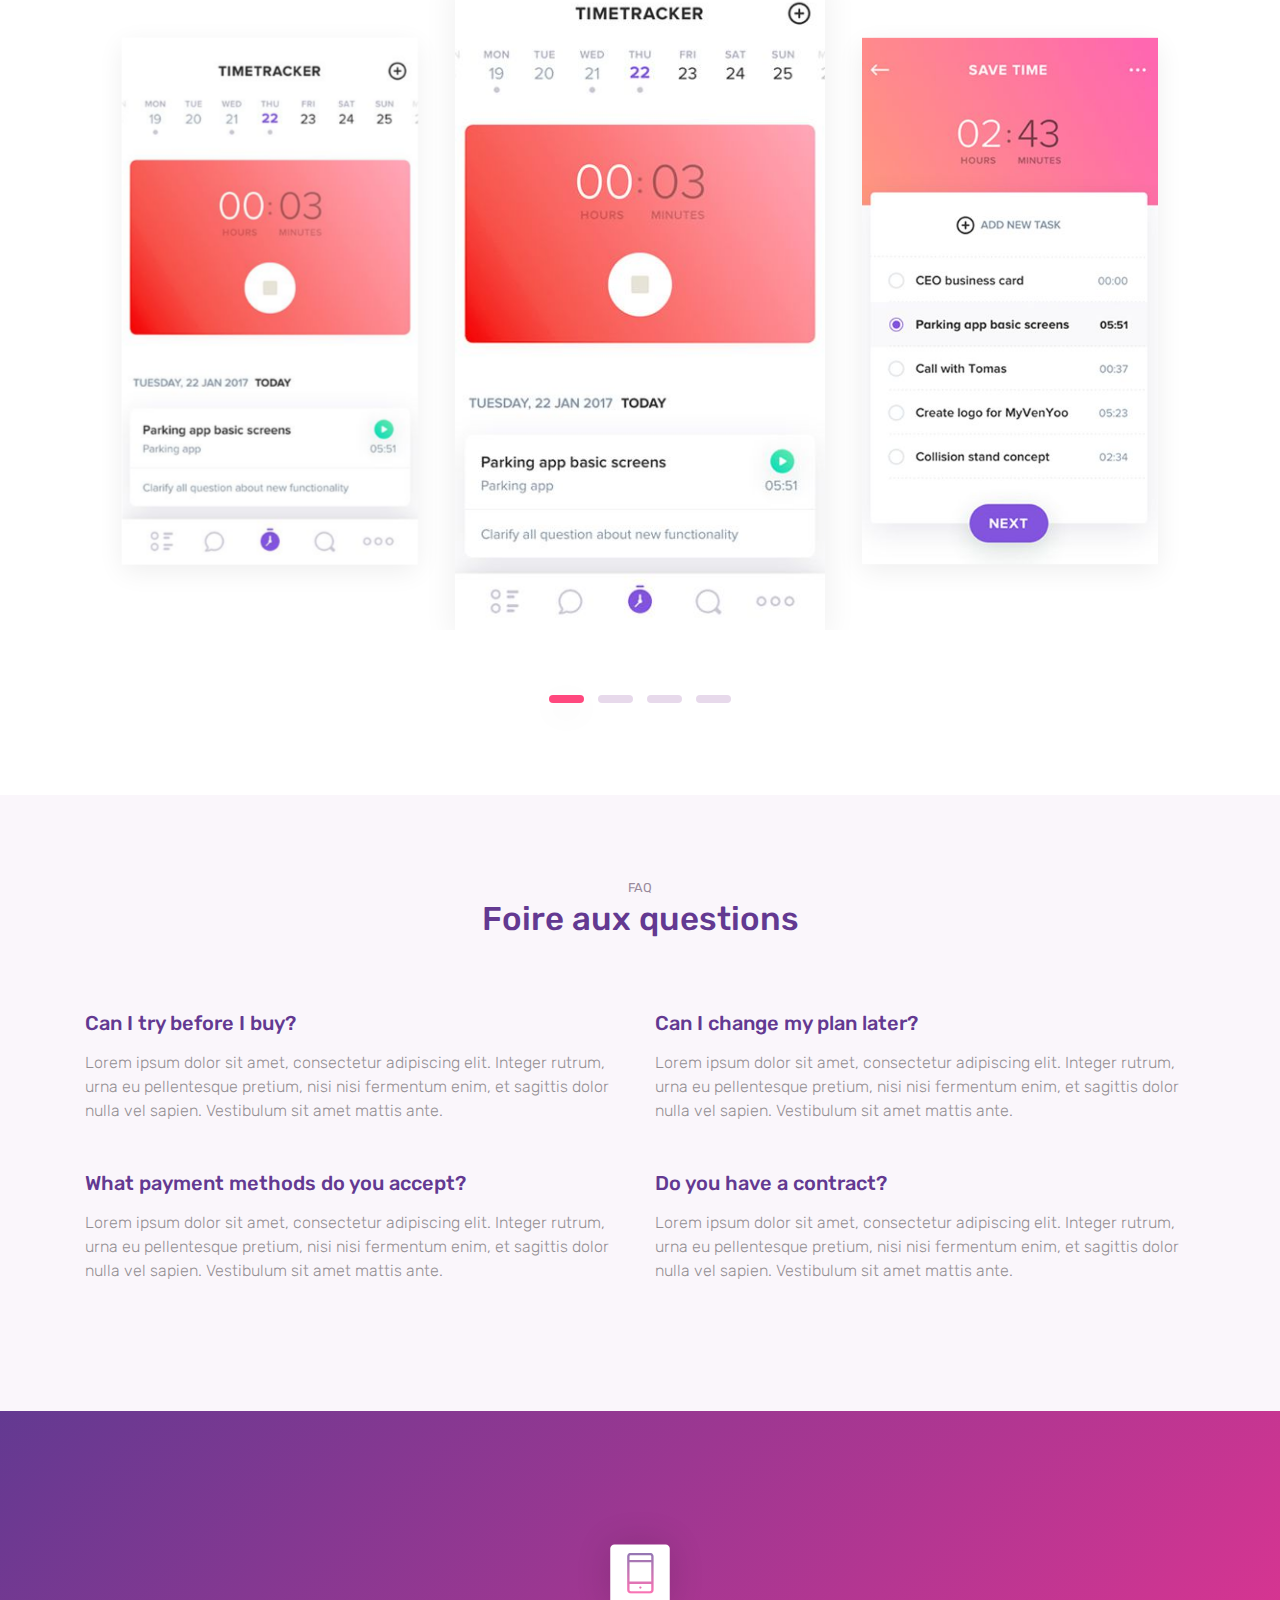
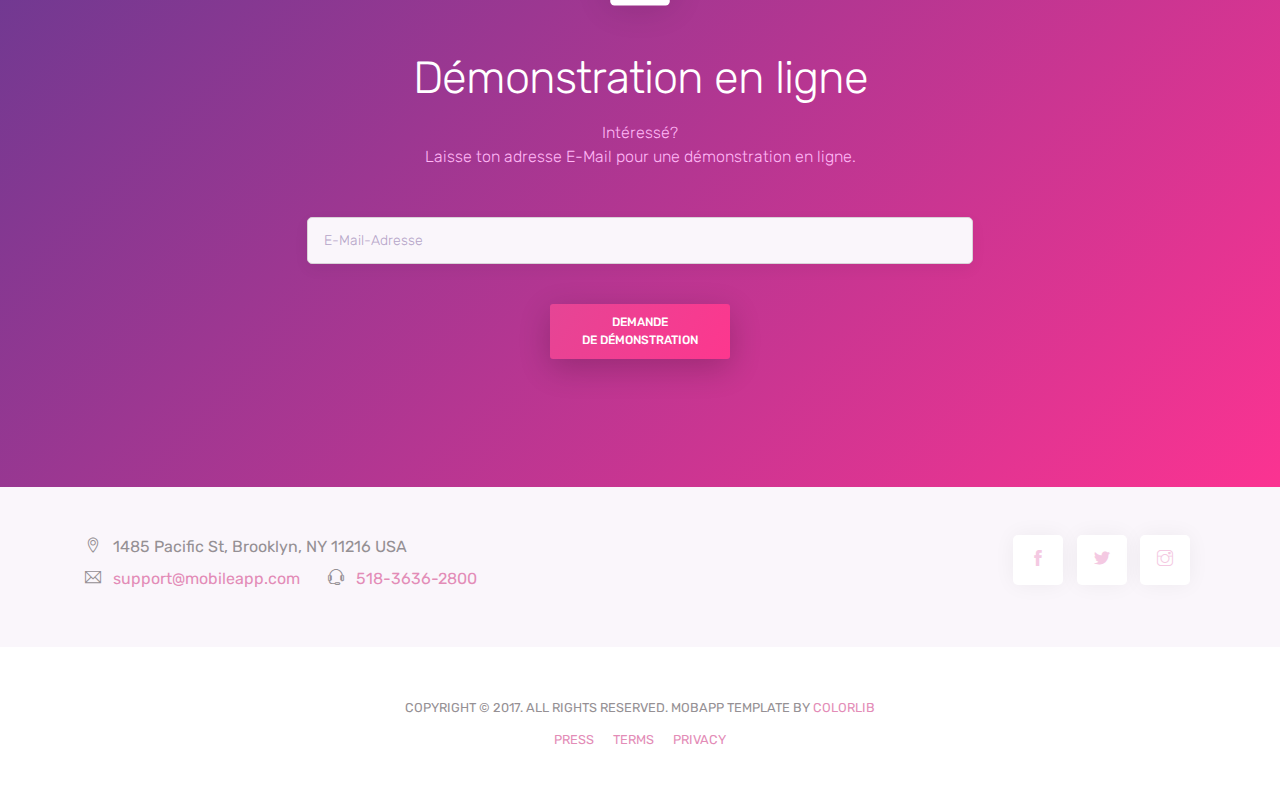
==== commit 22b9815d: "text" ====
--- a/index.html
+++ b/index.html
@@ -205,7 +205,7 @@
                 </li>
             </ul>
             <div class="tab-content">
-                <div class="tab-pane fade" id="products">
+                <div class="tab-pane fade show active" id="products">
                     <div class="d-flex flex-column flex-lg-row">
                         <div>
                             <h2>Configure tes produits</h2>
@@ -214,7 +214,7 @@
                                 Les produits disponible à l'achat pour les pochaines commandes groupées sont à définir dans ton catalogue produit. Il suffit de rentrer le produit une fois, il restera disponible pour toutes tes commandes groupées futures.
                             </p>
                             <p>
-                               Tu es une organisation qui gèrent les produits de plusieurs producteurs, tell qu'une ACP (Agriculture Contractuelle de Proximité) par exemple ? Pas de souci, configure d'abord tes producteurs, puis leurs produits. Il te sera possible d'organiser facilement une commande groupée avec des produits de différents producteurs simultanément.  
+                               Tu fais partie d'une organisation qui gèrent les produits de plusieurs producteurs, telle qu'une ACP (Agriculture Contractuelle de Proximité) par exemple ? Pas de soucis, configure d'abord tes producteurs, puis leurs produits. Il te sera alors possible d'organiser facilement une commande groupée avec des produits en provenance de différents producteurs en même temps.  
                             </p>
                         </div>
                         <img src="images/graphic.png" alt="graphic" class="img-fluid rounded align-self-start mr-lg-5 mb-5 mb-lg-0">
@@ -225,7 +225,7 @@
                         <div>
                             <h2>Configure tes points de livraison</h2>
                             <p class="lead">Définis les endroits auxquels tu livres tes commandes. </p>
-                            <p>En ville la densité de consommateurs est plus élevée. Prévois des points de livraison à différents endroits de la ville auxquels tes clients pourront récupérer leur commande à un horaire que tu auras définis.
+                            <p>En ville la densité de consommateurs est plus élevée. Cible les moyennes et grandes villes à proximité de ton exploitation. Pour les grandes villes prévois idéalement plusieurs points de livraison à différents endroits de la ville. Demande à des magasins comme des drogeries par exemple ou encore à tes clients (garages), s'ils peuvent servir de point de livraison. Si tu vends tes produits sur le marché, tu peux aussi l'indiquer en point de livraison. Tes clients commandes en ligne et ils n'auront plus qu'à récupérer leur commande et à payer sur place.
                             </p>
                             <p></p>
                         </div>
@@ -237,9 +237,9 @@
                         <div>
                             <h2>Configure tes commandes groupées</h2>
                             <p class="lead">Il n'y a plus qu'à ! </p>
-                            <p>Choisis tes produits, tes points de livraison, la date limite pour placer les commandes et la date et l'horaire de livraison. Le système génère automatiquement un formulaire de commande pour tes clients. Ils n'auront plus qu'à choisir leurs produits, la quantité et le point de livraison.
+                            <p>Choisis tes produits, tes points de livraison, la date limite pour placer les commandes et la date et l'horaire de livraison. Le système génère automatiquement un formulaire de commande pour tes clients. Ils n'auront plus qu'à choisir la quantité voulue des produits proposés ainsi que le point de livraison souhaité.
                             </p>
-                            <p>Dans ton compte, tu verras les commandes arriver au fur et à mesure. Une fois la date limite de commande passée, le formulaire sera automatiquement fermé. Tu n'as plus qu'à récolter, préparer les commandes et livrer!
+                            <p>Dans ton compte, tu verras les commandes arriver au fur et à mesure. Une fois la date limite de commande passée, le formulaire sera automatiquement fermé. Tu n'as plus qu'à préparer les commandes et les livrer!
                             </p>
                         </div>
                         <img src="images/graphic.png" alt="graphic" class="img-fluid rounded align-self-start mr-lg-5 mb-5 mb-lg-0">
